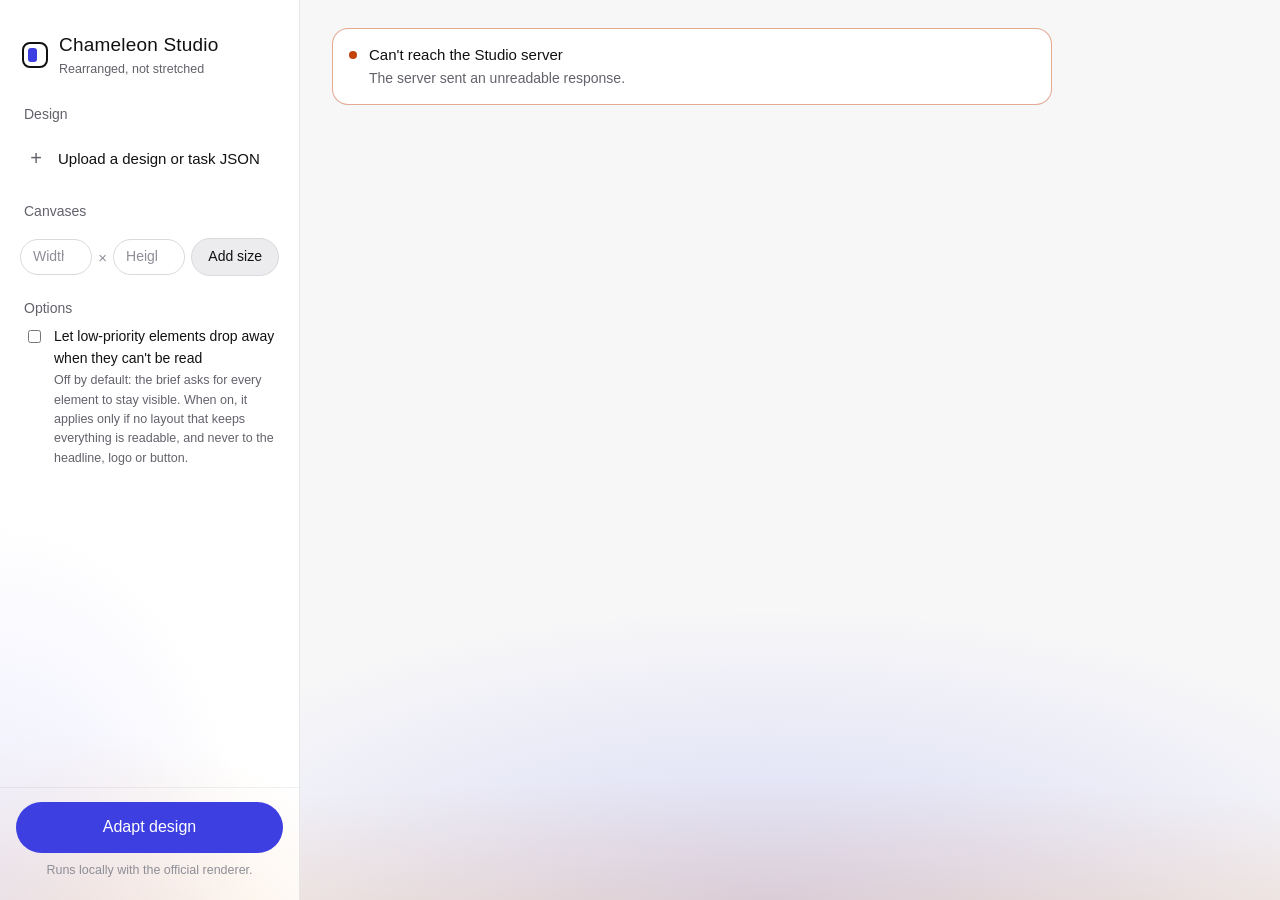
==== studio/index.html @ 6adc2aca "Restyle the Studio after the Kedy agent UI Dark by default: near-black panels with soft warm and blu" ====
<!doctype html>
<html lang="en">
<head>
<meta charset="utf-8">
<meta name="viewport" content="width=device-width, initial-scale=1">
<title>Chameleon Studio</title>
<style>
/* Dark first, after the Kedy agent UI: near-black panels, soft warm and blue
   glows at the bottom, pill controls, one blue primary. Light uses the same tokens. */
:root{
  --bg:#000; --side:#050505; --card:#09090b; --raise:#0e0e10; --row:#141416; --row-hover:#101012;
  --line:#1c1c1f; --line-2:#2a2a2e; --text:#f4f4f5; --muted:#9a9aa2; --faint:#5f5f68;
  --blue:#3d3fe0; --blue-hi:#5153f0; --on-blue:#fff; --ok:#4ade80; --err:#f87171; --warn:#fbbf24;
  --stage:#050506; --focus:#8a8cff;
  --glow-warm:rgba(150,90,32,.8); --glow-blue:rgba(56,64,210,.6);
  --side-warm:rgba(130,78,28,.75); --side-blue:rgba(40,46,150,.35);
  --ok-soft:rgba(74,222,128,.08); --err-soft:rgba(248,113,113,.08);
  color-scheme:dark;
}
@media (prefers-color-scheme: light){
  :root:not([data-theme="dark"]){
    --bg:#f7f7f8; --side:#fff; --card:#fff; --raise:#f4f4f5; --row:#ececee; --row-hover:#f1f1f3;
    --line:#e6e6e9; --line-2:#d9d9de; --text:#111113; --muted:#62626b; --faint:#8e8e97;
    --blue:#3d3fe0; --blue-hi:#3234c8; --ok:#15803d; --err:#c2410c; --warn:#a16207;
    --stage:#18181b; --focus:#3d3fe0;
    --glow-warm:rgba(234,150,70,.28); --glow-blue:rgba(90,96,235,.20);
    --side-warm:rgba(234,150,70,.22); --side-blue:rgba(90,96,235,.12);
    --ok-soft:rgba(21,128,61,.08); --err-soft:rgba(194,65,12,.08);
    color-scheme:light;
  }
}
:root[data-theme="light"]{
  --bg:#f7f7f8; --side:#fff; --card:#fff; --raise:#f4f4f5; --row:#ececee; --row-hover:#f1f1f3;
  --line:#e6e6e9; --line-2:#d9d9de; --text:#111113; --muted:#62626b; --faint:#8e8e97;
  --blue:#3d3fe0; --blue-hi:#3234c8; --ok:#15803d; --err:#c2410c; --warn:#a16207;
  --stage:#18181b; --focus:#3d3fe0;
  --glow-warm:rgba(234,150,70,.28); --glow-blue:rgba(90,96,235,.20);
  --side-warm:rgba(234,150,70,.22); --side-blue:rgba(90,96,235,.12);
  --ok-soft:rgba(21,128,61,.08); --err-soft:rgba(194,65,12,.08);
  color-scheme:light;
}
*{box-sizing:border-box}
html,body{overflow-x:hidden}
body{margin:0;min-height:100vh;color:var(--text);font:15px/1.55 -apple-system,BlinkMacSystemFont,"SF Pro Text","Inter","Helvetica Neue",sans-serif;-webkit-font-smoothing:antialiased;
  background:radial-gradient(125% 30% at 60% 108%,var(--glow-warm),transparent 72%),radial-gradient(75% 45% at 60% 100%,var(--glow-blue),transparent 72%),var(--bg);background-attachment:fixed}
button,input,select{font:inherit;color:inherit}
button{cursor:pointer;background:none;border:0;padding:0}
h1,h2,h3,p{margin:0}
:focus-visible{outline:2px solid var(--focus);outline-offset:2px;border-radius:10px}
.sr{position:absolute;width:1px;height:1px;overflow:hidden;clip:rect(0 0 0 0);white-space:nowrap}

/* layout */
.wrap{display:grid;grid-template-columns:300px minmax(0,1fr);min-height:100vh}
aside{position:sticky;top:0;height:100vh;display:flex;flex-direction:column;border-right:1px solid var(--line);
  background:radial-gradient(150% 40% at 30% 110%,var(--side-warm),transparent 72%),radial-gradient(120% 60% at 0% 100%,var(--side-blue),transparent 70%),var(--side)}
.side-top{display:flex;align-items:center;gap:11px;padding:30px 22px 18px}
.mark{width:26px;height:26px;border-radius:8px;border:2px solid var(--text);position:relative;flex:none}
.mark::after{content:"";position:absolute;inset:4px 9px 4px 4px;border-radius:3px;background:var(--blue)}
.side-top b{font-size:19px;font-weight:500;letter-spacing:.2px}
.side-top small{display:block;color:var(--muted);font-size:12.5px;margin-top:1px}
.panel{flex:1;overflow:auto;padding:6px 14px 12px;display:flex;flex-direction:column;gap:22px}
h2{font-size:14px;font-weight:400;color:var(--muted);margin:0 0 6px;padding:0 10px;display:flex;align-items:baseline;gap:8px}
h2 small{color:var(--faint);font-size:12.5px}
main{min-width:0;padding:28px 32px 64px}

/* design picker: rows like a sidebar nav */
.samples{display:flex;flex-direction:column;gap:2px}
.sample{display:block;width:100%;text-align:left;padding:9px 12px;border-radius:10px}
.sample:hover{background:var(--row-hover)}
.sample[aria-pressed="true"]{background:var(--row)}
.sample b{display:block;font-size:15px;font-weight:500}
.sample small{display:block;color:var(--muted);font-size:12.5px}
.upload{margin-top:6px}
.upload input{position:absolute;width:1px;height:1px;opacity:0}
.upload label{display:flex;align-items:center;gap:12px;padding:9px 12px;border-radius:10px;font-size:15px;cursor:pointer;color:var(--text)}
.upload label::before{content:"+";width:20px;text-align:center;font-size:20px;line-height:1;color:var(--muted)}
.upload label:hover{background:var(--row-hover)}
.upload input:focus-visible + label{outline:2px solid var(--focus);outline-offset:2px}
.upload.on label{background:var(--row)}
.note{font-size:13px;color:var(--muted);margin:6px 12px 0}
.note:empty{display:none}
.note.err{color:var(--err)}

/* canvases */
.chips{display:flex;flex-wrap:wrap;gap:6px;padding:0 6px}
.chip{display:inline-flex;align-items:baseline;gap:6px;padding:5px 12px;border:1px solid var(--line-2);border-radius:999px;font-size:13px;color:var(--muted);min-height:30px}
.chip:hover{color:var(--text)}
.chip[aria-pressed="true"]{background:var(--blue);border-color:var(--blue);color:var(--on-blue)}
.chip small{opacity:.7;font-size:12px;font-variant-numeric:tabular-nums}
.custom{display:flex;gap:6px;margin-top:10px;align-items:center;padding:0 6px}
.custom input{width:92px;min-width:0;padding:6px 12px;border:1px solid var(--line-2);border-radius:999px;background:var(--card);color:var(--text);outline:0;font-size:14px}
.custom input::placeholder{color:var(--faint)}
.custom input:focus{border-color:var(--faint)}
.custom span{color:var(--faint)}

/* buttons */
.btn{display:inline-flex;align-items:center;justify-content:center;gap:6px;padding:7px 16px;border-radius:999px;background:var(--row);border:1px solid var(--line-2);font-size:14px;min-height:36px;white-space:nowrap}
.btn:hover{background:var(--row-hover);border-color:var(--faint)}
.btn:disabled{opacity:.55;cursor:progress}
.go{padding:14px 16px 20px;border-top:1px solid color-mix(in srgb,var(--text) 6%,transparent)}
.primary{width:100%;display:flex;align-items:center;justify-content:center;gap:10px;padding:13px 16px;border-radius:999px;background:var(--blue);color:var(--on-blue);font-weight:500;font-size:16px;transition:background .15s}
.primary:hover{background:var(--blue-hi)}
.primary[aria-disabled="true"]{opacity:.6;cursor:progress}
.go p{font-size:12.5px;color:var(--faint);text-align:center;margin-top:8px}
.spin{width:15px;height:15px;border-radius:50%;border:2px solid color-mix(in srgb,currentColor 35%,transparent);border-top-color:currentColor;animation:spin .8s linear infinite}
@keyframes spin{to{transform:rotate(1turn)}}
label.toggle{display:flex;gap:10px;align-items:flex-start;font-size:14px;cursor:pointer;padding:0 10px}
label.toggle input{margin-top:4px;accent-color:var(--blue)}
label.toggle small{display:block;color:var(--muted);font-size:12.5px;margin-top:2px}

/* states */
.state{display:grid;place-items:center;text-align:center;min-height:calc(100vh - 120px);padding:24px}
.state > div{max-width:560px}
.state h1{font-size:46px;font-weight:500;letter-spacing:-.8px;line-height:1.1}
.state h3{font-size:17px;font-weight:500;margin:26px 0 6px}
.state p{color:var(--muted)}
.shapes{display:flex;justify-content:center;align-items:flex-end;gap:10px;margin-top:34px}
.shapes i{display:block;border:1px solid var(--line-2);border-radius:6px;background:var(--card)}
.shapes i:nth-child(2){border-color:var(--blue)}
.alert{display:flex;gap:12px;align-items:flex-start;padding:14px 16px;border-radius:16px;background:var(--card);border:1px solid color-mix(in srgb,var(--err) 45%,transparent);margin-bottom:18px;max-width:720px}
.alert b{display:block;font-weight:500;margin-bottom:2px}
.alert p{color:var(--muted);font-size:14px}
.alert .ic{flex:none;width:8px;height:8px;border-radius:50%;background:var(--err);margin-top:8px;font-size:0}

/* results */
.summary{display:flex;gap:16px;align-items:center;margin-bottom:22px;padding:12px;border:1px solid var(--line-2);border-radius:18px;background:var(--card)}
.summary img{width:auto;height:84px;max-width:120px;object-fit:contain;border-radius:10px;background:var(--stage);flex:none}
.summary h2{font-size:18px;font-weight:500;color:var(--text);margin:0 0 2px;padding:0}
.summary p{color:var(--muted);font-size:14px}
.grid{display:grid;grid-template-columns:repeat(auto-fill,minmax(min(100%,320px),1fr));gap:14px}
.card{background:var(--card);border:1px solid var(--line-2);border-radius:18px;overflow:hidden;display:flex;flex-direction:column}
.card .top{display:flex;justify-content:space-between;gap:10px;padding:12px 16px;align-items:baseline}
.card .top h3{font-size:15px;font-weight:500}
.card .top span{color:var(--muted);font-size:13px;font-variant-numeric:tabular-nums;white-space:nowrap}
.stage{background:var(--stage);display:grid;place-items:center;padding:18px;height:260px;position:relative;border-block:1px solid var(--line)}
.stage img{max-width:100%;max-height:224px;width:auto;height:auto;display:block;border-radius:3px;box-shadow:0 10px 30px rgba(0,0,0,.5)}
.stage .tag{position:absolute;left:10px;top:10px;font-size:12px;padding:3px 10px;border-radius:999px;background:rgba(20,20,22,.85);color:#e4e4e7;border:1px solid #2a2a2e}
.stage .tag.alt{background:#f4f4f5;color:#000;border-color:#f4f4f5}
.stage .none{color:#71717a;font-size:13px}
.card .bot{display:flex;flex-direction:column;gap:12px;padding:12px 16px 14px}
.facts{display:flex;gap:8px;flex-wrap:wrap;align-items:center;font-size:12.5px;color:var(--muted);min-width:0}
.facts .lay{color:var(--text);overflow:hidden;text-overflow:ellipsis;white-space:nowrap;max-width:100%}
.pill{display:inline-flex;align-items:center;gap:6px;font-size:12.5px;color:var(--muted);white-space:nowrap}
.pill::before{content:"";width:7px;height:7px;border-radius:50%;background:var(--faint)}
.pill.ok::before{background:var(--ok)}
.pill.warn::before{background:var(--err)}
.acts{display:flex;gap:8px}
.acts .btn{flex:1}
[data-cmp]{user-select:none;-webkit-user-select:none;-webkit-touch-callout:none;touch-action:manipulation}
[data-cmp][aria-pressed="true"]{background:var(--text);color:var(--bg);border-color:var(--text)}
.skeleton .stage{background:var(--raise)}
.skeleton .stage::after{content:"";position:absolute;inset:0;background:linear-gradient(90deg,transparent,color-mix(in srgb,var(--text) 5%,transparent),transparent);background-size:200% 100%;animation:sh 1.3s infinite}
.skeleton .bar-ph{height:10px;border-radius:5px;background:var(--row);width:60%}
@keyframes sh{from{background-position:100% 0}to{background-position:-100% 0}}
@media (prefers-reduced-motion: reduce){.skeleton .stage::after,.spin{animation:none}}

/* explanation dialog: a panel like the agent's settings sheet */
dialog{width:min(1240px,96vw);max-height:94vh;border:1px solid var(--line-2);border-radius:20px;padding:0;background:var(--side);color:var(--text);overflow:hidden}
dialog::backdrop{background:rgba(0,0,0,.65)}
.dhead{display:flex;align-items:center;gap:10px;padding:14px 16px 14px 22px;border-bottom:1px solid var(--line)}
.dhead h2{font-size:18px;font-weight:500;color:var(--text);margin:0;padding:0;flex:1;min-width:0;display:block}
.dhead h2 span{color:var(--muted);font-weight:400;font-size:14px;margin-left:8px;font-variant-numeric:tabular-nums}
.dlg{display:grid;grid-template-columns:minmax(0,1.35fr) minmax(320px,1fr);height:min(calc(94vh - 66px),880px)}
.dlg .left{background:var(--stage);padding:16px;display:flex;flex-direction:column;gap:12px;min-height:0;color:#e4e4e7;border-right:1px solid var(--line)}
.dlg .right{padding:20px 22px 28px;overflow:auto}
.lefttools{display:flex;gap:10px 16px;align-items:center;flex-wrap:wrap}
.seg{display:inline-flex;padding:3px;border-radius:999px;background:#141416;border:1px solid #2a2a2e}
.seg button{padding:5px 13px;border-radius:999px;color:#a1a1aa;font-size:13.5px}
.seg button:hover{color:#f4f4f5}
.seg button[aria-pressed="true"]{background:#f4f4f5;color:#000}
.lefttools label{display:flex;gap:8px;align-items:center;font-size:14px;cursor:pointer}
.lefttools input{accent-color:var(--blue);width:16px;height:16px}
.viewer{display:grid;place-items:center;flex:1;min-height:0}
.viewer .box{position:relative;max-width:100%;max-height:100%}
.viewer img{display:block;max-width:100%;max-height:calc(94vh - 190px);object-fit:contain}
.viewer svg{position:absolute;inset:0;width:100%;height:100%;pointer-events:none}
.legend{display:flex;flex-wrap:wrap;gap:6px 14px;font-size:12.5px;color:#a1a1aa}
.legend span{display:inline-flex;align-items:center;gap:6px}
.legend i,.sw{display:inline-block;width:9px;height:9px;border-radius:50%;flex:none}
.lede{color:var(--muted)}
.verdict{display:flex;gap:12px;align-items:flex-start;margin-top:16px;padding:12px 14px;border-radius:14px;font-size:14px;border:1px solid var(--line-2);background:var(--card)}
.verdict b{display:block;font-weight:500}
.verdict .ic{flex:none;width:8px;height:8px;border-radius:50%;margin-top:8px;font-size:0}
.verdict.ok .ic{background:var(--ok);box-shadow:0 0 0 4px var(--ok-soft)}
.verdict.warn .ic{background:var(--err);box-shadow:0 0 0 4px var(--err-soft)}
.section{margin-top:26px}
.section h2{color:var(--text);font-size:15px;font-weight:500;padding:0;margin-bottom:8px}
.section > p.hint{margin-top:10px}
.hint{color:var(--muted);font-size:13px}
.cand{display:grid;grid-template-columns:minmax(0,1fr) 72px 34px 64px;gap:10px;align-items:center;padding:7px 10px;margin:0 -10px;border-radius:10px;font-size:13.5px}
.cand:hover{background:var(--row-hover)}
.cand.sel{background:var(--row)}
.cand .nm{min-width:0;overflow-wrap:anywhere}
.cand .nm b{font-weight:500}
.cand .nm small{display:block;color:var(--muted);font-size:12px}
.cand .num{font-variant-numeric:tabular-nums;color:var(--muted);text-align:right}
.cand .btn{min-height:30px;padding:3px 12px;font-size:13px}
.cand .pill{justify-self:center}
.bar{height:3px;border-radius:3px;background:var(--line-2);overflow:hidden}
.bar i{display:block;height:100%;background:var(--blue);border-radius:3px}
.parts{display:grid;grid-template-columns:110px minmax(0,1fr) 32px;gap:9px 12px;font-size:13.5px;align-items:center}
.parts .v{text-align:right;font-variant-numeric:tabular-nums;color:var(--muted)}
.role{display:grid;grid-template-columns:9px 90px minmax(0,1fr);gap:10px;font-size:13.5px;padding:9px 0;border-top:1px solid var(--line);align-items:baseline}
.role b{font-weight:500}
.role .sw{transform:translateY(-1px)}
.role code{display:block;font:12px "SF Mono",ui-monospace,Menlo,monospace;color:var(--faint);overflow-wrap:anywhere;margin-top:2px}
.more{margin-top:4px}
.more summary{cursor:pointer;color:var(--muted);font-size:13px;padding:6px 0;list-style:none}
.more summary::-webkit-details-marker{display:none}
.more summary::before{content:"›";display:inline-block;margin-right:8px;transition:transform .15s}
.more[open] summary::before{transform:rotate(90deg)}

@media (max-width:900px){
  body{background-attachment:scroll}
  .wrap{grid-template-columns:minmax(0,1fr)}
  aside{position:static;height:auto;border-right:0;border-bottom:1px solid var(--line)}
  .side-top{padding:20px 18px 12px}
  .panel{overflow:visible;padding:4px 8px 6px}
  .go{padding:14px 14px 18px}
  main{padding:18px 16px 40px}
  .state{min-height:auto;padding:36px 4px}
  .state h1{font-size:34px}
  dialog{width:100vw;max-width:100vw;height:100dvh;max-height:100dvh;border-radius:0;border:0}
  .dlg{height:calc(100dvh - 70px);overflow:auto;display:block}
  .dlg .left{padding:12px;border-right:0}
  .viewer img{max-height:46vh}
  .dlg .right{overflow:visible;padding:18px 16px 32px}
  .dhead{padding:12px 14px 12px 16px;gap:8px}
  .dhead h2{font-size:17px}
  .dhead h2 span{display:block;margin-left:0;font-size:13.5px}
}
@media (max-width:420px){
  .summary{gap:12px}
  .summary img{height:68px;max-width:90px}
  .cand{grid-template-columns:minmax(0,1fr) 34px 64px}
  .cand .bar{display:none}
  .stage{height:220px}
  .stage img{max-height:184px}
}
</style>
</head>
<body>
<div class="wrap">
  <aside aria-label="Settings">
    <div class="side-top"><span class="mark" aria-hidden="true"></span><div><b>Chameleon Studio</b><small>Rearranged, not stretched</small></div></div>
    <div class="panel">
      <section>
        <h2 id="h-design">Design</h2>
        <div class="samples" id="samples" role="group" aria-labelledby="h-design"></div>
        <div class="upload" id="upwrap">
          <input type="file" id="file" accept="application/json,.json" aria-describedby="filehint">
          <label for="file" id="filelabel">Upload a design or task JSON</label>
        </div>
        <p class="note" id="filehint" aria-live="polite"></p>
      </section>
      <section>
        <h2 id="h-canvas">Canvases <small id="chiphint" aria-live="polite"></small></h2>
        <div class="chips" id="chips" role="group" aria-labelledby="h-canvas"></div>
        <div class="custom">
          <label class="sr" for="cw">Custom width in pixels</label>
          <input id="cw" type="number" min="16" max="8000" placeholder="Width" inputmode="numeric">
          <span aria-hidden="true">×</span>
          <label class="sr" for="ch">Custom height in pixels</label>
          <input id="ch" type="number" min="16" max="8000" placeholder="Height" inputmode="numeric">
          <button class="btn" id="addc" type="button">Add size</button>
        </div>
        <p class="note" id="customhint" aria-live="polite"></p>
      </section>
      <section>
        <h2>Options</h2>
        <label class="toggle"><input type="checkbox" id="hide">
          <span>Let low-priority elements drop away when they can't be read
            <small>Off by default: the brief asks for every element to stay visible. When on, it applies only if no layout that keeps everything is readable, and never to the headline, logo or button.</small></span>
        </label>
      </section>
    </div>
    <div class="go">
      <button class="primary" id="go" type="button">Adapt design</button>
      <p id="gohint">Runs locally with the official renderer.</p>
    </div>
  </aside>
  <main id="main" aria-live="polite" aria-busy="false"></main>
</div>

<dialog id="dlg" aria-labelledby="dlg-title">
  <div class="dhead">
    <h2 id="dlg-title"></h2>
    <button class="btn" type="button" id="dl">Download JSON</button>
    <button class="btn" id="dlg-close" type="button">Close</button>
  </div>
  <div class="dlg">
    <div class="left">
      <div class="lefttools">
        <div class="seg" role="group" aria-label="View">
          <button type="button" data-v="result" aria-pressed="true">Chameleon</button>
          <button type="button" data-v="stretch" aria-pressed="false">Naive stretch</button>
          <button type="button" data-v="original" aria-pressed="false">Original</button>
        </div>
        <label><input type="checkbox" id="boxes"> Show what the engine saw</label>
      </div>
      <div class="legend" id="legend" hidden></div>
      <div class="viewer"><div class="box"><img id="dimg" alt=""><svg id="dsvg" aria-hidden="true"></svg></div></div>
    </div>
    <div class="right" id="dright"></div>
  </div>
</dialog>

<script>
const ROLE_COLORS = {headline:"#F2B441",logo:"#6FB8FF",cta:"#FF7A59",hero:"#7ED67E",body:"#E8E8E8",
  badges:"#C59BFF",badge:"#C59BFF",tag:"#FF9AD5",sticker:"#FF5C8A",fineprint:"#A8A8A8",image:"#5ED6CF",
  unavailable:"#888",decoration:"#776F80",background:"#444"};
const ROLE_NAMES = {headline:"Headline",logo:"Logo",cta:"Button",hero:"Product",body:"Body text",badges:"Badge row",
  badge:"Badge",tag:"Corner tag",sticker:"Sticker",fineprint:"Fine print",image:"Image",unavailable:"Missing asset",
  decoration:"Decoration",background:"Background"};
const PART_NAMES = {readability:"Readability",hierarchy:"Hierarchy",space:"Use of space",consistency:"Consistency",
  collisions:"No collisions",completeness:"Completeness",fidelity:"Reading order",balance:"Balance"};
const DEFAULT_FORMATS = ["ig_story","ig_post","yt_thumb","li_banner","leaderboard","skyscraper"];
const S = {meta:null, sample:null, upload:null, selected:new Set(DEFAULT_FORMATS), custom:[], data:null, open:null};
const $ = s => document.querySelector(s);
const esc = s => String(s).replace(/[&<>"']/g, c => ({"&":"&amp;","<":"&lt;",">":"&gt;",'"':"&quot;","'":"&#39;"}[c]));
const roleName = r => ROLE_NAMES[r] || r;
// A hidden id is either a missing asset (always allowed) or a drop the user opted into.
const isMissing = why => /asset file is missing/.test(why);

async function api(path, body){
  let r;
  try{
    r = await fetch(path, body ? {method:"POST", headers:{"Content-Type":"application/json"}, body:JSON.stringify(body)} : {});
  }catch(e){ throw new Error("The Studio server isn't responding. Is python -m studio.server still running?"); }
  const j = await r.json().catch(() => ({error:"The server sent an unreadable response."}));
  if(!r.ok) throw new Error(j.error || `Request failed (${r.status}).`);
  return j;
}

function showEmpty(){
  $("#main").innerHTML = `<div class="state"><div>
    <h1>Same design.<br>Every canvas.</h1>
    <div class="shapes" aria-hidden="true"><i style="width:44px;height:78px"></i><i style="width:66px;height:66px"></i><i style="width:112px;height:28px"></i><i style="width:30px;height:96px"></i></div>
    <h3>Pick a design and the canvases you need</h3>
    <p>Then press <b>Adapt design</b>. Each canvas gets its own layout, rendered by the official renderer on this machine.</p>
  </div></div>`;
}

function showError(title, msg){
  $("#main").innerHTML = `<div class="alert" role="alert"><span class="ic" aria-hidden="true">!</span><div><b>${esc(title)}</b><p>${esc(msg)}</p></div></div>`;
}

function renderSamples(){
  const el = $("#samples"); el.innerHTML = "";
  for(const s of S.meta.samples){
    const b = document.createElement("button");
    b.type = "button"; b.className = "sample"; b.setAttribute("aria-pressed", S.sample === s.key && !S.upload);
    b.innerHTML = `<b>${esc(s.label)}</b><small>${s.canvas.width}×${s.canvas.height} · ${s.elements} elements${s.target ? ` · task target ${s.target.width}×${s.target.height}` : ""}</small>`;
    b.onclick = () => {
      S.sample = s.key; S.upload = null; $("#file").value = ""; setFileNote("");
      $("#upwrap").classList.remove("on"); $("#filelabel").textContent = "Upload a design or task JSON";
      renderSamples(); renderChips();
    };
    el.appendChild(b);
  }
}

function setFileNote(text, kind){
  const n = $("#filehint"); n.textContent = text; n.className = "note" + (kind ? " " + kind : "");
}

function currentTaskTarget(){
  if(S.upload) return S.upload.target || null;
  const s = S.meta.samples.find(x => x.key === S.sample); return s && s.target;
}

function renderChips(){
  const el = $("#chips"); el.innerHTML = "";
  const t = currentTaskTarget();
  const list = [...(t ? [{key:"task", name:"Task target", width:t.width, height:t.height}] : []), ...S.meta.formats, ...S.custom];
  if(t && !S._taskSeen){ S.selected.add("task"); S._taskSeen = true; }
  for(const f of list){
    const b = document.createElement("button");
    b.type = "button"; b.className = "chip"; b.setAttribute("aria-pressed", S.selected.has(f.key));
    b.innerHTML = `${esc(f.name)}<small>${f.width}×${f.height}</small>`;
    b.onclick = () => { S.selected.has(f.key) ? S.selected.delete(f.key) : S.selected.add(f.key); renderChips(); el.children[list.indexOf(f)].focus(); };
    el.appendChild(b);
  }
  const n = [...S.selected].filter(k => list.some(f => f.key === k)).length;
  $("#chiphint").textContent = `${n} selected`;
  S._list = list;
}

$("#addc").onclick = () => {
  const w = +$("#cw").value, h = +$("#ch").value, note = $("#customhint");
  if(!(Number.isInteger(w) && Number.isInteger(h) && w >= 16 && w <= 8000 && h >= 16 && h <= 8000)){
    note.textContent = "Enter a whole number from 16 to 8000 px for both width and height."; note.className = "note err"; return;
  }
  note.textContent = ""; note.className = "note";
  const key = `c${w}x${h}`;
  if(!S.custom.some(c => c.key === key)) S.custom.push({key, name:"Custom", width:w, height:h});
  S.selected.add(key); renderChips();
};
for(const id of ["#cw", "#ch"]) $(id).onkeydown = e => { if(e.key === "Enter") $("#addc").click(); };

// Friendly checks before the upload goes to the server (which validates again).
function checkDesign(j){
  if(!j || typeof j !== "object" || Array.isArray(j)) return "The file should hold one JSON object: a design with \"canvas\" and \"elements\", or a task with \"source\".";
  const src = j.source || j;
  const c = src.canvas;
  if(!c || typeof c !== "object") return "This design has no canvas. Add \"canvas\": {\"width\": 1080, \"height\": 1080} with its real size and upload it again.";
  if(!(c.width > 0 && c.height > 0)) return "The canvas needs a positive width and height in pixels.";
  if(!Array.isArray(src.elements) || !src.elements.length) return "This design has no elements to lay out.";
  return null;
}

$("#file").onchange = async e => {
  const f = e.target.files[0]; if(!f) return;
  const fail = msg => {
    S.upload = null; $("#upwrap").classList.remove("on"); $("#filelabel").textContent = "Upload a design or task JSON";
    setFileNote(`Couldn't use ${f.name}. ${msg}`, "err"); renderSamples(); renderChips();
  };
  if(f.size > 5e6) return fail("It's larger than 5 MB.");
  let j;
  try{ j = JSON.parse(await f.text()); }
  catch(err){ return fail("It isn't valid JSON. Check for a missing comma or bracket, or export it again."); }
  const problem = checkDesign(j);
  if(problem) return fail(problem);
  const src = j.source || j;
  S.upload = {design: src, target: j.target_canvas || null, name: f.name};
  $("#upwrap").classList.add("on"); $("#filelabel").textContent = f.name;
  setFileNote(`${src.canvas.width}×${src.canvas.height}, ${src.elements.length} elements. Pick a sample above to switch back.`, "ok");
  S._taskSeen = false; renderSamples(); renderChips();
};

$("#go").onclick = run;
// aria-disabled instead of disabled: a disabled button loses keyboard focus.
let busy = false;
function setBusy(on){
  const b = $("#go"); busy = on; b.setAttribute("aria-disabled", on);
  b.innerHTML = on ? `<span class="spin" aria-hidden="true"></span>Adapting…` : "Adapt design";
  $("#main").setAttribute("aria-busy", on);
}
async function run(){
  if(busy) return;
  const targets = S._list.filter(f => S.selected.has(f.key)).map(f => ({name:f.name, width:f.width, height:f.height}));
  if(!targets.length){ showError("No canvases selected", "Pick at least one canvas size, then press Adapt design."); return; }
  setBusy(true);
  $("#main").innerHTML = `<p class="sr">Adapting ${targets.length} canvases…</p><div class="grid">${targets.map(t => `
    <div class="card skeleton" aria-hidden="true"><div class="top"><h3>${esc(t.name)}</h3><span>${t.width}×${t.height}</span></div>
    <div class="stage"></div><div class="bot"><div class="bar-ph"></div></div></div>`).join("")}</div>`;
  if(matchMedia("(max-width:900px)").matches) $("#main").scrollIntoView({behavior:"smooth", block:"start"});
  try{
    const body = {targets, allow_hide: $("#hide").checked};
    if(S.upload) body.design = S.upload.design; else body.sample = S.sample;
    S.data = await api("/api/adapt", body);
    S.data.results.forEach(r => r.sel = r.report.chosen);
    renderResults();
  }catch(err){
    showError("Couldn't adapt this design", err.message);
  }finally{ setBusy(false); }
}

const img = b64 => b64 ? `data:image/png;base64,${b64}` : "";

function renderResults(){
  const d = S.data, src = d.source;
  const totalMs = d.results.reduce((a, r) => a + r.report.ms, 0);
  const issues = d.results.reduce((a, r) => a + r.report.candidates.find(c => c.name === r.sel).problems.length, 0);
  $("#main").innerHTML = `
    ${d.renderer ? "" : `<div class="alert" role="status"><span class="ic" aria-hidden="true">!</span><div><b>No previews</b><p>The official renderer isn't installed, so layouts are computed but not drawn. Run pip install -r requirements.txt.</p></div></div>`}
    <div class="summary">
      ${d.source_png ? `<img src="${img(d.source_png)}" alt="Original design">` : ""}
      <div><h2>Original, ${src.canvas.width}×${src.canvas.height}</h2>
        <p>${src.elements.length} elements adapted to ${d.results.length} canvas${d.results.length === 1 ? "" : "es"} in ${totalMs.toFixed(0)} ms of engine time. ${issues ? `${issues} rule issue${issues === 1 ? "" : "s"} found.` : "Every hard-rule check passes."}</p></div>
    </div>
    <div class="grid">${d.results.map((r, i) => card(r, i)).join("")}</div>`;
  document.querySelectorAll("[data-open]").forEach(b => b.onclick = () => openDetail(+b.dataset.open));
  document.querySelectorAll("[data-cmp]").forEach(b => {
    const i = +b.dataset.cmp, im = document.getElementById(`im${i}`), tag = document.getElementById(`tg${i}`);
    const show = on => {
      const r = S.data.results[i];
      if(im) im.src = img(on ? r.stretch_png : r.png);
      tag.textContent = on ? "Naive stretch" : "Chameleon"; tag.classList.toggle("alt", on);
      b.setAttribute("aria-pressed", on);
    };
    b.onpointerdown = e => { b.setPointerCapture?.(e.pointerId); show(true); };
    b.onpointerup = b.onpointercancel = b.onlostpointercapture = () => show(false);
    b.oncontextmenu = e => e.preventDefault();
    b.onkeydown = e => { if(e.key === " " || e.key === "Enter"){ e.preventDefault(); if(!e.repeat) show(true); } };
    b.onkeyup = b.onblur = () => show(false);
  });
}

function card(r, i){
  const cand = r.report.candidates.find(c => c.name === r.sel);
  const hidden = Object.values(cand.hidden);
  const missing = hidden.filter(isMissing).length, dropped = hidden.length - missing;
  return `<article class="card" aria-labelledby="ct${i}">
    <div class="top"><h3 id="ct${i}">${esc(r.name)}</h3><span>${r.width} × ${r.height} px</span></div>
    <div class="stage"><span class="tag" id="tg${i}">Chameleon</span>${r.png ? `<img id="im${i}" src="${img(r.png)}" alt="${esc(r.name)}, adapted">` : `<span class="none">No preview</span>`}</div>
    <div class="bot">
      <div class="facts">
        <span class="lay" title="${esc(cand.description)}">${esc(r.sel)}</span>
        ${cand.problems.length ? `<span class="pill warn">${cand.problems.length} rule issue${cand.problems.length === 1 ? "" : "s"}</span>` : `<span class="pill ok">Rules pass</span>`}
        ${dropped ? `<span class="pill warn">${dropped} dropped</span>` : ""}
        ${missing ? `<span class="pill" title="The image file is not in the brand kit">${missing} missing asset</span>` : ""}
      </div>
      <div class="acts">
        <button class="btn" type="button" data-cmp="${i}" aria-pressed="false" aria-label="Hold to compare with the naive stretch">Hold for stretch</button>
        <button class="btn" type="button" data-open="${i}" aria-label="Why this layout for ${esc(r.name)}">Why</button>
      </div>
    </div></article>`;
}

let view = "result", opener = null;
function openDetail(i){
  S.open = i; view = "result"; opener = document.activeElement;
  document.querySelectorAll(".seg button").forEach(b => b.setAttribute("aria-pressed", b.dataset.v === view));
  drawDetail(); $("#dlg").showModal(); $("#dright").scrollTop = 0;
}
$("#dlg-close").onclick = () => $("#dlg").close();
// Use re-renders the grid, so the opener may be gone; fall back to that card's Why.
$("#dlg").addEventListener("close", () => {
  const el = opener && document.contains(opener) ? opener : document.querySelector(`[data-open="${S.open}"]`);
  if(el) el.focus();
});
document.querySelectorAll(".seg button").forEach(b => b.onclick = () => {
  view = b.dataset.v; document.querySelectorAll(".seg button").forEach(x => x.setAttribute("aria-pressed", x === b)); drawStage();
});
$("#boxes").onchange = drawStage;

function drawStage(){
  const r = S.data.results[S.open];
  const cand = r.report.candidates.find(c => c.name === r.sel);
  const design = view === "original" ? S.data.source : view === "stretch" ? null : cand.design;
  $("#dimg").src = img(view === "original" ? S.data.source_png : view === "stretch" ? r.stretch_png : r.png);
  $("#dimg").alt = `${{result:"Chameleon", stretch:"Naive stretch", original:"Original"}[view]} view of ${r.name}`;
  const svg = $("#dsvg"), legend = $("#legend");
  if(!$("#boxes").checked || !design){ svg.innerHTML = ""; legend.hidden = true; return; }
  const roles = {}; r.report.roles.forEach(ro => ro.elements.forEach(e => roles[e] = ro.role));
  svg.setAttribute("viewBox", `0 0 ${design.canvas.width} ${design.canvas.height}`);
  svg.setAttribute("preserveAspectRatio", "none");
  const sw = Math.max(design.canvas.width, design.canvas.height) / 300;
  const shown = design.elements.filter(e => !["background"].includes(roles[e.id]));
  svg.innerHTML = shown.map(e => {
    const c = ROLE_COLORS[roles[e.id]] || "#fff", hid = (e.opacity ?? 1) === 0;
    const t = e.rotation ? ` transform="rotate(${e.rotation} ${e.x + e.width / 2} ${e.y + e.height / 2})"` : "";
    return `<rect x="${e.x}" y="${e.y}" width="${e.width}" height="${e.height}" fill="${c}" fill-opacity="${hid ? 0 : .12}" stroke="${c}" stroke-width="${sw}" stroke-dasharray="${hid ? sw * 3 : 0}"${t}/>`;
  }).join("");
  const used = [...new Set(shown.map(e => roles[e.id]).filter(Boolean))];
  legend.innerHTML = used.map(ro => `<span><i style="background:${ROLE_COLORS[ro] || "#fff"}"></i>${esc(roleName(ro))}</span>`).join("");
  legend.hidden = false;
}

function drawDetail(){
  const r = S.data.results[S.open], rep = r.report;
  const cand = rep.candidates.find(c => c.name === r.sel);
  const hidden = Object.entries(cand.hidden);
  const blocks = rep.roles.filter(x => x.role !== "background");
  const best = Math.max(...rep.candidates.map(c => c.score), 1e-6);
  const top = rep.candidates.slice(0, 6), rest = rep.candidates.slice(6);
  const row = c => `<div class="cand ${c.name === r.sel ? "sel" : ""}">
      <span class="nm"><b>${esc(c.name)}</b>${c.name === rep.chosen ? `<small>Engine's pick</small>` : ""}${c.overflow ? `<small>Overflows its canvas</small>` : ""}${c.problems.length ? `<small>${c.problems.length} rule issue${c.problems.length === 1 ? "" : "s"}</small>` : ""}</span>
      <div class="bar" aria-hidden="true"><i style="width:${Math.max(0, c.score / best) * 100}%"></i></div>
      <span class="num">${Math.round(Math.max(0, c.score) * 100)}</span>
      ${c.name === r.sel ? `<span class="pill ok">Showing</span>` : `<button class="btn" type="button" data-use="${esc(c.name)}" aria-label="Use layout ${esc(c.name)}">Use</button>`}</div>`;
  $("#dlg-title").innerHTML = `${esc(r.name)}<span>${r.width} × ${r.height} px</span>`;
  $("#dright").innerHTML = `
    <p class="lede">${esc(cand.description)}</p>
    ${cand.problems.length
      ? `<div class="verdict warn" role="status"><span class="ic" aria-hidden="true">!</span><div><b>Hard-rule checks: ${cand.problems.length} issue${cand.problems.length === 1 ? "" : "s"}</b>${cand.problems.map(p => `<span class="hint">${esc(p)}</span>`).join("<br>")}</div></div>`
      : `<div class="verdict ok" role="status"><span class="ic" aria-hidden="true">✓</span><div><b>Hard-rule checks pass</b><span class="hint">Same ids, nothing off-canvas, images in proportion, fonts and copy unchanged, text fits its box.</span></div></div>`}
    <section class="section" aria-labelledby="h-lay"><h2 id="h-lay">Layouts considered <small>${rep.candidates.length}, best score first</small></h2>
      ${top.map(row).join("")}
      ${rest.length ? `<details class="more"${rest.some(c => c.name === r.sel) ? " open" : ""}><summary>${rest.length} more</summary>${rest.map(row).join("")}</details>` : ""}
    </section>
    <section class="section" aria-labelledby="h-score"><h2 id="h-score">Score breakdown <small>${Math.round(cand.score * 100)} overall</small></h2>
      <div class="parts">${Object.entries(cand.parts).map(([k, v]) => `<span>${esc(PART_NAMES[k] || k)}</span><div class="bar" aria-hidden="true"><i style="width:${v * 100}%"></i></div><span class="v">${Math.round(v * 100)}</span>`).join("")}</div>
      <p class="hint">Our own measurable proxies for the brief's criteria, not Adobe's scorer. Weights: ${Object.entries(rep.weights).map(([k, v]) => `${esc((PART_NAMES[k] || k).toLowerCase())} ${v}`).join(", ")}.</p>
    </section>
    <section class="section" aria-labelledby="h-saw"><h2 id="h-saw">What the engine saw <small>no labels in the input</small></h2>
      ${blocks.map(b => `<div class="role"><span class="sw" style="background:${ROLE_COLORS[b.role] || "#fff"}"></span><b>${esc(roleName(b.role))}</b><span>${esc(b.reason)}<code>${b.elements.map(esc).join(", ")}</code></span></div>`).join("")}
      ${rep.notes.map(n => `<p class="hint" style="margin-top:8px">${esc(n)}</p>`).join("")}
    </section>
    ${hidden.length ? `<section class="section" aria-labelledby="h-skip"><h2 id="h-skip">Not drawn <small>still in the JSON</small></h2>${hidden.map(([id, why]) => `<div class="role"><span></span><b>${isMissing(why) ? "Missing asset" : "Dropped"}</b><span>${esc(why)}<code>${esc(id)}</code></span></div>`).join("")}</section>` : ""}`;
  document.querySelectorAll("[data-use]").forEach(b => b.onclick = () => useCandidate(b.dataset.use, b));
  $("#dl").onclick = () => {
    const blob = new Blob([JSON.stringify(cand.design, null, 2)], {type:"application/json"});
    const a = document.createElement("a"); a.href = URL.createObjectURL(blob); a.download = `chameleon_${r.width}x${r.height}_${r.sel}.json`; a.click();
    setTimeout(() => URL.revokeObjectURL(a.href), 1000);
  };
  drawStage();
}

async function useCandidate(name, btn){
  const r = S.data.results[S.open];
  const c = r.report.candidates.find(x => x.name === name);
  btn.disabled = true; btn.textContent = "Rendering…";
  try{
    const {png} = await api("/api/render", {design: c.design});
    r.png = png; r.sel = name; view = "result";
    document.querySelectorAll(".seg button").forEach(b => b.setAttribute("aria-pressed", b.dataset.v === "result"));
    const scroll = $("#dright").scrollTop;
    drawDetail(); renderResults();
    $("#dright").scrollTop = scroll;
    $("#dlg-close").focus();
  }catch(err){ btn.disabled = false; btn.textContent = "Retry"; btn.title = err.message; }
}

showEmpty();
(async () => {
  try{
    S.meta = await api("/api/meta");
    S.sample = (S.meta.samples.find(s => s.key.includes("level3")) || S.meta.samples[0] || {}).key;
    renderSamples(); renderChips();
  }catch(err){ showError("Can't reach the Studio server", err.message); }
})();
</script>
</body>
</html>
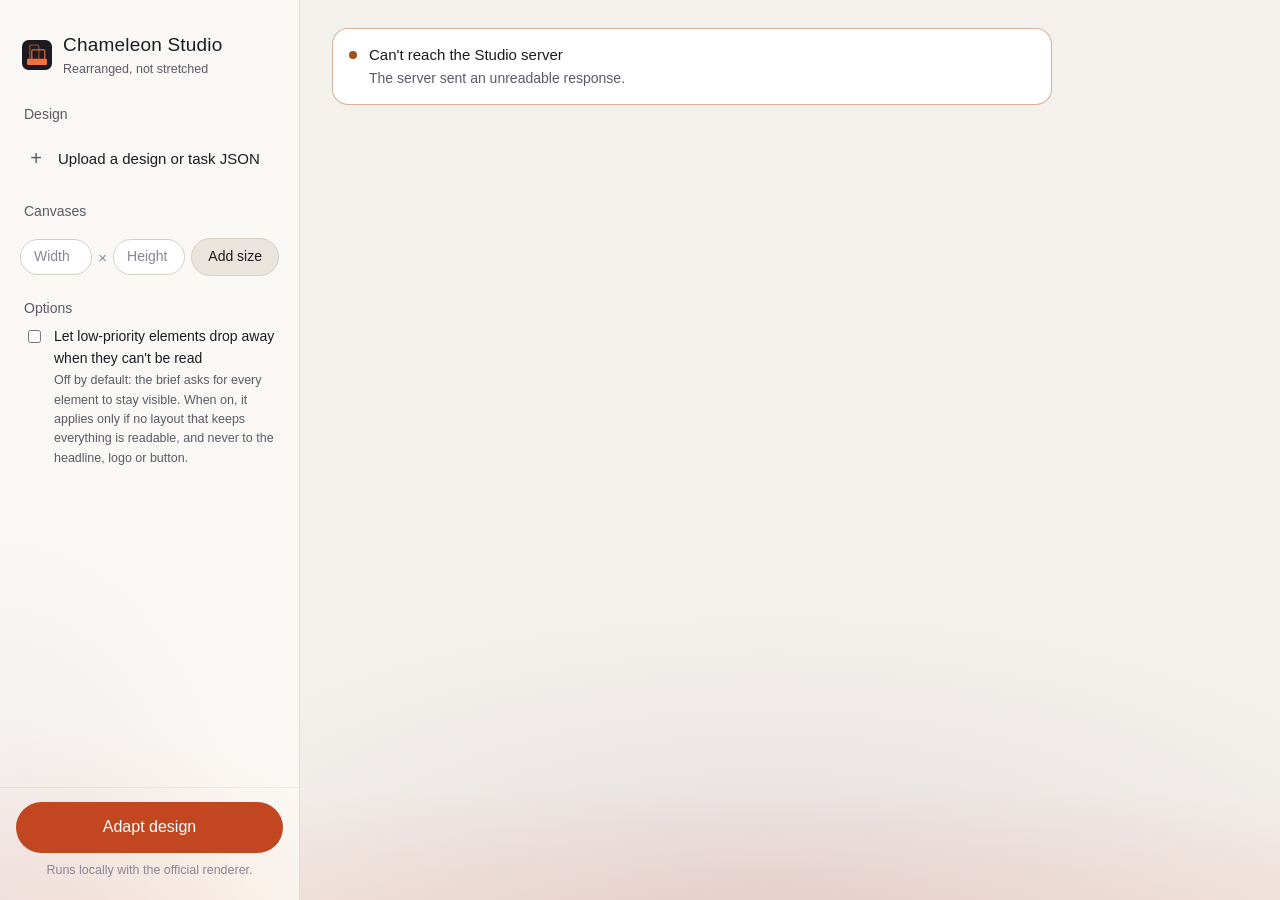
==== commit 28d7e7d1: "Use the brand palette on the site and the Studio The landing page drops its mint green accent for th" ====
--- a/studio/index.html
+++ b/studio/index.html
@@ -5,44 +5,45 @@
 <meta name="viewport" content="width=device-width, initial-scale=1">
 <title>Chameleon Studio</title>
 <style>
-/* Dark first, after the Kedy agent UI: near-black panels, soft warm and blue
-   glows at the bottom, pill controls, one blue primary. Light uses the same tokens. */
+/* Dark first, after the Kedy agent UI (near-black panels, soft bottom glows, pill
+   controls, one primary), in the brand palette shared with the landing page:
+   plum-black, ink and Solstice orange. Light uses the same tokens. */
 :root{
-  --bg:#000; --side:#050505; --card:#09090b; --raise:#0e0e10; --row:#141416; --row-hover:#101012;
-  --line:#1c1c1f; --line-2:#2a2a2e; --text:#f4f4f5; --muted:#9a9aa2; --faint:#5f5f68;
-  --blue:#3d3fe0; --blue-hi:#5153f0; --on-blue:#fff; --ok:#4ade80; --err:#f87171; --warn:#fbbf24;
-  --stage:#050506; --focus:#8a8cff;
-  --glow-warm:rgba(150,90,32,.8); --glow-blue:rgba(56,64,210,.6);
-  --side-warm:rgba(130,78,28,.75); --side-blue:rgba(40,46,150,.35);
-  --ok-soft:rgba(74,222,128,.08); --err-soft:rgba(248,113,113,.08);
+  --bg:#0B0A0D; --side:#0E0C10; --card:#151318; --raise:#19171C; --row:#1E1B23; --row-hover:#18161C;
+  --line:#221F27; --line-2:#2D2933; --text:#F2EEF5; --muted:#A49CAE; --faint:#716A7B;
+  --accent:#F0703F; --accent-hi:#F4865A; --on-accent:#1B0E08; --ok:#5BD69A; --err:#F2A46B; --warn:#F2B441;
+  --stage:#08070A; --focus:#F4A37F;
+  --glow-warm:rgba(240,112,63,.42); --glow-plum:rgba(110,60,130,.34);
+  --side-warm:rgba(240,112,63,.34); --side-plum:rgba(90,50,110,.30);
+  --ok-soft:rgba(91,214,154,.08); --err-soft:rgba(242,164,107,.08);
   color-scheme:dark;
 }
 @media (prefers-color-scheme: light){
   :root:not([data-theme="dark"]){
-    --bg:#f7f7f8; --side:#fff; --card:#fff; --raise:#f4f4f5; --row:#ececee; --row-hover:#f1f1f3;
-    --line:#e6e6e9; --line-2:#d9d9de; --text:#111113; --muted:#62626b; --faint:#8e8e97;
-    --blue:#3d3fe0; --blue-hi:#3234c8; --ok:#15803d; --err:#c2410c; --warn:#a16207;
-    --stage:#18181b; --focus:#3d3fe0;
-    --glow-warm:rgba(234,150,70,.28); --glow-blue:rgba(90,96,235,.20);
-    --side-warm:rgba(234,150,70,.22); --side-blue:rgba(90,96,235,.12);
-    --ok-soft:rgba(21,128,61,.08); --err-soft:rgba(194,65,12,.08);
+    --bg:#F4F1EC; --side:#FAF8F4; --card:#FFFFFF; --raise:#EFEBE4; --row:#E9E4DC; --row-hover:#F0ECE5;
+    --line:#E2DCD3; --line-2:#D6CFC4; --text:#1E1A22; --muted:#5F5866; --faint:#8C8593;
+    --accent:#C2461F; --accent-hi:#A93B18; --on-accent:#FFFFFF; --ok:#1F7A4D; --err:#A4501A; --warn:#8A5A00;
+    --stage:#1E1A22; --focus:#C2461F;
+    --glow-warm:rgba(240,112,63,.20); --glow-plum:rgba(120,80,140,.12);
+    --side-warm:rgba(240,112,63,.16); --side-plum:rgba(120,80,140,.08);
+    --ok-soft:rgba(31,122,77,.08); --err-soft:rgba(164,80,26,.08);
     color-scheme:light;
   }
 }
 :root[data-theme="light"]{
-  --bg:#f7f7f8; --side:#fff; --card:#fff; --raise:#f4f4f5; --row:#ececee; --row-hover:#f1f1f3;
-  --line:#e6e6e9; --line-2:#d9d9de; --text:#111113; --muted:#62626b; --faint:#8e8e97;
-  --blue:#3d3fe0; --blue-hi:#3234c8; --ok:#15803d; --err:#c2410c; --warn:#a16207;
-  --stage:#18181b; --focus:#3d3fe0;
-  --glow-warm:rgba(234,150,70,.28); --glow-blue:rgba(90,96,235,.20);
-  --side-warm:rgba(234,150,70,.22); --side-blue:rgba(90,96,235,.12);
-  --ok-soft:rgba(21,128,61,.08); --err-soft:rgba(194,65,12,.08);
+  --bg:#F4F1EC; --side:#FAF8F4; --card:#FFFFFF; --raise:#EFEBE4; --row:#E9E4DC; --row-hover:#F0ECE5;
+  --line:#E2DCD3; --line-2:#D6CFC4; --text:#1E1A22; --muted:#5F5866; --faint:#8C8593;
+  --accent:#C2461F; --accent-hi:#A93B18; --on-accent:#FFFFFF; --ok:#1F7A4D; --err:#A4501A; --warn:#8A5A00;
+  --stage:#1E1A22; --focus:#C2461F;
+  --glow-warm:rgba(240,112,63,.20); --glow-plum:rgba(120,80,140,.12);
+  --side-warm:rgba(240,112,63,.16); --side-plum:rgba(120,80,140,.08);
+  --ok-soft:rgba(31,122,77,.08); --err-soft:rgba(164,80,26,.08);
   color-scheme:light;
 }
 *{box-sizing:border-box}
 html,body{overflow-x:hidden}
 body{margin:0;min-height:100vh;color:var(--text);font:15px/1.55 -apple-system,BlinkMacSystemFont,"SF Pro Text","Inter","Helvetica Neue",sans-serif;-webkit-font-smoothing:antialiased;
-  background:radial-gradient(125% 30% at 60% 108%,var(--glow-warm),transparent 72%),radial-gradient(75% 45% at 60% 100%,var(--glow-blue),transparent 72%),var(--bg);background-attachment:fixed}
+  background:radial-gradient(125% 30% at 60% 108%,var(--glow-warm),transparent 72%),radial-gradient(75% 45% at 60% 100%,var(--glow-plum),transparent 72%),var(--bg);background-attachment:fixed}
 button,input,select{font:inherit;color:inherit}
 button{cursor:pointer;background:none;border:0;padding:0}
 h1,h2,h3,p{margin:0}
@@ -52,10 +53,10 @@
 /* layout */
 .wrap{display:grid;grid-template-columns:300px minmax(0,1fr);min-height:100vh}
 aside{position:sticky;top:0;height:100vh;display:flex;flex-direction:column;border-right:1px solid var(--line);
-  background:radial-gradient(150% 40% at 30% 110%,var(--side-warm),transparent 72%),radial-gradient(120% 60% at 0% 100%,var(--side-blue),transparent 70%),var(--side)}
+  background:radial-gradient(150% 40% at 30% 110%,var(--side-warm),transparent 72%),radial-gradient(120% 60% at 0% 100%,var(--side-plum),transparent 70%),var(--side)}
 .side-top{display:flex;align-items:center;gap:11px;padding:30px 22px 18px}
-.mark{width:26px;height:26px;border-radius:8px;border:2px solid var(--text);position:relative;flex:none}
-.mark::after{content:"";position:absolute;inset:4px 9px 4px 4px;border-radius:3px;background:var(--blue)}
+.mark{width:30px;height:30px;flex:none;display:block}
+
 .side-top b{font-size:19px;font-weight:500;letter-spacing:.2px}
 .side-top small{display:block;color:var(--muted);font-size:12.5px;margin-top:1px}
 .panel{flex:1;overflow:auto;padding:6px 14px 12px;display:flex;flex-direction:column;gap:22px}
@@ -85,27 +86,30 @@
 .chips{display:flex;flex-wrap:wrap;gap:6px;padding:0 6px}
 .chip{display:inline-flex;align-items:baseline;gap:6px;padding:5px 12px;border:1px solid var(--line-2);border-radius:999px;font-size:13px;color:var(--muted);min-height:30px}
 .chip:hover{color:var(--text)}
-.chip[aria-pressed="true"]{background:var(--blue);border-color:var(--blue);color:var(--on-blue)}
+.chip[aria-pressed="true"]{background:var(--accent);border-color:var(--accent);color:var(--on-accent)}
 .chip small{opacity:.7;font-size:12px;font-variant-numeric:tabular-nums}
 .custom{display:flex;gap:6px;margin-top:10px;align-items:center;padding:0 6px}
-.custom input{width:92px;min-width:0;padding:6px 12px;border:1px solid var(--line-2);border-radius:999px;background:var(--card);color:var(--text);outline:0;font-size:14px}
+.custom input{flex:1 1 0;width:auto;max-width:120px;min-width:0;padding:6px 10px 6px 13px;border:1px solid var(--line-2);border-radius:999px;background:var(--card);color:var(--text);outline:0;font-size:14px}
 .custom input::placeholder{color:var(--faint)}
+.custom input{-moz-appearance:textfield;appearance:textfield}
+.custom input::-webkit-inner-spin-button,.custom input::-webkit-outer-spin-button{-webkit-appearance:none;margin:0}
 .custom input:focus{border-color:var(--faint)}
 .custom span{color:var(--faint)}
+.custom .btn{flex:none}
 
 /* buttons */
 .btn{display:inline-flex;align-items:center;justify-content:center;gap:6px;padding:7px 16px;border-radius:999px;background:var(--row);border:1px solid var(--line-2);font-size:14px;min-height:36px;white-space:nowrap}
 .btn:hover{background:var(--row-hover);border-color:var(--faint)}
 .btn:disabled{opacity:.55;cursor:progress}
 .go{padding:14px 16px 20px;border-top:1px solid color-mix(in srgb,var(--text) 6%,transparent)}
-.primary{width:100%;display:flex;align-items:center;justify-content:center;gap:10px;padding:13px 16px;border-radius:999px;background:var(--blue);color:var(--on-blue);font-weight:500;font-size:16px;transition:background .15s}
-.primary:hover{background:var(--blue-hi)}
+.primary{width:100%;display:flex;align-items:center;justify-content:center;gap:10px;padding:13px 16px;border-radius:999px;background:var(--accent);color:var(--on-accent);font-weight:500;font-size:16px;transition:background .15s}
+.primary:hover{background:var(--accent-hi)}
 .primary[aria-disabled="true"]{opacity:.6;cursor:progress}
 .go p{font-size:12.5px;color:var(--faint);text-align:center;margin-top:8px}
 .spin{width:15px;height:15px;border-radius:50%;border:2px solid color-mix(in srgb,currentColor 35%,transparent);border-top-color:currentColor;animation:spin .8s linear infinite}
 @keyframes spin{to{transform:rotate(1turn)}}
 label.toggle{display:flex;gap:10px;align-items:flex-start;font-size:14px;cursor:pointer;padding:0 10px}
-label.toggle input{margin-top:4px;accent-color:var(--blue)}
+label.toggle input{margin-top:4px;accent-color:var(--accent)}
 label.toggle small{display:block;color:var(--muted);font-size:12.5px;margin-top:2px}
 
 /* states */
@@ -116,7 +120,7 @@
 .state p{color:var(--muted)}
 .shapes{display:flex;justify-content:center;align-items:flex-end;gap:10px;margin-top:34px}
 .shapes i{display:block;border:1px solid var(--line-2);border-radius:6px;background:var(--card)}
-.shapes i:nth-child(2){border-color:var(--blue)}
+.shapes i:nth-child(2){border-color:var(--accent)}
 .alert{display:flex;gap:12px;align-items:flex-start;padding:14px 16px;border-radius:16px;background:var(--card);border:1px solid color-mix(in srgb,var(--err) 45%,transparent);margin-bottom:18px;max-width:720px}
 .alert b{display:block;font-weight:500;margin-bottom:2px}
 .alert p{color:var(--muted);font-size:14px}
@@ -134,9 +138,9 @@
 .card .top span{color:var(--muted);font-size:13px;font-variant-numeric:tabular-nums;white-space:nowrap}
 .stage{background:var(--stage);display:grid;place-items:center;padding:18px;height:260px;position:relative;border-block:1px solid var(--line)}
 .stage img{max-width:100%;max-height:224px;width:auto;height:auto;display:block;border-radius:3px;box-shadow:0 10px 30px rgba(0,0,0,.5)}
-.stage .tag{position:absolute;left:10px;top:10px;font-size:12px;padding:3px 10px;border-radius:999px;background:rgba(20,20,22,.85);color:#e4e4e7;border:1px solid #2a2a2e}
-.stage .tag.alt{background:#f4f4f5;color:#000;border-color:#f4f4f5}
-.stage .none{color:#71717a;font-size:13px}
+.stage .tag{position:absolute;left:10px;top:10px;font-size:12px;padding:3px 10px;border-radius:999px;background:rgba(21,19,24,.86);color:#F2EEF5;border:1px solid #2D2933}
+.stage .tag.alt{background:#F2EEF5;color:#0B0A0D;border-color:#F2EEF5}
+.stage .none{color:#716A7B;font-size:13px}
 .card .bot{display:flex;flex-direction:column;gap:12px;padding:12px 16px 14px}
 .facts{display:flex;gap:8px;flex-wrap:wrap;align-items:center;font-size:12.5px;color:var(--muted);min-width:0}
 .facts .lay{color:var(--text);overflow:hidden;text-overflow:ellipsis;white-space:nowrap;max-width:100%}
@@ -161,20 +165,20 @@
 .dhead h2{font-size:18px;font-weight:500;color:var(--text);margin:0;padding:0;flex:1;min-width:0;display:block}
 .dhead h2 span{color:var(--muted);font-weight:400;font-size:14px;margin-left:8px;font-variant-numeric:tabular-nums}
 .dlg{display:grid;grid-template-columns:minmax(0,1.35fr) minmax(320px,1fr);height:min(calc(94vh - 66px),880px)}
-.dlg .left{background:var(--stage);padding:16px;display:flex;flex-direction:column;gap:12px;min-height:0;color:#e4e4e7;border-right:1px solid var(--line)}
+.dlg .left{background:var(--stage);padding:16px;display:flex;flex-direction:column;gap:12px;min-height:0;color:#F2EEF5;border-right:1px solid var(--line)}
 .dlg .right{padding:20px 22px 28px;overflow:auto}
 .lefttools{display:flex;gap:10px 16px;align-items:center;flex-wrap:wrap}
-.seg{display:inline-flex;padding:3px;border-radius:999px;background:#141416;border:1px solid #2a2a2e}
-.seg button{padding:5px 13px;border-radius:999px;color:#a1a1aa;font-size:13.5px}
-.seg button:hover{color:#f4f4f5}
-.seg button[aria-pressed="true"]{background:#f4f4f5;color:#000}
+.seg{display:inline-flex;padding:3px;border-radius:999px;background:#1E1B23;border:1px solid #2D2933}
+.seg button{padding:5px 13px;border-radius:999px;color:#A49CAE;font-size:13.5px}
+.seg button:hover{color:#F2EEF5}
+.seg button[aria-pressed="true"]{background:#F2EEF5;color:#0B0A0D}
 .lefttools label{display:flex;gap:8px;align-items:center;font-size:14px;cursor:pointer}
-.lefttools input{accent-color:var(--blue);width:16px;height:16px}
+.lefttools input{accent-color:var(--accent);width:16px;height:16px}
 .viewer{display:grid;place-items:center;flex:1;min-height:0}
 .viewer .box{position:relative;max-width:100%;max-height:100%}
 .viewer img{display:block;max-width:100%;max-height:calc(94vh - 190px);object-fit:contain}
 .viewer svg{position:absolute;inset:0;width:100%;height:100%;pointer-events:none}
-.legend{display:flex;flex-wrap:wrap;gap:6px 14px;font-size:12.5px;color:#a1a1aa}
+.legend{display:flex;flex-wrap:wrap;gap:6px 14px;font-size:12.5px;color:#A49CAE}
 .legend span{display:inline-flex;align-items:center;gap:6px}
 .legend i,.sw{display:inline-block;width:9px;height:9px;border-radius:50%;flex:none}
 .lede{color:var(--muted)}
@@ -197,7 +201,7 @@
 .cand .btn{min-height:30px;padding:3px 12px;font-size:13px}
 .cand .pill{justify-self:center}
 .bar{height:3px;border-radius:3px;background:var(--line-2);overflow:hidden}
-.bar i{display:block;height:100%;background:var(--blue);border-radius:3px}
+.bar i{display:block;height:100%;background:var(--accent);border-radius:3px}
 .parts{display:grid;grid-template-columns:110px minmax(0,1fr) 32px;gap:9px 12px;font-size:13.5px;align-items:center}
 .parts .v{text-align:right;font-variant-numeric:tabular-nums;color:var(--muted)}
 .role{display:grid;grid-template-columns:9px 90px minmax(0,1fr);gap:10px;font-size:13.5px;padding:9px 0;border-top:1px solid var(--line);align-items:baseline}
@@ -242,7 +246,7 @@
 <body>
 <div class="wrap">
   <aside aria-label="Settings">
-    <div class="side-top"><span class="mark" aria-hidden="true"></span><div><b>Chameleon Studio</b><small>Rearranged, not stretched</small></div></div>
+    <div class="side-top"><svg class="mark" viewBox="0 0 240 240" aria-hidden="true"><rect width="240" height="240" rx="52" fill="#1E1A22"/><rect x="62" y="40" width="72" height="128" rx="10" fill="none" stroke="#F0703F" stroke-width="12" opacity=".45"/><rect x="78" y="78" width="104" height="104" rx="12" fill="none" stroke="#F0703F" stroke-width="12" opacity=".75"/><rect x="40" y="150" width="160" height="50" rx="10" fill="#F0703F"/></svg><div><b>Chameleon Studio</b><small>Rearranged, not stretched</small></div></div>
     <div class="panel">
       <section>
         <h2 id="h-design">Design</h2>
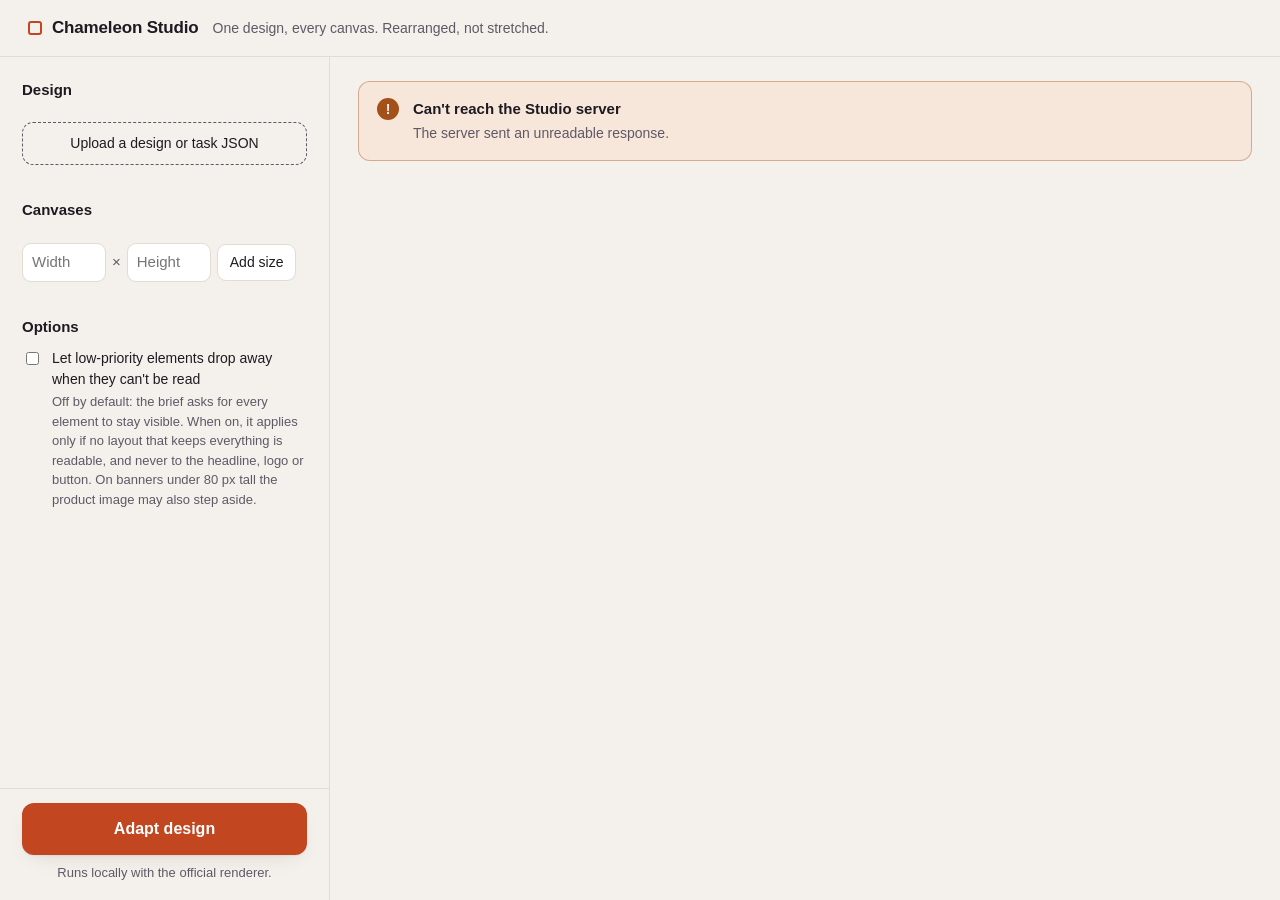
==== commit 98827911: "Fix Studio upload errors, sticky sidebar and labels from review Reject infinite or NaN canvas sizes," ====
--- a/studio/index.html
+++ b/studio/index.html
@@ -5,237 +5,211 @@
 <meta name="viewport" content="width=device-width, initial-scale=1">
 <title>Chameleon Studio</title>
 <style>
-/* Dark first, after the Kedy agent UI (near-black panels, soft bottom glows, pill
-   controls, one primary), in the brand palette shared with the landing page:
-   plum-black, ink and Solstice orange. Light uses the same tokens. */
 :root{
-  --bg:#0B0A0D; --side:#0E0C10; --card:#151318; --raise:#19171C; --row:#1E1B23; --row-hover:#18161C;
-  --line:#221F27; --line-2:#2D2933; --text:#F2EEF5; --muted:#A49CAE; --faint:#716A7B;
-  --accent:#F0703F; --accent-hi:#F4865A; --on-accent:#1B0E08; --ok:#5BD69A; --err:#F2A46B; --warn:#F2B441;
-  --stage:#08070A; --focus:#F4A37F;
-  --glow-warm:rgba(240,112,63,.42); --glow-plum:rgba(110,60,130,.34);
-  --side-warm:rgba(240,112,63,.34); --side-plum:rgba(90,50,110,.30);
-  --ok-soft:rgba(91,214,154,.08); --err-soft:rgba(242,164,107,.08);
+  --paper:#F4F1EC; --card:#FFFFFF; --ink:#1E1A22; --muted:#5F5866; --line:#E2DCD3;
+  --accent:#C2461F; --accent-ink:#FFFFFF; --stage:#2A2530; --ok:#1F7A4D; --warn:#A4501A; --focus:#2457D6;
+  --sunk:#EBE6DE; --accent-soft:#F6E3DA; --ok-soft:#E1F0E7; --warn-soft:#F7E7DA; --shadow:0 1px 2px rgba(30,26,34,.06),0 8px 24px -12px rgba(30,26,34,.18);
+  --r:14px;
+  color-scheme:light;
+}
+@media (prefers-color-scheme: dark){
+  :root:not([data-theme="light"]){
+    --paper:#16131A; --card:#211D26; --ink:#F2EEF5; --muted:#B4ABBC; --line:#352F3C;
+    --accent:#F0703F; --accent-ink:#1B0E08; --stage:#0E0C10; --ok:#5BD69A; --warn:#F2A46B; --focus:#8AB0FF;
+    --sunk:#1B1820; --accent-soft:#3A2219; --ok-soft:#18301F; --warn-soft:#3A2A1A; --shadow:0 1px 2px rgba(0,0,0,.3),0 10px 30px -14px rgba(0,0,0,.6);
+    color-scheme:dark;
+  }
+}
+:root[data-theme="dark"]{
+  --paper:#16131A; --card:#211D26; --ink:#F2EEF5; --muted:#B4ABBC; --line:#352F3C;
+  --accent:#F0703F; --accent-ink:#1B0E08; --stage:#0E0C10; --ok:#5BD69A; --warn:#F2A46B; --focus:#8AB0FF;
+  --sunk:#1B1820; --accent-soft:#3A2219; --ok-soft:#18301F; --warn-soft:#3A2A1A; --shadow:0 1px 2px rgba(0,0,0,.3),0 10px 30px -14px rgba(0,0,0,.6);
   color-scheme:dark;
 }
-@media (prefers-color-scheme: light){
-  :root:not([data-theme="dark"]){
-    --bg:#F4F1EC; --side:#FAF8F4; --card:#FFFFFF; --raise:#EFEBE4; --row:#E9E4DC; --row-hover:#F0ECE5;
-    --line:#E2DCD3; --line-2:#D6CFC4; --text:#1E1A22; --muted:#5F5866; --faint:#8C8593;
-    --accent:#C2461F; --accent-hi:#A93B18; --on-accent:#FFFFFF; --ok:#1F7A4D; --err:#A4501A; --warn:#8A5A00;
-    --stage:#1E1A22; --focus:#C2461F;
-    --glow-warm:rgba(240,112,63,.20); --glow-plum:rgba(120,80,140,.12);
-    --side-warm:rgba(240,112,63,.16); --side-plum:rgba(120,80,140,.08);
-    --ok-soft:rgba(31,122,77,.08); --err-soft:rgba(164,80,26,.08);
-    color-scheme:light;
-  }
-}
-:root[data-theme="light"]{
-  --bg:#F4F1EC; --side:#FAF8F4; --card:#FFFFFF; --raise:#EFEBE4; --row:#E9E4DC; --row-hover:#F0ECE5;
-  --line:#E2DCD3; --line-2:#D6CFC4; --text:#1E1A22; --muted:#5F5866; --faint:#8C8593;
-  --accent:#C2461F; --accent-hi:#A93B18; --on-accent:#FFFFFF; --ok:#1F7A4D; --err:#A4501A; --warn:#8A5A00;
-  --stage:#1E1A22; --focus:#C2461F;
-  --glow-warm:rgba(240,112,63,.20); --glow-plum:rgba(120,80,140,.12);
-  --side-warm:rgba(240,112,63,.16); --side-plum:rgba(120,80,140,.08);
-  --ok-soft:rgba(31,122,77,.08); --err-soft:rgba(164,80,26,.08);
-  color-scheme:light;
-}
 *{box-sizing:border-box}
-html,body{overflow-x:hidden}
-body{margin:0;min-height:100vh;color:var(--text);font:15px/1.55 -apple-system,BlinkMacSystemFont,"SF Pro Text","Inter","Helvetica Neue",sans-serif;-webkit-font-smoothing:antialiased;
-  background:radial-gradient(125% 30% at 60% 108%,var(--glow-warm),transparent 72%),radial-gradient(75% 45% at 60% 100%,var(--glow-plum),transparent 72%),var(--bg);background-attachment:fixed}
+html,body{overflow-x:clip}
+body{margin:0;background:var(--paper);color:var(--ink);font:15px/1.5 ui-sans-serif,-apple-system,"Segoe UI",Roboto,sans-serif;-webkit-font-smoothing:antialiased}
 button,input,select{font:inherit;color:inherit}
-button{cursor:pointer;background:none;border:0;padding:0}
+button{cursor:pointer}
 h1,h2,h3,p{margin:0}
-:focus-visible{outline:2px solid var(--focus);outline-offset:2px;border-radius:10px}
+:focus-visible{outline:3px solid var(--focus);outline-offset:2px;border-radius:8px}
 .sr{position:absolute;width:1px;height:1px;overflow:hidden;clip:rect(0 0 0 0);white-space:nowrap}
 
+/* header */
+header{display:flex;align-items:center;gap:14px;padding:14px 28px;border-bottom:1px solid var(--line);background:var(--paper);position:sticky;top:0;z-index:5;height:57px;box-sizing:border-box}
+.brand{display:flex;align-items:center;gap:10px}
+.brand i{width:14px;height:14px;border:2px solid var(--accent);border-radius:3px}
+header h1{font-size:17px;font-weight:650;letter-spacing:-.01em}
+header p{color:var(--muted);font-size:14px}
+
 /* layout */
-.wrap{display:grid;grid-template-columns:300px minmax(0,1fr);min-height:100vh}
-aside{position:sticky;top:0;height:100vh;display:flex;flex-direction:column;border-right:1px solid var(--line);
-  background:radial-gradient(150% 40% at 30% 110%,var(--side-warm),transparent 72%),radial-gradient(120% 60% at 0% 100%,var(--side-plum),transparent 70%),var(--side)}
-.side-top{display:flex;align-items:center;gap:11px;padding:30px 22px 18px}
-.mark{width:30px;height:30px;flex:none;display:block}
-
-.side-top b{font-size:19px;font-weight:500;letter-spacing:.2px}
-.side-top small{display:block;color:var(--muted);font-size:12.5px;margin-top:1px}
-.panel{flex:1;overflow:auto;padding:6px 14px 12px;display:flex;flex-direction:column;gap:22px}
-h2{font-size:14px;font-weight:400;color:var(--muted);margin:0 0 6px;padding:0 10px;display:flex;align-items:baseline;gap:8px}
-h2 small{color:var(--faint);font-size:12.5px}
-main{min-width:0;padding:28px 32px 64px}
-
-/* design picker: rows like a sidebar nav */
-.samples{display:flex;flex-direction:column;gap:2px}
-.sample{display:block;width:100%;text-align:left;padding:9px 12px;border-radius:10px}
-.sample:hover{background:var(--row-hover)}
-.sample[aria-pressed="true"]{background:var(--row)}
-.sample b{display:block;font-size:15px;font-weight:500}
-.sample small{display:block;color:var(--muted);font-size:12.5px}
-.upload{margin-top:6px}
+.wrap{display:grid;grid-template-columns:330px minmax(0,1fr);min-height:calc(100vh - 57px)}
+aside{border-right:1px solid var(--line);display:flex;flex-direction:column;position:sticky;top:57px;height:calc(100vh - 57px);overflow:auto}
+.panel{padding:22px 22px 12px;display:flex;flex-direction:column;gap:26px;flex:1}
+main{padding:24px 28px 48px;min-width:0}
+h2{font-size:15px;font-weight:650;margin-bottom:10px}
+h2 small{font-weight:400;color:var(--muted);margin-left:6px;font-size:13px}
+
+/* design picker */
+.samples{display:flex;flex-direction:column;gap:8px}
+.sample{display:block;width:100%;text-align:left;padding:11px 14px;border:1px solid var(--line);border-radius:11px;background:var(--card)}
+.sample:hover{border-color:var(--muted)}
+.sample[aria-pressed="true"]{border-color:var(--accent);box-shadow:inset 0 0 0 1px var(--accent);background:var(--accent-soft)}
+.sample b{display:block;font-size:14px;font-weight:600}
+.sample small{display:block;color:var(--muted);font-size:13px}
+.upload{margin-top:10px}
 .upload input{position:absolute;width:1px;height:1px;opacity:0}
-.upload label{display:flex;align-items:center;gap:12px;padding:9px 12px;border-radius:10px;font-size:15px;cursor:pointer;color:var(--text)}
-.upload label::before{content:"+";width:20px;text-align:center;font-size:20px;line-height:1;color:var(--muted)}
-.upload label:hover{background:var(--row-hover)}
-.upload input:focus-visible + label{outline:2px solid var(--focus);outline-offset:2px}
-.upload.on label{background:var(--row)}
-.note{font-size:13px;color:var(--muted);margin:6px 12px 0}
-.note:empty{display:none}
-.note.err{color:var(--err)}
-
-/* canvases */
-.chips{display:flex;flex-wrap:wrap;gap:6px;padding:0 6px}
-.chip{display:inline-flex;align-items:baseline;gap:6px;padding:5px 12px;border:1px solid var(--line-2);border-radius:999px;font-size:13px;color:var(--muted);min-height:30px}
-.chip:hover{color:var(--text)}
-.chip[aria-pressed="true"]{background:var(--accent);border-color:var(--accent);color:var(--on-accent)}
+.upload label{display:flex;align-items:center;justify-content:center;gap:8px;padding:10px 12px;border:1px dashed var(--muted);border-radius:11px;color:var(--ink);font-size:14px;cursor:pointer;background:transparent}
+.upload label:hover{background:var(--card)}
+.upload input:focus-visible + label{outline:3px solid var(--focus);outline-offset:2px}
+.upload.on label{border-style:solid;border-color:var(--accent);background:var(--accent-soft)}
+.note{font-size:13px;color:var(--muted);margin-top:8px}
+.note.err{color:var(--warn);background:var(--warn-soft);padding:9px 11px;border-radius:9px}
+.note.ok{color:var(--ink)}
+
+/* canvas chips */
+.chips{display:flex;flex-wrap:wrap;gap:6px}
+.chip{display:inline-flex;align-items:baseline;gap:6px;padding:6px 11px;border:1px solid var(--line);border-radius:999px;background:var(--card);font-size:13px;min-height:32px}
+.chip:hover{border-color:var(--muted)}
+.chip[aria-pressed="true"]{background:var(--ink);color:var(--paper);border-color:var(--ink)}
 .chip small{opacity:.7;font-size:12px;font-variant-numeric:tabular-nums}
-.custom{display:flex;gap:6px;margin-top:10px;align-items:center;padding:0 6px}
-.custom input{flex:1 1 0;width:auto;max-width:120px;min-width:0;padding:6px 10px 6px 13px;border:1px solid var(--line-2);border-radius:999px;background:var(--card);color:var(--text);outline:0;font-size:14px}
-.custom input::placeholder{color:var(--faint)}
-.custom input{-moz-appearance:textfield;appearance:textfield}
-.custom input::-webkit-inner-spin-button,.custom input::-webkit-outer-spin-button{-webkit-appearance:none;margin:0}
-.custom input:focus{border-color:var(--faint)}
-.custom span{color:var(--faint)}
-.custom .btn{flex:none}
+.custom{display:flex;gap:6px;margin-top:12px;align-items:center}
+.custom input{width:84px;min-width:0;padding:7px 9px;border:1px solid var(--line);border-radius:9px;background:var(--card)}
+.custom span{color:var(--muted)}
 
 /* buttons */
-.btn{display:inline-flex;align-items:center;justify-content:center;gap:6px;padding:7px 16px;border-radius:999px;background:var(--row);border:1px solid var(--line-2);font-size:14px;min-height:36px;white-space:nowrap}
-.btn:hover{background:var(--row-hover);border-color:var(--faint)}
-.btn:disabled{opacity:.55;cursor:progress}
-.go{padding:14px 16px 20px;border-top:1px solid color-mix(in srgb,var(--text) 6%,transparent)}
-.primary{width:100%;display:flex;align-items:center;justify-content:center;gap:10px;padding:13px 16px;border-radius:999px;background:var(--accent);color:var(--on-accent);font-weight:500;font-size:16px;transition:background .15s}
-.primary:hover{background:var(--accent-hi)}
-.primary[aria-disabled="true"]{opacity:.6;cursor:progress}
-.go p{font-size:12.5px;color:var(--faint);text-align:center;margin-top:8px}
-.spin{width:15px;height:15px;border-radius:50%;border:2px solid color-mix(in srgb,currentColor 35%,transparent);border-top-color:currentColor;animation:spin .8s linear infinite}
+.btn{display:inline-flex;align-items:center;justify-content:center;gap:6px;padding:7px 12px;border:1px solid var(--line);border-radius:9px;background:var(--card);font-size:14px;min-height:36px;white-space:nowrap}
+.btn:hover{border-color:var(--muted)}
+.btn:disabled{opacity:.6;cursor:progress}
+.btn.quiet{border-color:transparent;background:transparent;color:var(--muted)}
+.btn.quiet:hover{color:var(--ink);background:var(--sunk)}
+.go{position:sticky;bottom:0;padding:14px 22px 18px;background:var(--paper);border-top:1px solid var(--line)}
+.primary{width:100%;display:flex;align-items:center;justify-content:center;gap:10px;padding:14px 16px;border:0;border-radius:12px;background:var(--accent);color:var(--accent-ink);font-weight:650;font-size:16px;box-shadow:var(--shadow)}
+.primary:hover{filter:brightness(1.06)}
+.primary[aria-disabled="true"]{opacity:.7;cursor:progress}
+.go p{font-size:13px;color:var(--muted);text-align:center;margin-top:8px}
+.spin{width:16px;height:16px;border-radius:50%;border:2px solid currentColor;border-right-color:transparent;animation:spin .8s linear infinite}
 @keyframes spin{to{transform:rotate(1turn)}}
-label.toggle{display:flex;gap:10px;align-items:flex-start;font-size:14px;cursor:pointer;padding:0 10px}
+label.toggle{display:flex;gap:10px;align-items:flex-start;font-size:14px;cursor:pointer}
 label.toggle input{margin-top:4px;accent-color:var(--accent)}
-label.toggle small{display:block;color:var(--muted);font-size:12.5px;margin-top:2px}
+label.toggle small{display:block;color:var(--muted);font-size:13px;margin-top:2px}
 
 /* states */
-.state{display:grid;place-items:center;text-align:center;min-height:calc(100vh - 120px);padding:24px}
-.state > div{max-width:560px}
-.state h1{font-size:46px;font-weight:500;letter-spacing:-.8px;line-height:1.1}
-.state h3{font-size:17px;font-weight:500;margin:26px 0 6px}
+.state{display:grid;place-items:center;text-align:center;min-height:62vh;padding:24px}
+.state > div{max-width:440px}
+.state h3{font-size:20px;font-weight:650;margin:22px 0 6px;letter-spacing:-.01em}
 .state p{color:var(--muted)}
-.shapes{display:flex;justify-content:center;align-items:flex-end;gap:10px;margin-top:34px}
-.shapes i{display:block;border:1px solid var(--line-2);border-radius:6px;background:var(--card)}
+.shapes{display:flex;justify-content:center;align-items:flex-end;gap:10px}
+.shapes i{display:block;border:2px solid var(--line);border-radius:4px;background:var(--card)}
 .shapes i:nth-child(2){border-color:var(--accent)}
-.alert{display:flex;gap:12px;align-items:flex-start;padding:14px 16px;border-radius:16px;background:var(--card);border:1px solid color-mix(in srgb,var(--err) 45%,transparent);margin-bottom:18px;max-width:720px}
-.alert b{display:block;font-weight:500;margin-bottom:2px}
+.alert{display:flex;gap:14px;align-items:flex-start;text-align:left;padding:16px 18px;border-radius:12px;background:var(--warn-soft);color:var(--ink);border:1px solid color-mix(in srgb,var(--warn) 40%,transparent);margin-bottom:18px}
+.alert b{display:block;margin-bottom:2px}
 .alert p{color:var(--muted);font-size:14px}
-.alert .ic{flex:none;width:8px;height:8px;border-radius:50%;background:var(--err);margin-top:8px;font-size:0}
+.alert .ic{flex:none;width:22px;height:22px;border-radius:50%;background:var(--warn);color:var(--paper);display:grid;place-items:center;font-weight:700;font-size:14px;line-height:1}
 
 /* results */
-.summary{display:flex;gap:16px;align-items:center;margin-bottom:22px;padding:12px;border:1px solid var(--line-2);border-radius:18px;background:var(--card)}
-.summary img{width:auto;height:84px;max-width:120px;object-fit:contain;border-radius:10px;background:var(--stage);flex:none}
-.summary h2{font-size:18px;font-weight:500;color:var(--text);margin:0 0 2px;padding:0}
+.summary{display:flex;gap:18px;align-items:center;margin-bottom:24px;padding:14px;border:1px solid var(--line);border-radius:var(--r);background:var(--card)}
+.summary img{width:auto;height:96px;max-width:140px;object-fit:contain;border-radius:6px;background:var(--stage);flex:none}
+.summary h2{font-size:18px;margin:0 0 2px}
 .summary p{color:var(--muted);font-size:14px}
-.grid{display:grid;grid-template-columns:repeat(auto-fill,minmax(min(100%,320px),1fr));gap:14px}
-.card{background:var(--card);border:1px solid var(--line-2);border-radius:18px;overflow:hidden;display:flex;flex-direction:column}
+.grid{display:grid;grid-template-columns:repeat(auto-fill,minmax(min(100%,320px),1fr));gap:18px}
+.card{background:var(--card);border:1px solid var(--line);border-radius:var(--r);overflow:hidden;display:flex;flex-direction:column;box-shadow:var(--shadow)}
 .card .top{display:flex;justify-content:space-between;gap:10px;padding:12px 16px;align-items:baseline}
-.card .top h3{font-size:15px;font-weight:500}
+.card .top h3{font-size:15px;font-weight:650}
 .card .top span{color:var(--muted);font-size:13px;font-variant-numeric:tabular-nums;white-space:nowrap}
-.stage{background:var(--stage);display:grid;place-items:center;padding:18px;height:260px;position:relative;border-block:1px solid var(--line)}
-.stage img{max-width:100%;max-height:224px;width:auto;height:auto;display:block;border-radius:3px;box-shadow:0 10px 30px rgba(0,0,0,.5)}
-.stage .tag{position:absolute;left:10px;top:10px;font-size:12px;padding:3px 10px;border-radius:999px;background:rgba(21,19,24,.86);color:#F2EEF5;border:1px solid #2D2933}
-.stage .tag.alt{background:#F2EEF5;color:#0B0A0D;border-color:#F2EEF5}
-.stage .none{color:#716A7B;font-size:13px}
+.stage{background:var(--stage);display:grid;place-items:center;padding:18px;height:260px;position:relative}
+.stage img{max-width:100%;max-height:224px;width:auto;height:auto;display:block;box-shadow:0 6px 24px rgba(0,0,0,.35)}
+.stage .tag{position:absolute;left:10px;top:10px;font-size:12px;padding:3px 9px;border-radius:999px;background:rgba(0,0,0,.62);color:#fff}
+.stage .tag.alt{background:#fff;color:#111}
+.stage .none{color:#bbb;font-size:13px}
 .card .bot{display:flex;flex-direction:column;gap:12px;padding:12px 16px 14px}
-.facts{display:flex;gap:8px;flex-wrap:wrap;align-items:center;font-size:12.5px;color:var(--muted);min-width:0}
-.facts .lay{color:var(--text);overflow:hidden;text-overflow:ellipsis;white-space:nowrap;max-width:100%}
-.pill{display:inline-flex;align-items:center;gap:6px;font-size:12.5px;color:var(--muted);white-space:nowrap}
-.pill::before{content:"";width:7px;height:7px;border-radius:50%;background:var(--faint)}
-.pill.ok::before{background:var(--ok)}
-.pill.warn::before{background:var(--err)}
+.facts{display:flex;gap:6px;flex-wrap:wrap;align-items:center;font-size:13px;color:var(--muted);min-width:0}
+.facts .lay{color:var(--ink);overflow:hidden;text-overflow:ellipsis;white-space:nowrap;max-width:100%}
+.pill{font-size:12px;padding:2px 9px;border-radius:999px;background:var(--sunk);color:var(--muted);white-space:nowrap}
+.pill.ok{background:var(--ok-soft);color:var(--ok)}
+.pill.warn{background:var(--warn-soft);color:var(--warn)}
 .acts{display:flex;gap:8px}
 .acts .btn{flex:1}
 [data-cmp]{user-select:none;-webkit-user-select:none;-webkit-touch-callout:none;touch-action:manipulation}
-[data-cmp][aria-pressed="true"]{background:var(--text);color:var(--bg);border-color:var(--text)}
-.skeleton .stage{background:var(--raise)}
-.skeleton .stage::after{content:"";position:absolute;inset:0;background:linear-gradient(90deg,transparent,color-mix(in srgb,var(--text) 5%,transparent),transparent);background-size:200% 100%;animation:sh 1.3s infinite}
-.skeleton .bar-ph{height:10px;border-radius:5px;background:var(--row);width:60%}
+[data-cmp][aria-pressed="true"]{background:var(--ink);color:var(--paper);border-color:var(--ink)}
+.skeleton .stage{background:var(--sunk)}
+.skeleton .stage::after{content:"";position:absolute;inset:0;background:linear-gradient(90deg,transparent,color-mix(in srgb,var(--card) 60%,transparent),transparent);background-size:200% 100%;animation:sh 1.3s infinite}
+.skeleton .bar-ph{height:12px;border-radius:6px;background:var(--sunk);width:60%}
 @keyframes sh{from{background-position:100% 0}to{background-position:-100% 0}}
 @media (prefers-reduced-motion: reduce){.skeleton .stage::after,.spin{animation:none}}
 
-/* explanation dialog: a panel like the agent's settings sheet */
-dialog{width:min(1240px,96vw);max-height:94vh;border:1px solid var(--line-2);border-radius:20px;padding:0;background:var(--side);color:var(--text);overflow:hidden}
-dialog::backdrop{background:rgba(0,0,0,.65)}
-.dhead{display:flex;align-items:center;gap:10px;padding:14px 16px 14px 22px;border-bottom:1px solid var(--line)}
-.dhead h2{font-size:18px;font-weight:500;color:var(--text);margin:0;padding:0;flex:1;min-width:0;display:block}
-.dhead h2 span{color:var(--muted);font-weight:400;font-size:14px;margin-left:8px;font-variant-numeric:tabular-nums}
+/* explanation dialog */
+dialog{width:min(1240px,96vw);max-height:94vh;border:1px solid var(--line);border-radius:18px;padding:0;background:var(--paper);color:var(--ink);overflow:hidden}
+dialog::backdrop{background:rgba(10,8,12,.6)}
+.dhead{display:flex;align-items:center;gap:12px;padding:14px 18px;border-bottom:1px solid var(--line);background:var(--card)}
+.dhead h2{font-size:18px;margin:0;flex:1;min-width:0}
+.dhead h2 span{color:var(--muted);font-weight:400;font-size:15px;margin-left:8px;font-variant-numeric:tabular-nums}
 .dlg{display:grid;grid-template-columns:minmax(0,1.35fr) minmax(320px,1fr);height:min(calc(94vh - 66px),880px)}
-.dlg .left{background:var(--stage);padding:16px;display:flex;flex-direction:column;gap:12px;min-height:0;color:#F2EEF5;border-right:1px solid var(--line)}
+.dlg .left{background:var(--stage);padding:16px;display:flex;flex-direction:column;gap:14px;min-height:0;color:#eee}
 .dlg .right{padding:20px 22px 28px;overflow:auto}
 .lefttools{display:flex;gap:10px 16px;align-items:center;flex-wrap:wrap}
-.seg{display:inline-flex;padding:3px;border-radius:999px;background:#1E1B23;border:1px solid #2D2933}
-.seg button{padding:5px 13px;border-radius:999px;color:#A49CAE;font-size:13.5px}
-.seg button:hover{color:#F2EEF5}
-.seg button[aria-pressed="true"]{background:#F2EEF5;color:#0B0A0D}
+.seg{display:inline-flex;border:1px solid #555;border-radius:10px;overflow:hidden}
+.seg button{padding:7px 13px;border:0;background:transparent;color:#ddd;font-size:14px}
+.seg button + button{border-left:1px solid #555}
+.seg button[aria-pressed="true"]{background:#fff;color:#111}
 .lefttools label{display:flex;gap:8px;align-items:center;font-size:14px;cursor:pointer}
 .lefttools input{accent-color:var(--accent);width:16px;height:16px}
 .viewer{display:grid;place-items:center;flex:1;min-height:0}
 .viewer .box{position:relative;max-width:100%;max-height:100%}
-.viewer img{display:block;max-width:100%;max-height:calc(94vh - 190px);object-fit:contain}
+.viewer img{display:block;max-width:100%;max-height:calc(94vh - 170px);object-fit:contain}
 .viewer svg{position:absolute;inset:0;width:100%;height:100%;pointer-events:none}
-.legend{display:flex;flex-wrap:wrap;gap:6px 14px;font-size:12.5px;color:#A49CAE}
+.legend{display:flex;flex-wrap:wrap;gap:6px 14px;font-size:12px;color:#ccc}
 .legend span{display:inline-flex;align-items:center;gap:6px}
-.legend i,.sw{display:inline-block;width:9px;height:9px;border-radius:50%;flex:none}
+.legend i,.sw{display:inline-block;width:11px;height:11px;border-radius:3px;flex:none}
 .lede{color:var(--muted)}
-.verdict{display:flex;gap:12px;align-items:flex-start;margin-top:16px;padding:12px 14px;border-radius:14px;font-size:14px;border:1px solid var(--line-2);background:var(--card)}
-.verdict b{display:block;font-weight:500}
-.verdict .ic{flex:none;width:8px;height:8px;border-radius:50%;margin-top:8px;font-size:0}
-.verdict.ok .ic{background:var(--ok);box-shadow:0 0 0 4px var(--ok-soft)}
-.verdict.warn .ic{background:var(--err);box-shadow:0 0 0 4px var(--err-soft)}
+.verdict{display:flex;gap:10px;align-items:flex-start;margin-top:16px;padding:12px 14px;border-radius:12px;font-size:14px}
+.verdict.ok{background:var(--ok-soft)}
+.verdict.warn{background:var(--warn-soft)}
+.verdict b{display:block}
+.verdict .ic{flex:none;width:20px;height:20px;border-radius:50%;display:grid;place-items:center;font-size:12px;font-weight:700;color:var(--paper);margin-top:1px}
+.verdict.ok .ic{background:var(--ok)}
+.verdict.warn .ic{background:var(--warn)}
 .section{margin-top:26px}
-.section h2{color:var(--text);font-size:15px;font-weight:500;padding:0;margin-bottom:8px}
 .section > p.hint{margin-top:10px}
 .hint{color:var(--muted);font-size:13px}
-.cand{display:grid;grid-template-columns:minmax(0,1fr) 72px 34px 64px;gap:10px;align-items:center;padding:7px 10px;margin:0 -10px;border-radius:10px;font-size:13.5px}
-.cand:hover{background:var(--row-hover)}
-.cand.sel{background:var(--row)}
+.cand{display:grid;grid-template-columns:minmax(0,1fr) 72px 34px 64px;gap:10px;align-items:center;padding:8px 0;border-bottom:1px solid var(--line);font-size:13px}
+.cand:first-of-type{border-top:1px solid var(--line)}
 .cand .nm{min-width:0;overflow-wrap:anywhere}
-.cand .nm b{font-weight:500}
-.cand .nm small{display:block;color:var(--muted);font-size:12px}
+.cand .nm small{display:block;color:var(--muted)}
+.cand.sel .nm b{color:var(--accent)}
 .cand .num{font-variant-numeric:tabular-nums;color:var(--muted);text-align:right}
-.cand .btn{min-height:30px;padding:3px 12px;font-size:13px}
+.cand .btn{min-height:32px;padding:4px 10px;font-size:13px}
 .cand .pill{justify-self:center}
-.bar{height:3px;border-radius:3px;background:var(--line-2);overflow:hidden}
+.bar{height:6px;border-radius:3px;background:var(--sunk);overflow:hidden}
 .bar i{display:block;height:100%;background:var(--accent);border-radius:3px}
-.parts{display:grid;grid-template-columns:110px minmax(0,1fr) 32px;gap:9px 12px;font-size:13.5px;align-items:center}
-.parts .v{text-align:right;font-variant-numeric:tabular-nums;color:var(--muted)}
-.role{display:grid;grid-template-columns:9px 90px minmax(0,1fr);gap:10px;font-size:13.5px;padding:9px 0;border-top:1px solid var(--line);align-items:baseline}
-.role b{font-weight:500}
-.role .sw{transform:translateY(-1px)}
-.role code{display:block;font:12px "SF Mono",ui-monospace,Menlo,monospace;color:var(--faint);overflow-wrap:anywhere;margin-top:2px}
-.more{margin-top:4px}
-.more summary{cursor:pointer;color:var(--muted);font-size:13px;padding:6px 0;list-style:none}
-.more summary::-webkit-details-marker{display:none}
-.more summary::before{content:"›";display:inline-block;margin-right:8px;transition:transform .15s}
-.more[open] summary::before{transform:rotate(90deg)}
+.parts{display:grid;grid-template-columns:110px minmax(0,1fr) 32px;gap:8px 12px;font-size:13px;align-items:center}
+.parts span:last-child,.parts .v{text-align:right;font-variant-numeric:tabular-nums;color:var(--muted)}
+.role{display:grid;grid-template-columns:11px 84px minmax(0,1fr);gap:10px;font-size:13px;padding:8px 0;border-bottom:1px solid var(--line);align-items:baseline}
+.role .sw{transform:translateY(1px)}
+.role code{display:block;font-size:12px;color:var(--muted);overflow-wrap:anywhere;margin-top:2px}
+.more{margin-top:8px}
+.more summary{cursor:pointer;color:var(--muted);font-size:13px;padding:6px 0}
 
 @media (max-width:900px){
-  body{background-attachment:scroll}
   .wrap{grid-template-columns:minmax(0,1fr)}
-  aside{position:static;height:auto;border-right:0;border-bottom:1px solid var(--line)}
-  .side-top{padding:20px 18px 12px}
-  .panel{overflow:visible;padding:4px 8px 6px}
-  .go{padding:14px 14px 18px}
+  aside{position:static;height:auto;border-right:0;border-bottom:1px solid var(--line);overflow:visible}
+  .panel{padding:18px 16px 4px}
+  .go{position:static;padding:16px;background:none}
   main{padding:18px 16px 40px}
-  .state{min-height:auto;padding:36px 4px}
-  .state h1{font-size:34px}
+  header{padding:12px 16px;flex-wrap:wrap;gap:4px 12px;height:auto;position:static}
   dialog{width:100vw;max-width:100vw;height:100dvh;max-height:100dvh;border-radius:0;border:0}
-  .dlg{height:calc(100dvh - 70px);overflow:auto;display:block}
-  .dlg .left{padding:12px;border-right:0}
+  .dlg{grid-template-columns:minmax(0,1fr);height:calc(100dvh - 70px);overflow:auto;display:block}
+  .dlg .left{padding:12px}
+  .dhead{padding:12px 16px;gap:8px}
+  .dhead h2{font-size:17px}
+  .dhead h2 span{display:block;margin-left:0;font-size:14px}
   .viewer img{max-height:46vh}
   .dlg .right{overflow:visible;padding:18px 16px 32px}
-  .dhead{padding:12px 14px 12px 16px;gap:8px}
-  .dhead h2{font-size:17px}
-  .dhead h2 span{display:block;margin-left:0;font-size:13.5px}
+  .state{min-height:auto;padding:28px 8px}
 }
 @media (max-width:420px){
-  .summary{gap:12px}
-  .summary img{height:68px;max-width:90px}
+  .summary{gap:12px;padding:12px}
+  .summary img{height:72px;max-width:96px}
   .cand{grid-template-columns:minmax(0,1fr) 34px 64px}
   .cand .bar{display:none}
   .stage{height:220px}
@@ -244,9 +218,12 @@
 </style>
 </head>
 <body>
+<header>
+  <div class="brand"><i aria-hidden="true"></i><h1>Chameleon Studio</h1></div>
+  <p>One design, every canvas. Rearranged, not stretched.</p>
+</header>
 <div class="wrap">
   <aside aria-label="Settings">
-    <div class="side-top"><svg class="mark" viewBox="0 0 240 240" aria-hidden="true"><rect width="240" height="240" rx="52" fill="#1E1A22"/><rect x="62" y="40" width="72" height="128" rx="10" fill="none" stroke="#F0703F" stroke-width="12" opacity=".45"/><rect x="78" y="78" width="104" height="104" rx="12" fill="none" stroke="#F0703F" stroke-width="12" opacity=".75"/><rect x="40" y="150" width="160" height="50" rx="10" fill="#F0703F"/></svg><div><b>Chameleon Studio</b><small>Rearranged, not stretched</small></div></div>
     <div class="panel">
       <section>
         <h2 id="h-design">Design</h2>
@@ -274,7 +251,7 @@
         <h2>Options</h2>
         <label class="toggle"><input type="checkbox" id="hide">
           <span>Let low-priority elements drop away when they can't be read
-            <small>Off by default: the brief asks for every element to stay visible. When on, it applies only if no layout that keeps everything is readable, and never to the headline, logo or button.</small></span>
+            <small>Off by default: the brief asks for every element to stay visible. When on, it applies only if no layout that keeps everything is readable, and never to the headline, logo or button. On banners under 80 px tall the product image may also step aside.</small></span>
         </label>
       </section>
     </div>
@@ -338,7 +315,6 @@
 
 function showEmpty(){
   $("#main").innerHTML = `<div class="state"><div>
-    <h1>Same design.<br>Every canvas.</h1>
     <div class="shapes" aria-hidden="true"><i style="width:44px;height:78px"></i><i style="width:66px;height:66px"></i><i style="width:112px;height:28px"></i><i style="width:30px;height:96px"></i></div>
     <h3>Pick a design and the canvases you need</h3>
     <p>Then press <b>Adapt design</b>. Each canvas gets its own layout, rendered by the official renderer on this machine.</p>
@@ -570,7 +546,7 @@
     ${cand.problems.length
       ? `<div class="verdict warn" role="status"><span class="ic" aria-hidden="true">!</span><div><b>Hard-rule checks: ${cand.problems.length} issue${cand.problems.length === 1 ? "" : "s"}</b>${cand.problems.map(p => `<span class="hint">${esc(p)}</span>`).join("<br>")}</div></div>`
       : `<div class="verdict ok" role="status"><span class="ic" aria-hidden="true">✓</span><div><b>Hard-rule checks pass</b><span class="hint">Same ids, nothing off-canvas, images in proportion, fonts and copy unchanged, text fits its box.</span></div></div>`}
-    <section class="section" aria-labelledby="h-lay"><h2 id="h-lay">Layouts considered <small>${rep.candidates.length}, best score first</small></h2>
+    <section class="section" aria-labelledby="h-lay"><h2 id="h-lay">Layouts considered <small>${rep.candidates.length}, in the engine's ranking</small></h2>
       ${top.map(row).join("")}
       ${rest.length ? `<details class="more"${rest.some(c => c.name === r.sel) ? " open" : ""}><summary>${rest.length} more</summary>${rest.map(row).join("")}</details>` : ""}
     </section>
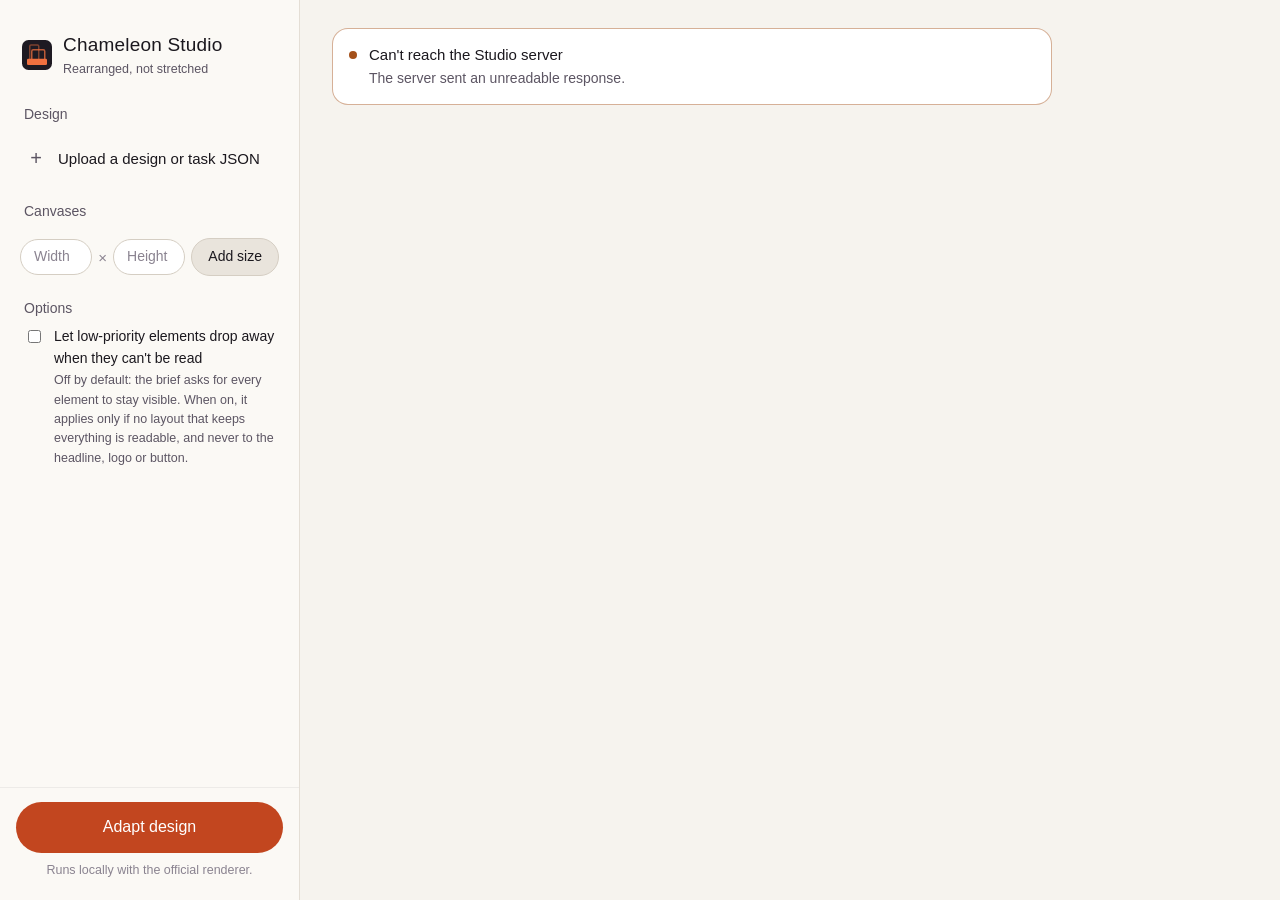
==== commit d71f287f: "Make the site and the Studio light and flat Drop the near-black backgrounds and the glows from both." ====
--- a/studio/index.html
+++ b/studio/index.html
@@ -5,211 +5,220 @@
 <meta name="viewport" content="width=device-width, initial-scale=1">
 <title>Chameleon Studio</title>
 <style>
+/* Light and flat: warm paper, ink, and the brand's Solstice orange for the
+   primary action. No glows. Render previews sit in dark wells so the designs
+   read as they will be drawn. A flat dark set is kept behind data-theme="dark". */
 :root{
-  --paper:#F4F1EC; --card:#FFFFFF; --ink:#1E1A22; --muted:#5F5866; --line:#E2DCD3;
-  --accent:#C2461F; --accent-ink:#FFFFFF; --stage:#2A2530; --ok:#1F7A4D; --warn:#A4501A; --focus:#2457D6;
-  --sunk:#EBE6DE; --accent-soft:#F6E3DA; --ok-soft:#E1F0E7; --warn-soft:#F7E7DA; --shadow:0 1px 2px rgba(30,26,34,.06),0 8px 24px -12px rgba(30,26,34,.18);
-  --r:14px;
+  --bg:#F6F3EE; --side:#FBF9F5; --card:#FFFFFF; --raise:#EFEBE4; --row:#E9E4DC; --row-hover:#F1EDE6;
+  --line:#E4DED5; --line-2:#D5CEC3; --text:#1B181E; --muted:#5C5563; --faint:#8A8390;
+  --accent:#C2461F; --accent-hi:#A93B18; --on-accent:#FFFFFF; --ok:#1F7A4D; --err:#A4501A; --warn:#8A5A00;
+  --stage:#1E1A22; --focus:#C2461F;
+  --ok-soft:rgba(31,122,77,.08); --err-soft:rgba(164,80,26,.08);
   color-scheme:light;
 }
-@media (prefers-color-scheme: dark){
-  :root:not([data-theme="light"]){
-    --paper:#16131A; --card:#211D26; --ink:#F2EEF5; --muted:#B4ABBC; --line:#352F3C;
-    --accent:#F0703F; --accent-ink:#1B0E08; --stage:#0E0C10; --ok:#5BD69A; --warn:#F2A46B; --focus:#8AB0FF;
-    --sunk:#1B1820; --accent-soft:#3A2219; --ok-soft:#18301F; --warn-soft:#3A2A1A; --shadow:0 1px 2px rgba(0,0,0,.3),0 10px 30px -14px rgba(0,0,0,.6);
-    color-scheme:dark;
-  }
-}
 :root[data-theme="dark"]{
-  --paper:#16131A; --card:#211D26; --ink:#F2EEF5; --muted:#B4ABBC; --line:#352F3C;
-  --accent:#F0703F; --accent-ink:#1B0E08; --stage:#0E0C10; --ok:#5BD69A; --warn:#F2A46B; --focus:#8AB0FF;
-  --sunk:#1B1820; --accent-soft:#3A2219; --ok-soft:#18301F; --warn-soft:#3A2A1A; --shadow:0 1px 2px rgba(0,0,0,.3),0 10px 30px -14px rgba(0,0,0,.6);
+  --bg:#141216; --side:#141216; --card:#1B181E; --raise:#211E25; --row:#26222B; --row-hover:#1F1C23;
+  --line:#2A2630; --line-2:#36313D; --text:#F2EEF5; --muted:#A49CAE; --faint:#716A7B;
+  --accent:#F0703F; --accent-hi:#F4865A; --on-accent:#1B0E08; --ok:#5BD69A; --err:#F2A46B; --warn:#F2B441;
+  --stage:#0E0C10; --focus:#F4A37F;
+  --ok-soft:rgba(91,214,154,.08); --err-soft:rgba(242,164,107,.08);
   color-scheme:dark;
 }
 *{box-sizing:border-box}
-html,body{overflow-x:clip}
-body{margin:0;background:var(--paper);color:var(--ink);font:15px/1.5 ui-sans-serif,-apple-system,"Segoe UI",Roboto,sans-serif;-webkit-font-smoothing:antialiased}
+html,body{overflow-x:hidden}
+body{margin:0;min-height:100vh;color:var(--text);font:15px/1.55 -apple-system,BlinkMacSystemFont,"SF Pro Text","Inter","Helvetica Neue",sans-serif;-webkit-font-smoothing:antialiased;
+  background:var(--bg)}
 button,input,select{font:inherit;color:inherit}
-button{cursor:pointer}
+button{cursor:pointer;background:none;border:0;padding:0}
 h1,h2,h3,p{margin:0}
-:focus-visible{outline:3px solid var(--focus);outline-offset:2px;border-radius:8px}
+:focus-visible{outline:2px solid var(--focus);outline-offset:2px;border-radius:10px}
 .sr{position:absolute;width:1px;height:1px;overflow:hidden;clip:rect(0 0 0 0);white-space:nowrap}
 
-/* header */
-header{display:flex;align-items:center;gap:14px;padding:14px 28px;border-bottom:1px solid var(--line);background:var(--paper);position:sticky;top:0;z-index:5;height:57px;box-sizing:border-box}
-.brand{display:flex;align-items:center;gap:10px}
-.brand i{width:14px;height:14px;border:2px solid var(--accent);border-radius:3px}
-header h1{font-size:17px;font-weight:650;letter-spacing:-.01em}
-header p{color:var(--muted);font-size:14px}
-
 /* layout */
-.wrap{display:grid;grid-template-columns:330px minmax(0,1fr);min-height:calc(100vh - 57px)}
-aside{border-right:1px solid var(--line);display:flex;flex-direction:column;position:sticky;top:57px;height:calc(100vh - 57px);overflow:auto}
-.panel{padding:22px 22px 12px;display:flex;flex-direction:column;gap:26px;flex:1}
-main{padding:24px 28px 48px;min-width:0}
-h2{font-size:15px;font-weight:650;margin-bottom:10px}
-h2 small{font-weight:400;color:var(--muted);margin-left:6px;font-size:13px}
-
-/* design picker */
-.samples{display:flex;flex-direction:column;gap:8px}
-.sample{display:block;width:100%;text-align:left;padding:11px 14px;border:1px solid var(--line);border-radius:11px;background:var(--card)}
-.sample:hover{border-color:var(--muted)}
-.sample[aria-pressed="true"]{border-color:var(--accent);box-shadow:inset 0 0 0 1px var(--accent);background:var(--accent-soft)}
-.sample b{display:block;font-size:14px;font-weight:600}
-.sample small{display:block;color:var(--muted);font-size:13px}
-.upload{margin-top:10px}
+.wrap{display:grid;grid-template-columns:300px minmax(0,1fr);min-height:100vh}
+aside{position:sticky;top:0;height:100vh;display:flex;flex-direction:column;border-right:1px solid var(--line);
+  background:var(--side)}
+.side-top{display:flex;align-items:center;gap:11px;padding:30px 22px 18px}
+.mark{width:30px;height:30px;flex:none;display:block}
+
+.side-top b{font-size:19px;font-weight:500;letter-spacing:.2px}
+.side-top small{display:block;color:var(--muted);font-size:12.5px;margin-top:1px}
+.panel{flex:1;overflow:auto;padding:6px 14px 12px;display:flex;flex-direction:column;gap:22px}
+h2{font-size:14px;font-weight:400;color:var(--muted);margin:0 0 6px;padding:0 10px;display:flex;align-items:baseline;gap:8px}
+h2 small{color:var(--faint);font-size:12.5px}
+main{min-width:0;padding:28px 32px 64px}
+
+/* design picker: rows like a sidebar nav */
+.samples{display:flex;flex-direction:column;gap:2px}
+.sample{display:block;width:100%;text-align:left;padding:9px 12px;border-radius:10px}
+.sample:hover{background:var(--row-hover)}
+.sample[aria-pressed="true"]{background:var(--row)}
+.sample b{display:block;font-size:15px;font-weight:500}
+.sample small{display:block;color:var(--muted);font-size:12.5px}
+.upload{margin-top:6px}
 .upload input{position:absolute;width:1px;height:1px;opacity:0}
-.upload label{display:flex;align-items:center;justify-content:center;gap:8px;padding:10px 12px;border:1px dashed var(--muted);border-radius:11px;color:var(--ink);font-size:14px;cursor:pointer;background:transparent}
-.upload label:hover{background:var(--card)}
-.upload input:focus-visible + label{outline:3px solid var(--focus);outline-offset:2px}
-.upload.on label{border-style:solid;border-color:var(--accent);background:var(--accent-soft)}
-.note{font-size:13px;color:var(--muted);margin-top:8px}
-.note.err{color:var(--warn);background:var(--warn-soft);padding:9px 11px;border-radius:9px}
-.note.ok{color:var(--ink)}
-
-/* canvas chips */
-.chips{display:flex;flex-wrap:wrap;gap:6px}
-.chip{display:inline-flex;align-items:baseline;gap:6px;padding:6px 11px;border:1px solid var(--line);border-radius:999px;background:var(--card);font-size:13px;min-height:32px}
-.chip:hover{border-color:var(--muted)}
-.chip[aria-pressed="true"]{background:var(--ink);color:var(--paper);border-color:var(--ink)}
+.upload label{display:flex;align-items:center;gap:12px;padding:9px 12px;border-radius:10px;font-size:15px;cursor:pointer;color:var(--text)}
+.upload label::before{content:"+";width:20px;text-align:center;font-size:20px;line-height:1;color:var(--muted)}
+.upload label:hover{background:var(--row-hover)}
+.upload input:focus-visible + label{outline:2px solid var(--focus);outline-offset:2px}
+.upload.on label{background:var(--row)}
+.note{font-size:13px;color:var(--muted);margin:6px 12px 0}
+.note:empty{display:none}
+.note.err{color:var(--err)}
+
+/* canvases */
+.chips{display:flex;flex-wrap:wrap;gap:6px;padding:0 6px}
+.chip{display:inline-flex;align-items:baseline;gap:6px;padding:5px 12px;border:1px solid var(--line-2);border-radius:999px;font-size:13px;color:var(--muted);min-height:30px}
+.chip:hover{color:var(--text)}
+.chip[aria-pressed="true"]{background:var(--accent);border-color:var(--accent);color:var(--on-accent)}
 .chip small{opacity:.7;font-size:12px;font-variant-numeric:tabular-nums}
-.custom{display:flex;gap:6px;margin-top:12px;align-items:center}
-.custom input{width:84px;min-width:0;padding:7px 9px;border:1px solid var(--line);border-radius:9px;background:var(--card)}
-.custom span{color:var(--muted)}
+.custom{display:flex;gap:6px;margin-top:10px;align-items:center;padding:0 6px}
+.custom input{flex:1 1 0;width:auto;max-width:120px;min-width:0;padding:6px 10px 6px 13px;border:1px solid var(--line-2);border-radius:999px;background:var(--card);color:var(--text);outline:0;font-size:14px}
+.custom input::placeholder{color:var(--faint)}
+.custom input{-moz-appearance:textfield;appearance:textfield}
+.custom input::-webkit-inner-spin-button,.custom input::-webkit-outer-spin-button{-webkit-appearance:none;margin:0}
+.custom input:focus{border-color:var(--faint)}
+.custom span{color:var(--faint)}
+.custom .btn{flex:none}
 
 /* buttons */
-.btn{display:inline-flex;align-items:center;justify-content:center;gap:6px;padding:7px 12px;border:1px solid var(--line);border-radius:9px;background:var(--card);font-size:14px;min-height:36px;white-space:nowrap}
-.btn:hover{border-color:var(--muted)}
-.btn:disabled{opacity:.6;cursor:progress}
-.btn.quiet{border-color:transparent;background:transparent;color:var(--muted)}
-.btn.quiet:hover{color:var(--ink);background:var(--sunk)}
-.go{position:sticky;bottom:0;padding:14px 22px 18px;background:var(--paper);border-top:1px solid var(--line)}
-.primary{width:100%;display:flex;align-items:center;justify-content:center;gap:10px;padding:14px 16px;border:0;border-radius:12px;background:var(--accent);color:var(--accent-ink);font-weight:650;font-size:16px;box-shadow:var(--shadow)}
-.primary:hover{filter:brightness(1.06)}
-.primary[aria-disabled="true"]{opacity:.7;cursor:progress}
-.go p{font-size:13px;color:var(--muted);text-align:center;margin-top:8px}
-.spin{width:16px;height:16px;border-radius:50%;border:2px solid currentColor;border-right-color:transparent;animation:spin .8s linear infinite}
+.btn{display:inline-flex;align-items:center;justify-content:center;gap:6px;padding:7px 16px;border-radius:999px;background:var(--row);border:1px solid var(--line-2);font-size:14px;min-height:36px;white-space:nowrap}
+.btn:hover{background:var(--row-hover);border-color:var(--faint)}
+.btn:disabled{opacity:.55;cursor:progress}
+.go{padding:14px 16px 20px;border-top:1px solid color-mix(in srgb,var(--text) 6%,transparent)}
+.primary{width:100%;display:flex;align-items:center;justify-content:center;gap:10px;padding:13px 16px;border-radius:999px;background:var(--accent);color:var(--on-accent);font-weight:500;font-size:16px;transition:background .15s}
+.primary:hover{background:var(--accent-hi)}
+.primary[aria-disabled="true"]{opacity:.6;cursor:progress}
+.go p{font-size:12.5px;color:var(--faint);text-align:center;margin-top:8px}
+.spin{width:15px;height:15px;border-radius:50%;border:2px solid color-mix(in srgb,currentColor 35%,transparent);border-top-color:currentColor;animation:spin .8s linear infinite}
 @keyframes spin{to{transform:rotate(1turn)}}
-label.toggle{display:flex;gap:10px;align-items:flex-start;font-size:14px;cursor:pointer}
+label.toggle{display:flex;gap:10px;align-items:flex-start;font-size:14px;cursor:pointer;padding:0 10px}
 label.toggle input{margin-top:4px;accent-color:var(--accent)}
-label.toggle small{display:block;color:var(--muted);font-size:13px;margin-top:2px}
+label.toggle small{display:block;color:var(--muted);font-size:12.5px;margin-top:2px}
 
 /* states */
-.state{display:grid;place-items:center;text-align:center;min-height:62vh;padding:24px}
-.state > div{max-width:440px}
-.state h3{font-size:20px;font-weight:650;margin:22px 0 6px;letter-spacing:-.01em}
+.state{display:grid;place-items:center;text-align:center;min-height:calc(100vh - 120px);padding:24px}
+.state > div{max-width:560px}
+.state h1{font-size:46px;font-weight:500;letter-spacing:-.8px;line-height:1.1}
+.state h3{font-size:17px;font-weight:500;margin:26px 0 6px}
 .state p{color:var(--muted)}
-.shapes{display:flex;justify-content:center;align-items:flex-end;gap:10px}
-.shapes i{display:block;border:2px solid var(--line);border-radius:4px;background:var(--card)}
+.shapes{display:flex;justify-content:center;align-items:flex-end;gap:10px;margin-top:34px}
+.shapes i{display:block;border:1px solid var(--line-2);border-radius:6px;background:var(--card)}
 .shapes i:nth-child(2){border-color:var(--accent)}
-.alert{display:flex;gap:14px;align-items:flex-start;text-align:left;padding:16px 18px;border-radius:12px;background:var(--warn-soft);color:var(--ink);border:1px solid color-mix(in srgb,var(--warn) 40%,transparent);margin-bottom:18px}
-.alert b{display:block;margin-bottom:2px}
+.alert{display:flex;gap:12px;align-items:flex-start;padding:14px 16px;border-radius:16px;background:var(--card);border:1px solid color-mix(in srgb,var(--err) 45%,transparent);margin-bottom:18px;max-width:720px}
+.alert b{display:block;font-weight:500;margin-bottom:2px}
 .alert p{color:var(--muted);font-size:14px}
-.alert .ic{flex:none;width:22px;height:22px;border-radius:50%;background:var(--warn);color:var(--paper);display:grid;place-items:center;font-weight:700;font-size:14px;line-height:1}
+.alert .ic{flex:none;width:8px;height:8px;border-radius:50%;background:var(--err);margin-top:8px;font-size:0}
 
 /* results */
-.summary{display:flex;gap:18px;align-items:center;margin-bottom:24px;padding:14px;border:1px solid var(--line);border-radius:var(--r);background:var(--card)}
-.summary img{width:auto;height:96px;max-width:140px;object-fit:contain;border-radius:6px;background:var(--stage);flex:none}
-.summary h2{font-size:18px;margin:0 0 2px}
+.summary{display:flex;gap:16px;align-items:center;margin-bottom:22px;padding:12px;border:1px solid var(--line-2);border-radius:18px;background:var(--card)}
+.summary img{width:auto;height:84px;max-width:120px;object-fit:contain;border-radius:10px;background:var(--stage);flex:none}
+.summary h2{font-size:18px;font-weight:500;color:var(--text);margin:0 0 2px;padding:0}
 .summary p{color:var(--muted);font-size:14px}
-.grid{display:grid;grid-template-columns:repeat(auto-fill,minmax(min(100%,320px),1fr));gap:18px}
-.card{background:var(--card);border:1px solid var(--line);border-radius:var(--r);overflow:hidden;display:flex;flex-direction:column;box-shadow:var(--shadow)}
+.grid{display:grid;grid-template-columns:repeat(auto-fill,minmax(min(100%,320px),1fr));gap:14px}
+.card{background:var(--card);border:1px solid var(--line-2);border-radius:18px;overflow:hidden;display:flex;flex-direction:column}
 .card .top{display:flex;justify-content:space-between;gap:10px;padding:12px 16px;align-items:baseline}
-.card .top h3{font-size:15px;font-weight:650}
+.card .top h3{font-size:15px;font-weight:500}
 .card .top span{color:var(--muted);font-size:13px;font-variant-numeric:tabular-nums;white-space:nowrap}
-.stage{background:var(--stage);display:grid;place-items:center;padding:18px;height:260px;position:relative}
-.stage img{max-width:100%;max-height:224px;width:auto;height:auto;display:block;box-shadow:0 6px 24px rgba(0,0,0,.35)}
-.stage .tag{position:absolute;left:10px;top:10px;font-size:12px;padding:3px 9px;border-radius:999px;background:rgba(0,0,0,.62);color:#fff}
-.stage .tag.alt{background:#fff;color:#111}
-.stage .none{color:#bbb;font-size:13px}
+.stage{background:var(--stage);display:grid;place-items:center;padding:18px;height:260px;position:relative;border-block:1px solid var(--line)}
+.stage img{max-width:100%;max-height:224px;width:auto;height:auto;display:block;border-radius:3px;box-shadow:0 10px 30px rgba(0,0,0,.5)}
+.stage .tag{position:absolute;left:10px;top:10px;font-size:12px;padding:3px 10px;border-radius:999px;background:rgba(21,19,24,.86);color:#F2EEF5;border:1px solid #2D2933}
+.stage .tag.alt{background:#F2EEF5;color:#0B0A0D;border-color:#F2EEF5}
+.stage .none{color:#716A7B;font-size:13px}
 .card .bot{display:flex;flex-direction:column;gap:12px;padding:12px 16px 14px}
-.facts{display:flex;gap:6px;flex-wrap:wrap;align-items:center;font-size:13px;color:var(--muted);min-width:0}
-.facts .lay{color:var(--ink);overflow:hidden;text-overflow:ellipsis;white-space:nowrap;max-width:100%}
-.pill{font-size:12px;padding:2px 9px;border-radius:999px;background:var(--sunk);color:var(--muted);white-space:nowrap}
-.pill.ok{background:var(--ok-soft);color:var(--ok)}
-.pill.warn{background:var(--warn-soft);color:var(--warn)}
+.facts{display:flex;gap:8px;flex-wrap:wrap;align-items:center;font-size:12.5px;color:var(--muted);min-width:0}
+.facts .lay{color:var(--text);overflow:hidden;text-overflow:ellipsis;white-space:nowrap;max-width:100%}
+.pill{display:inline-flex;align-items:center;gap:6px;font-size:12.5px;color:var(--muted);white-space:nowrap}
+.pill::before{content:"";width:7px;height:7px;border-radius:50%;background:var(--faint)}
+.pill.ok::before{background:var(--ok)}
+.pill.warn::before{background:var(--err)}
 .acts{display:flex;gap:8px}
 .acts .btn{flex:1}
 [data-cmp]{user-select:none;-webkit-user-select:none;-webkit-touch-callout:none;touch-action:manipulation}
-[data-cmp][aria-pressed="true"]{background:var(--ink);color:var(--paper);border-color:var(--ink)}
-.skeleton .stage{background:var(--sunk)}
-.skeleton .stage::after{content:"";position:absolute;inset:0;background:linear-gradient(90deg,transparent,color-mix(in srgb,var(--card) 60%,transparent),transparent);background-size:200% 100%;animation:sh 1.3s infinite}
-.skeleton .bar-ph{height:12px;border-radius:6px;background:var(--sunk);width:60%}
+[data-cmp][aria-pressed="true"]{background:var(--text);color:var(--bg);border-color:var(--text)}
+.skeleton .stage{background:var(--raise)}
+.skeleton .stage::after{content:"";position:absolute;inset:0;background:linear-gradient(90deg,transparent,color-mix(in srgb,var(--text) 5%,transparent),transparent);background-size:200% 100%;animation:sh 1.3s infinite}
+.skeleton .bar-ph{height:10px;border-radius:5px;background:var(--row);width:60%}
 @keyframes sh{from{background-position:100% 0}to{background-position:-100% 0}}
 @media (prefers-reduced-motion: reduce){.skeleton .stage::after,.spin{animation:none}}
 
-/* explanation dialog */
-dialog{width:min(1240px,96vw);max-height:94vh;border:1px solid var(--line);border-radius:18px;padding:0;background:var(--paper);color:var(--ink);overflow:hidden}
-dialog::backdrop{background:rgba(10,8,12,.6)}
-.dhead{display:flex;align-items:center;gap:12px;padding:14px 18px;border-bottom:1px solid var(--line);background:var(--card)}
-.dhead h2{font-size:18px;margin:0;flex:1;min-width:0}
-.dhead h2 span{color:var(--muted);font-weight:400;font-size:15px;margin-left:8px;font-variant-numeric:tabular-nums}
+/* explanation dialog: a panel like the agent's settings sheet */
+dialog{width:min(1240px,96vw);max-height:94vh;border:1px solid var(--line-2);border-radius:20px;padding:0;background:var(--side);color:var(--text);overflow:hidden}
+dialog::backdrop{background:rgba(27,24,30,.45)}
+.dhead{display:flex;align-items:center;gap:10px;padding:14px 16px 14px 22px;border-bottom:1px solid var(--line)}
+.dhead h2{font-size:18px;font-weight:500;color:var(--text);margin:0;padding:0;flex:1;min-width:0;display:block}
+.dhead h2 span{color:var(--muted);font-weight:400;font-size:14px;margin-left:8px;font-variant-numeric:tabular-nums}
 .dlg{display:grid;grid-template-columns:minmax(0,1.35fr) minmax(320px,1fr);height:min(calc(94vh - 66px),880px)}
-.dlg .left{background:var(--stage);padding:16px;display:flex;flex-direction:column;gap:14px;min-height:0;color:#eee}
+.dlg .left{background:var(--stage);padding:16px;display:flex;flex-direction:column;gap:12px;min-height:0;color:#F2EEF5;border-right:1px solid var(--line)}
 .dlg .right{padding:20px 22px 28px;overflow:auto}
 .lefttools{display:flex;gap:10px 16px;align-items:center;flex-wrap:wrap}
-.seg{display:inline-flex;border:1px solid #555;border-radius:10px;overflow:hidden}
-.seg button{padding:7px 13px;border:0;background:transparent;color:#ddd;font-size:14px}
-.seg button + button{border-left:1px solid #555}
-.seg button[aria-pressed="true"]{background:#fff;color:#111}
+.seg{display:inline-flex;padding:3px;border-radius:999px;background:#1E1B23;border:1px solid #2D2933}
+.seg button{padding:5px 13px;border-radius:999px;color:#A49CAE;font-size:13.5px}
+.seg button:hover{color:#F2EEF5}
+.seg button[aria-pressed="true"]{background:#F2EEF5;color:#0B0A0D}
 .lefttools label{display:flex;gap:8px;align-items:center;font-size:14px;cursor:pointer}
 .lefttools input{accent-color:var(--accent);width:16px;height:16px}
 .viewer{display:grid;place-items:center;flex:1;min-height:0}
 .viewer .box{position:relative;max-width:100%;max-height:100%}
-.viewer img{display:block;max-width:100%;max-height:calc(94vh - 170px);object-fit:contain}
+.viewer img{display:block;max-width:100%;max-height:calc(94vh - 190px);object-fit:contain}
 .viewer svg{position:absolute;inset:0;width:100%;height:100%;pointer-events:none}
-.legend{display:flex;flex-wrap:wrap;gap:6px 14px;font-size:12px;color:#ccc}
+.legend{display:flex;flex-wrap:wrap;gap:6px 14px;font-size:12.5px;color:#A49CAE}
 .legend span{display:inline-flex;align-items:center;gap:6px}
-.legend i,.sw{display:inline-block;width:11px;height:11px;border-radius:3px;flex:none}
+.legend i,.sw{display:inline-block;width:9px;height:9px;border-radius:50%;flex:none}
 .lede{color:var(--muted)}
-.verdict{display:flex;gap:10px;align-items:flex-start;margin-top:16px;padding:12px 14px;border-radius:12px;font-size:14px}
-.verdict.ok{background:var(--ok-soft)}
-.verdict.warn{background:var(--warn-soft)}
-.verdict b{display:block}
-.verdict .ic{flex:none;width:20px;height:20px;border-radius:50%;display:grid;place-items:center;font-size:12px;font-weight:700;color:var(--paper);margin-top:1px}
-.verdict.ok .ic{background:var(--ok)}
-.verdict.warn .ic{background:var(--warn)}
+.verdict{display:flex;gap:12px;align-items:flex-start;margin-top:16px;padding:12px 14px;border-radius:14px;font-size:14px;border:1px solid var(--line-2);background:var(--card)}
+.verdict b{display:block;font-weight:500}
+.verdict .ic{flex:none;width:8px;height:8px;border-radius:50%;margin-top:8px;font-size:0}
+.verdict.ok .ic{background:var(--ok);box-shadow:0 0 0 4px var(--ok-soft)}
+.verdict.warn .ic{background:var(--err);box-shadow:0 0 0 4px var(--err-soft)}
 .section{margin-top:26px}
+.section h2{color:var(--text);font-size:15px;font-weight:500;padding:0;margin-bottom:8px}
 .section > p.hint{margin-top:10px}
 .hint{color:var(--muted);font-size:13px}
-.cand{display:grid;grid-template-columns:minmax(0,1fr) 72px 34px 64px;gap:10px;align-items:center;padding:8px 0;border-bottom:1px solid var(--line);font-size:13px}
-.cand:first-of-type{border-top:1px solid var(--line)}
+.cand{display:grid;grid-template-columns:minmax(0,1fr) 72px 34px 64px;gap:10px;align-items:center;padding:7px 10px;margin:0 -10px;border-radius:10px;font-size:13.5px}
+.cand:hover{background:var(--row-hover)}
+.cand.sel{background:var(--row)}
 .cand .nm{min-width:0;overflow-wrap:anywhere}
-.cand .nm small{display:block;color:var(--muted)}
-.cand.sel .nm b{color:var(--accent)}
+.cand .nm b{font-weight:500}
+.cand .nm small{display:block;color:var(--muted);font-size:12px}
 .cand .num{font-variant-numeric:tabular-nums;color:var(--muted);text-align:right}
-.cand .btn{min-height:32px;padding:4px 10px;font-size:13px}
+.cand .btn{min-height:30px;padding:3px 12px;font-size:13px}
 .cand .pill{justify-self:center}
-.bar{height:6px;border-radius:3px;background:var(--sunk);overflow:hidden}
+.bar{height:3px;border-radius:3px;background:var(--line-2);overflow:hidden}
 .bar i{display:block;height:100%;background:var(--accent);border-radius:3px}
-.parts{display:grid;grid-template-columns:110px minmax(0,1fr) 32px;gap:8px 12px;font-size:13px;align-items:center}
-.parts span:last-child,.parts .v{text-align:right;font-variant-numeric:tabular-nums;color:var(--muted)}
-.role{display:grid;grid-template-columns:11px 84px minmax(0,1fr);gap:10px;font-size:13px;padding:8px 0;border-bottom:1px solid var(--line);align-items:baseline}
-.role .sw{transform:translateY(1px)}
-.role code{display:block;font-size:12px;color:var(--muted);overflow-wrap:anywhere;margin-top:2px}
-.more{margin-top:8px}
-.more summary{cursor:pointer;color:var(--muted);font-size:13px;padding:6px 0}
+.parts{display:grid;grid-template-columns:110px minmax(0,1fr) 32px;gap:9px 12px;font-size:13.5px;align-items:center}
+.parts .v{text-align:right;font-variant-numeric:tabular-nums;color:var(--muted)}
+.role{display:grid;grid-template-columns:9px 90px minmax(0,1fr);gap:10px;font-size:13.5px;padding:9px 0;border-top:1px solid var(--line);align-items:baseline}
+.role b{font-weight:500}
+.role .sw{transform:translateY(-1px)}
+.role code{display:block;font:12px "SF Mono",ui-monospace,Menlo,monospace;color:var(--faint);overflow-wrap:anywhere;margin-top:2px}
+.more{margin-top:4px}
+.more summary{cursor:pointer;color:var(--muted);font-size:13px;padding:6px 0;list-style:none}
+.more summary::-webkit-details-marker{display:none}
+.more summary::before{content:"›";display:inline-block;margin-right:8px;transition:transform .15s}
+.more[open] summary::before{transform:rotate(90deg)}
 
 @media (max-width:900px){
   .wrap{grid-template-columns:minmax(0,1fr)}
-  aside{position:static;height:auto;border-right:0;border-bottom:1px solid var(--line);overflow:visible}
-  .panel{padding:18px 16px 4px}
-  .go{position:static;padding:16px;background:none}
+  aside{position:static;height:auto;border-right:0;border-bottom:1px solid var(--line)}
+  .side-top{padding:20px 18px 12px}
+  .panel{overflow:visible;padding:4px 8px 6px}
+  .go{padding:14px 14px 18px}
   main{padding:18px 16px 40px}
-  header{padding:12px 16px;flex-wrap:wrap;gap:4px 12px;height:auto;position:static}
+  .state{min-height:auto;padding:36px 4px}
+  .state h1{font-size:34px}
   dialog{width:100vw;max-width:100vw;height:100dvh;max-height:100dvh;border-radius:0;border:0}
-  .dlg{grid-template-columns:minmax(0,1fr);height:calc(100dvh - 70px);overflow:auto;display:block}
-  .dlg .left{padding:12px}
-  .dhead{padding:12px 16px;gap:8px}
-  .dhead h2{font-size:17px}
-  .dhead h2 span{display:block;margin-left:0;font-size:14px}
+  .dlg{height:calc(100dvh - 70px);overflow:auto;display:block}
+  .dlg .left{padding:12px;border-right:0}
   .viewer img{max-height:46vh}
   .dlg .right{overflow:visible;padding:18px 16px 32px}
-  .state{min-height:auto;padding:28px 8px}
+  .dhead{padding:12px 14px 12px 16px;gap:8px}
+  .dhead h2{font-size:17px}
+  .dhead h2 span{display:block;margin-left:0;font-size:13.5px}
 }
 @media (max-width:420px){
-  .summary{gap:12px;padding:12px}
-  .summary img{height:72px;max-width:96px}
+  .summary{gap:12px}
+  .summary img{height:68px;max-width:90px}
   .cand{grid-template-columns:minmax(0,1fr) 34px 64px}
   .cand .bar{display:none}
   .stage{height:220px}
@@ -218,12 +227,9 @@
 </style>
 </head>
 <body>
-<header>
-  <div class="brand"><i aria-hidden="true"></i><h1>Chameleon Studio</h1></div>
-  <p>One design, every canvas. Rearranged, not stretched.</p>
-</header>
 <div class="wrap">
   <aside aria-label="Settings">
+    <div class="side-top"><svg class="mark" viewBox="0 0 240 240" aria-hidden="true"><rect width="240" height="240" rx="52" fill="#1E1A22"/><rect x="62" y="40" width="72" height="128" rx="10" fill="none" stroke="#F0703F" stroke-width="12" opacity=".45"/><rect x="78" y="78" width="104" height="104" rx="12" fill="none" stroke="#F0703F" stroke-width="12" opacity=".75"/><rect x="40" y="150" width="160" height="50" rx="10" fill="#F0703F"/></svg><div><b>Chameleon Studio</b><small>Rearranged, not stretched</small></div></div>
     <div class="panel">
       <section>
         <h2 id="h-design">Design</h2>
@@ -251,7 +257,7 @@
         <h2>Options</h2>
         <label class="toggle"><input type="checkbox" id="hide">
           <span>Let low-priority elements drop away when they can't be read
-            <small>Off by default: the brief asks for every element to stay visible. When on, it applies only if no layout that keeps everything is readable, and never to the headline, logo or button. On banners under 80 px tall the product image may also step aside.</small></span>
+            <small>Off by default: the brief asks for every element to stay visible. When on, it applies only if no layout that keeps everything is readable, and never to the headline, logo or button.</small></span>
         </label>
       </section>
     </div>
@@ -315,6 +321,7 @@
 
 function showEmpty(){
   $("#main").innerHTML = `<div class="state"><div>
+    <h1>Same design.<br>Every canvas.</h1>
     <div class="shapes" aria-hidden="true"><i style="width:44px;height:78px"></i><i style="width:66px;height:66px"></i><i style="width:112px;height:28px"></i><i style="width:30px;height:96px"></i></div>
     <h3>Pick a design and the canvases you need</h3>
     <p>Then press <b>Adapt design</b>. Each canvas gets its own layout, rendered by the official renderer on this machine.</p>
@@ -546,7 +553,7 @@
     ${cand.problems.length
       ? `<div class="verdict warn" role="status"><span class="ic" aria-hidden="true">!</span><div><b>Hard-rule checks: ${cand.problems.length} issue${cand.problems.length === 1 ? "" : "s"}</b>${cand.problems.map(p => `<span class="hint">${esc(p)}</span>`).join("<br>")}</div></div>`
       : `<div class="verdict ok" role="status"><span class="ic" aria-hidden="true">✓</span><div><b>Hard-rule checks pass</b><span class="hint">Same ids, nothing off-canvas, images in proportion, fonts and copy unchanged, text fits its box.</span></div></div>`}
-    <section class="section" aria-labelledby="h-lay"><h2 id="h-lay">Layouts considered <small>${rep.candidates.length}, in the engine's ranking</small></h2>
+    <section class="section" aria-labelledby="h-lay"><h2 id="h-lay">Layouts considered <small>${rep.candidates.length}, best score first</small></h2>
       ${top.map(row).join("")}
       ${rest.length ? `<details class="more"${rest.some(c => c.name === r.sel) ? " open" : ""}><summary>${rest.length} more</summary>${rest.map(row).join("")}</details>` : ""}
     </section>
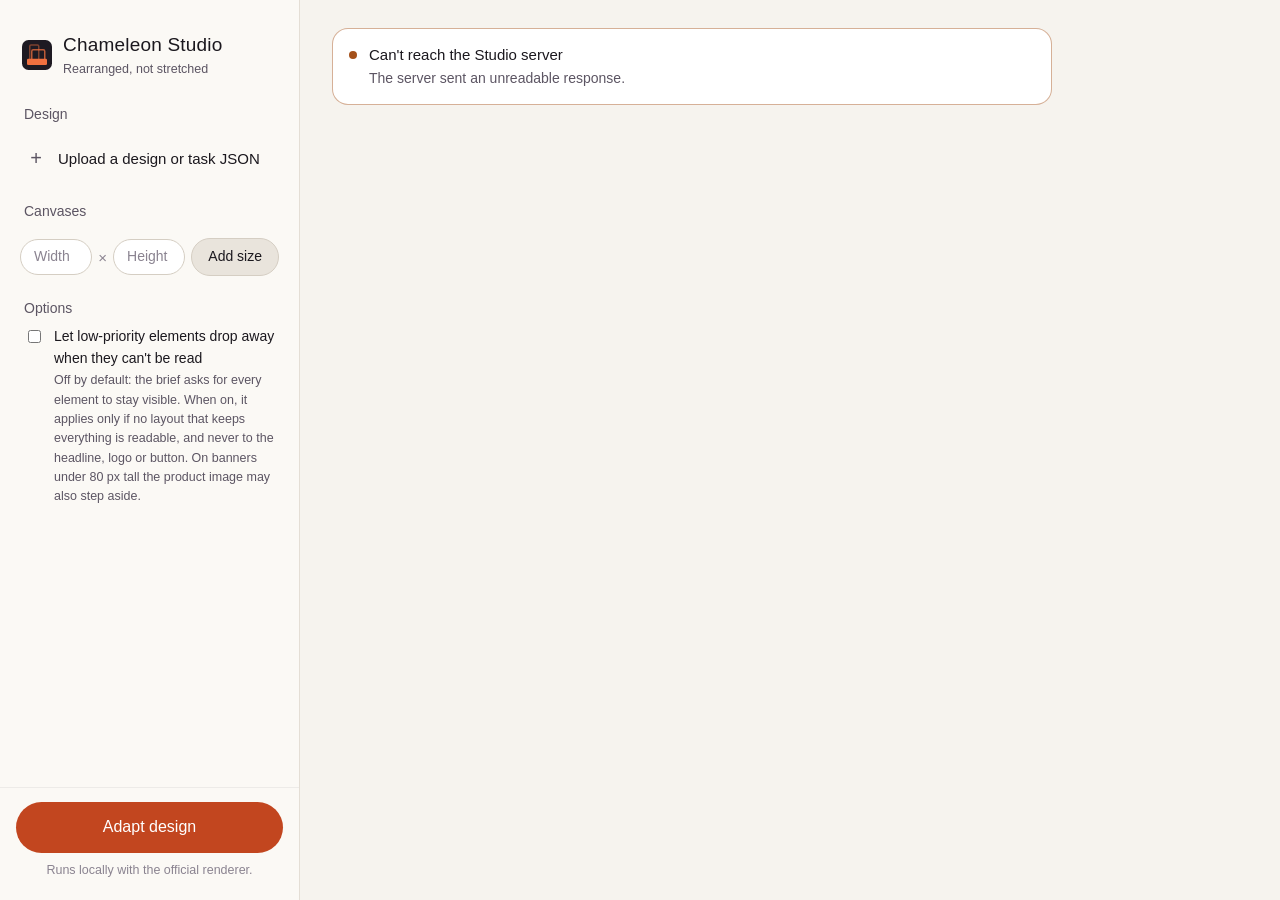
==== commit c3365eb4: "Merge main into the Studio restyle Keeps the new light Studio and takes Volodymyr's review fixes fro" ====
--- a/studio/index.html
+++ b/studio/index.html
@@ -25,7 +25,7 @@
   color-scheme:dark;
 }
 *{box-sizing:border-box}
-html,body{overflow-x:hidden}
+html,body{overflow-x:clip}
 body{margin:0;min-height:100vh;color:var(--text);font:15px/1.55 -apple-system,BlinkMacSystemFont,"SF Pro Text","Inter","Helvetica Neue",sans-serif;-webkit-font-smoothing:antialiased;
   background:var(--bg)}
 button,input,select{font:inherit;color:inherit}
@@ -257,7 +257,7 @@
         <h2>Options</h2>
         <label class="toggle"><input type="checkbox" id="hide">
           <span>Let low-priority elements drop away when they can't be read
-            <small>Off by default: the brief asks for every element to stay visible. When on, it applies only if no layout that keeps everything is readable, and never to the headline, logo or button.</small></span>
+            <small>Off by default: the brief asks for every element to stay visible. When on, it applies only if no layout that keeps everything is readable, and never to the headline, logo or button. On banners under 80 px tall the product image may also step aside.</small></span>
         </label>
       </section>
     </div>
@@ -553,7 +553,7 @@
     ${cand.problems.length
       ? `<div class="verdict warn" role="status"><span class="ic" aria-hidden="true">!</span><div><b>Hard-rule checks: ${cand.problems.length} issue${cand.problems.length === 1 ? "" : "s"}</b>${cand.problems.map(p => `<span class="hint">${esc(p)}</span>`).join("<br>")}</div></div>`
       : `<div class="verdict ok" role="status"><span class="ic" aria-hidden="true">✓</span><div><b>Hard-rule checks pass</b><span class="hint">Same ids, nothing off-canvas, images in proportion, fonts and copy unchanged, text fits its box.</span></div></div>`}
-    <section class="section" aria-labelledby="h-lay"><h2 id="h-lay">Layouts considered <small>${rep.candidates.length}, best score first</small></h2>
+    <section class="section" aria-labelledby="h-lay"><h2 id="h-lay">Layouts considered <small>${rep.candidates.length}, in the engine's ranking</small></h2>
       ${top.map(row).join("")}
       ${rest.length ? `<details class="more"${rest.some(c => c.name === r.sel) ? " open" : ""}><summary>${rest.length} more</summary>${rest.map(row).join("")}</details>` : ""}
     </section>
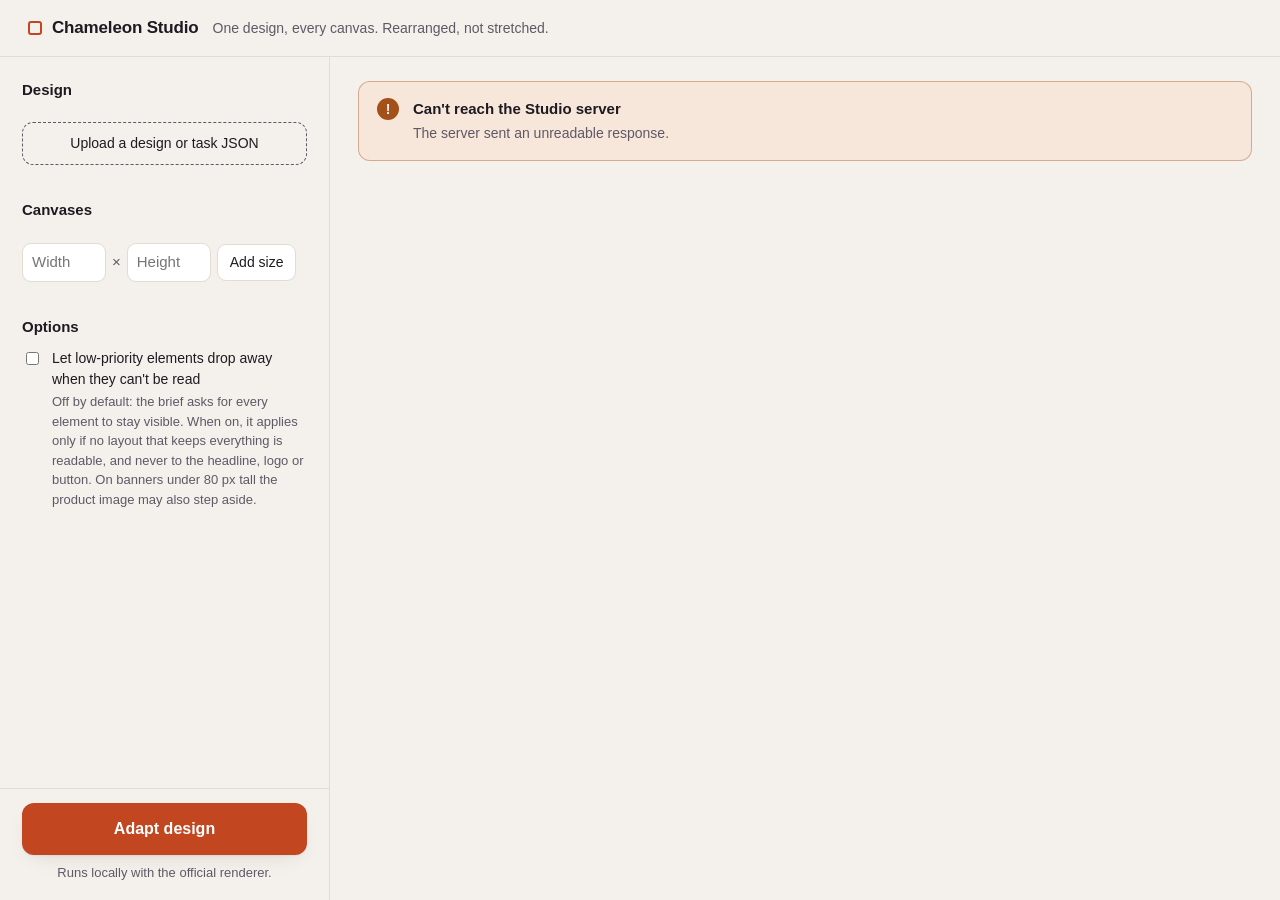
==== commit 6efe66fb: "Bring back the previous site and Studio design Revert 7e8f415 (light, flat redesign from #3)." ====
--- a/studio/index.html
+++ b/studio/index.html
@@ -5,220 +5,211 @@
 <meta name="viewport" content="width=device-width, initial-scale=1">
 <title>Chameleon Studio</title>
 <style>
-/* Light and flat: warm paper, ink, and the brand's Solstice orange for the
-   primary action. No glows. Render previews sit in dark wells so the designs
-   read as they will be drawn. A flat dark set is kept behind data-theme="dark". */
 :root{
-  --bg:#F6F3EE; --side:#FBF9F5; --card:#FFFFFF; --raise:#EFEBE4; --row:#E9E4DC; --row-hover:#F1EDE6;
-  --line:#E4DED5; --line-2:#D5CEC3; --text:#1B181E; --muted:#5C5563; --faint:#8A8390;
-  --accent:#C2461F; --accent-hi:#A93B18; --on-accent:#FFFFFF; --ok:#1F7A4D; --err:#A4501A; --warn:#8A5A00;
-  --stage:#1E1A22; --focus:#C2461F;
-  --ok-soft:rgba(31,122,77,.08); --err-soft:rgba(164,80,26,.08);
+  --paper:#F4F1EC; --card:#FFFFFF; --ink:#1E1A22; --muted:#5F5866; --line:#E2DCD3;
+  --accent:#C2461F; --accent-ink:#FFFFFF; --stage:#2A2530; --ok:#1F7A4D; --warn:#A4501A; --focus:#2457D6;
+  --sunk:#EBE6DE; --accent-soft:#F6E3DA; --ok-soft:#E1F0E7; --warn-soft:#F7E7DA; --shadow:0 1px 2px rgba(30,26,34,.06),0 8px 24px -12px rgba(30,26,34,.18);
+  --r:14px;
   color-scheme:light;
 }
+@media (prefers-color-scheme: dark){
+  :root:not([data-theme="light"]){
+    --paper:#16131A; --card:#211D26; --ink:#F2EEF5; --muted:#B4ABBC; --line:#352F3C;
+    --accent:#F0703F; --accent-ink:#1B0E08; --stage:#0E0C10; --ok:#5BD69A; --warn:#F2A46B; --focus:#8AB0FF;
+    --sunk:#1B1820; --accent-soft:#3A2219; --ok-soft:#18301F; --warn-soft:#3A2A1A; --shadow:0 1px 2px rgba(0,0,0,.3),0 10px 30px -14px rgba(0,0,0,.6);
+    color-scheme:dark;
+  }
+}
 :root[data-theme="dark"]{
-  --bg:#141216; --side:#141216; --card:#1B181E; --raise:#211E25; --row:#26222B; --row-hover:#1F1C23;
-  --line:#2A2630; --line-2:#36313D; --text:#F2EEF5; --muted:#A49CAE; --faint:#716A7B;
-  --accent:#F0703F; --accent-hi:#F4865A; --on-accent:#1B0E08; --ok:#5BD69A; --err:#F2A46B; --warn:#F2B441;
-  --stage:#0E0C10; --focus:#F4A37F;
-  --ok-soft:rgba(91,214,154,.08); --err-soft:rgba(242,164,107,.08);
+  --paper:#16131A; --card:#211D26; --ink:#F2EEF5; --muted:#B4ABBC; --line:#352F3C;
+  --accent:#F0703F; --accent-ink:#1B0E08; --stage:#0E0C10; --ok:#5BD69A; --warn:#F2A46B; --focus:#8AB0FF;
+  --sunk:#1B1820; --accent-soft:#3A2219; --ok-soft:#18301F; --warn-soft:#3A2A1A; --shadow:0 1px 2px rgba(0,0,0,.3),0 10px 30px -14px rgba(0,0,0,.6);
   color-scheme:dark;
 }
 *{box-sizing:border-box}
 html,body{overflow-x:clip}
-body{margin:0;min-height:100vh;color:var(--text);font:15px/1.55 -apple-system,BlinkMacSystemFont,"SF Pro Text","Inter","Helvetica Neue",sans-serif;-webkit-font-smoothing:antialiased;
-  background:var(--bg)}
+body{margin:0;background:var(--paper);color:var(--ink);font:15px/1.5 ui-sans-serif,-apple-system,"Segoe UI",Roboto,sans-serif;-webkit-font-smoothing:antialiased}
 button,input,select{font:inherit;color:inherit}
-button{cursor:pointer;background:none;border:0;padding:0}
+button{cursor:pointer}
 h1,h2,h3,p{margin:0}
-:focus-visible{outline:2px solid var(--focus);outline-offset:2px;border-radius:10px}
+:focus-visible{outline:3px solid var(--focus);outline-offset:2px;border-radius:8px}
 .sr{position:absolute;width:1px;height:1px;overflow:hidden;clip:rect(0 0 0 0);white-space:nowrap}
 
+/* header */
+header{display:flex;align-items:center;gap:14px;padding:14px 28px;border-bottom:1px solid var(--line);background:var(--paper);position:sticky;top:0;z-index:5;height:57px;box-sizing:border-box}
+.brand{display:flex;align-items:center;gap:10px}
+.brand i{width:14px;height:14px;border:2px solid var(--accent);border-radius:3px}
+header h1{font-size:17px;font-weight:650;letter-spacing:-.01em}
+header p{color:var(--muted);font-size:14px}
+
 /* layout */
-.wrap{display:grid;grid-template-columns:300px minmax(0,1fr);min-height:100vh}
-aside{position:sticky;top:0;height:100vh;display:flex;flex-direction:column;border-right:1px solid var(--line);
-  background:var(--side)}
-.side-top{display:flex;align-items:center;gap:11px;padding:30px 22px 18px}
-.mark{width:30px;height:30px;flex:none;display:block}
-
-.side-top b{font-size:19px;font-weight:500;letter-spacing:.2px}
-.side-top small{display:block;color:var(--muted);font-size:12.5px;margin-top:1px}
-.panel{flex:1;overflow:auto;padding:6px 14px 12px;display:flex;flex-direction:column;gap:22px}
-h2{font-size:14px;font-weight:400;color:var(--muted);margin:0 0 6px;padding:0 10px;display:flex;align-items:baseline;gap:8px}
-h2 small{color:var(--faint);font-size:12.5px}
-main{min-width:0;padding:28px 32px 64px}
-
-/* design picker: rows like a sidebar nav */
-.samples{display:flex;flex-direction:column;gap:2px}
-.sample{display:block;width:100%;text-align:left;padding:9px 12px;border-radius:10px}
-.sample:hover{background:var(--row-hover)}
-.sample[aria-pressed="true"]{background:var(--row)}
-.sample b{display:block;font-size:15px;font-weight:500}
-.sample small{display:block;color:var(--muted);font-size:12.5px}
-.upload{margin-top:6px}
+.wrap{display:grid;grid-template-columns:330px minmax(0,1fr);min-height:calc(100vh - 57px)}
+aside{border-right:1px solid var(--line);display:flex;flex-direction:column;position:sticky;top:57px;height:calc(100vh - 57px);overflow:auto}
+.panel{padding:22px 22px 12px;display:flex;flex-direction:column;gap:26px;flex:1}
+main{padding:24px 28px 48px;min-width:0}
+h2{font-size:15px;font-weight:650;margin-bottom:10px}
+h2 small{font-weight:400;color:var(--muted);margin-left:6px;font-size:13px}
+
+/* design picker */
+.samples{display:flex;flex-direction:column;gap:8px}
+.sample{display:block;width:100%;text-align:left;padding:11px 14px;border:1px solid var(--line);border-radius:11px;background:var(--card)}
+.sample:hover{border-color:var(--muted)}
+.sample[aria-pressed="true"]{border-color:var(--accent);box-shadow:inset 0 0 0 1px var(--accent);background:var(--accent-soft)}
+.sample b{display:block;font-size:14px;font-weight:600}
+.sample small{display:block;color:var(--muted);font-size:13px}
+.upload{margin-top:10px}
 .upload input{position:absolute;width:1px;height:1px;opacity:0}
-.upload label{display:flex;align-items:center;gap:12px;padding:9px 12px;border-radius:10px;font-size:15px;cursor:pointer;color:var(--text)}
-.upload label::before{content:"+";width:20px;text-align:center;font-size:20px;line-height:1;color:var(--muted)}
-.upload label:hover{background:var(--row-hover)}
-.upload input:focus-visible + label{outline:2px solid var(--focus);outline-offset:2px}
-.upload.on label{background:var(--row)}
-.note{font-size:13px;color:var(--muted);margin:6px 12px 0}
-.note:empty{display:none}
-.note.err{color:var(--err)}
-
-/* canvases */
-.chips{display:flex;flex-wrap:wrap;gap:6px;padding:0 6px}
-.chip{display:inline-flex;align-items:baseline;gap:6px;padding:5px 12px;border:1px solid var(--line-2);border-radius:999px;font-size:13px;color:var(--muted);min-height:30px}
-.chip:hover{color:var(--text)}
-.chip[aria-pressed="true"]{background:var(--accent);border-color:var(--accent);color:var(--on-accent)}
+.upload label{display:flex;align-items:center;justify-content:center;gap:8px;padding:10px 12px;border:1px dashed var(--muted);border-radius:11px;color:var(--ink);font-size:14px;cursor:pointer;background:transparent}
+.upload label:hover{background:var(--card)}
+.upload input:focus-visible + label{outline:3px solid var(--focus);outline-offset:2px}
+.upload.on label{border-style:solid;border-color:var(--accent);background:var(--accent-soft)}
+.note{font-size:13px;color:var(--muted);margin-top:8px}
+.note.err{color:var(--warn);background:var(--warn-soft);padding:9px 11px;border-radius:9px}
+.note.ok{color:var(--ink)}
+
+/* canvas chips */
+.chips{display:flex;flex-wrap:wrap;gap:6px}
+.chip{display:inline-flex;align-items:baseline;gap:6px;padding:6px 11px;border:1px solid var(--line);border-radius:999px;background:var(--card);font-size:13px;min-height:32px}
+.chip:hover{border-color:var(--muted)}
+.chip[aria-pressed="true"]{background:var(--ink);color:var(--paper);border-color:var(--ink)}
 .chip small{opacity:.7;font-size:12px;font-variant-numeric:tabular-nums}
-.custom{display:flex;gap:6px;margin-top:10px;align-items:center;padding:0 6px}
-.custom input{flex:1 1 0;width:auto;max-width:120px;min-width:0;padding:6px 10px 6px 13px;border:1px solid var(--line-2);border-radius:999px;background:var(--card);color:var(--text);outline:0;font-size:14px}
-.custom input::placeholder{color:var(--faint)}
-.custom input{-moz-appearance:textfield;appearance:textfield}
-.custom input::-webkit-inner-spin-button,.custom input::-webkit-outer-spin-button{-webkit-appearance:none;margin:0}
-.custom input:focus{border-color:var(--faint)}
-.custom span{color:var(--faint)}
-.custom .btn{flex:none}
+.custom{display:flex;gap:6px;margin-top:12px;align-items:center}
+.custom input{width:84px;min-width:0;padding:7px 9px;border:1px solid var(--line);border-radius:9px;background:var(--card)}
+.custom span{color:var(--muted)}
 
 /* buttons */
-.btn{display:inline-flex;align-items:center;justify-content:center;gap:6px;padding:7px 16px;border-radius:999px;background:var(--row);border:1px solid var(--line-2);font-size:14px;min-height:36px;white-space:nowrap}
-.btn:hover{background:var(--row-hover);border-color:var(--faint)}
-.btn:disabled{opacity:.55;cursor:progress}
-.go{padding:14px 16px 20px;border-top:1px solid color-mix(in srgb,var(--text) 6%,transparent)}
-.primary{width:100%;display:flex;align-items:center;justify-content:center;gap:10px;padding:13px 16px;border-radius:999px;background:var(--accent);color:var(--on-accent);font-weight:500;font-size:16px;transition:background .15s}
-.primary:hover{background:var(--accent-hi)}
-.primary[aria-disabled="true"]{opacity:.6;cursor:progress}
-.go p{font-size:12.5px;color:var(--faint);text-align:center;margin-top:8px}
-.spin{width:15px;height:15px;border-radius:50%;border:2px solid color-mix(in srgb,currentColor 35%,transparent);border-top-color:currentColor;animation:spin .8s linear infinite}
+.btn{display:inline-flex;align-items:center;justify-content:center;gap:6px;padding:7px 12px;border:1px solid var(--line);border-radius:9px;background:var(--card);font-size:14px;min-height:36px;white-space:nowrap}
+.btn:hover{border-color:var(--muted)}
+.btn:disabled{opacity:.6;cursor:progress}
+.btn.quiet{border-color:transparent;background:transparent;color:var(--muted)}
+.btn.quiet:hover{color:var(--ink);background:var(--sunk)}
+.go{position:sticky;bottom:0;padding:14px 22px 18px;background:var(--paper);border-top:1px solid var(--line)}
+.primary{width:100%;display:flex;align-items:center;justify-content:center;gap:10px;padding:14px 16px;border:0;border-radius:12px;background:var(--accent);color:var(--accent-ink);font-weight:650;font-size:16px;box-shadow:var(--shadow)}
+.primary:hover{filter:brightness(1.06)}
+.primary[aria-disabled="true"]{opacity:.7;cursor:progress}
+.go p{font-size:13px;color:var(--muted);text-align:center;margin-top:8px}
+.spin{width:16px;height:16px;border-radius:50%;border:2px solid currentColor;border-right-color:transparent;animation:spin .8s linear infinite}
 @keyframes spin{to{transform:rotate(1turn)}}
-label.toggle{display:flex;gap:10px;align-items:flex-start;font-size:14px;cursor:pointer;padding:0 10px}
+label.toggle{display:flex;gap:10px;align-items:flex-start;font-size:14px;cursor:pointer}
 label.toggle input{margin-top:4px;accent-color:var(--accent)}
-label.toggle small{display:block;color:var(--muted);font-size:12.5px;margin-top:2px}
+label.toggle small{display:block;color:var(--muted);font-size:13px;margin-top:2px}
 
 /* states */
-.state{display:grid;place-items:center;text-align:center;min-height:calc(100vh - 120px);padding:24px}
-.state > div{max-width:560px}
-.state h1{font-size:46px;font-weight:500;letter-spacing:-.8px;line-height:1.1}
-.state h3{font-size:17px;font-weight:500;margin:26px 0 6px}
+.state{display:grid;place-items:center;text-align:center;min-height:62vh;padding:24px}
+.state > div{max-width:440px}
+.state h3{font-size:20px;font-weight:650;margin:22px 0 6px;letter-spacing:-.01em}
 .state p{color:var(--muted)}
-.shapes{display:flex;justify-content:center;align-items:flex-end;gap:10px;margin-top:34px}
-.shapes i{display:block;border:1px solid var(--line-2);border-radius:6px;background:var(--card)}
+.shapes{display:flex;justify-content:center;align-items:flex-end;gap:10px}
+.shapes i{display:block;border:2px solid var(--line);border-radius:4px;background:var(--card)}
 .shapes i:nth-child(2){border-color:var(--accent)}
-.alert{display:flex;gap:12px;align-items:flex-start;padding:14px 16px;border-radius:16px;background:var(--card);border:1px solid color-mix(in srgb,var(--err) 45%,transparent);margin-bottom:18px;max-width:720px}
-.alert b{display:block;font-weight:500;margin-bottom:2px}
+.alert{display:flex;gap:14px;align-items:flex-start;text-align:left;padding:16px 18px;border-radius:12px;background:var(--warn-soft);color:var(--ink);border:1px solid color-mix(in srgb,var(--warn) 40%,transparent);margin-bottom:18px}
+.alert b{display:block;margin-bottom:2px}
 .alert p{color:var(--muted);font-size:14px}
-.alert .ic{flex:none;width:8px;height:8px;border-radius:50%;background:var(--err);margin-top:8px;font-size:0}
+.alert .ic{flex:none;width:22px;height:22px;border-radius:50%;background:var(--warn);color:var(--paper);display:grid;place-items:center;font-weight:700;font-size:14px;line-height:1}
 
 /* results */
-.summary{display:flex;gap:16px;align-items:center;margin-bottom:22px;padding:12px;border:1px solid var(--line-2);border-radius:18px;background:var(--card)}
-.summary img{width:auto;height:84px;max-width:120px;object-fit:contain;border-radius:10px;background:var(--stage);flex:none}
-.summary h2{font-size:18px;font-weight:500;color:var(--text);margin:0 0 2px;padding:0}
+.summary{display:flex;gap:18px;align-items:center;margin-bottom:24px;padding:14px;border:1px solid var(--line);border-radius:var(--r);background:var(--card)}
+.summary img{width:auto;height:96px;max-width:140px;object-fit:contain;border-radius:6px;background:var(--stage);flex:none}
+.summary h2{font-size:18px;margin:0 0 2px}
 .summary p{color:var(--muted);font-size:14px}
-.grid{display:grid;grid-template-columns:repeat(auto-fill,minmax(min(100%,320px),1fr));gap:14px}
-.card{background:var(--card);border:1px solid var(--line-2);border-radius:18px;overflow:hidden;display:flex;flex-direction:column}
+.grid{display:grid;grid-template-columns:repeat(auto-fill,minmax(min(100%,320px),1fr));gap:18px}
+.card{background:var(--card);border:1px solid var(--line);border-radius:var(--r);overflow:hidden;display:flex;flex-direction:column;box-shadow:var(--shadow)}
 .card .top{display:flex;justify-content:space-between;gap:10px;padding:12px 16px;align-items:baseline}
-.card .top h3{font-size:15px;font-weight:500}
+.card .top h3{font-size:15px;font-weight:650}
 .card .top span{color:var(--muted);font-size:13px;font-variant-numeric:tabular-nums;white-space:nowrap}
-.stage{background:var(--stage);display:grid;place-items:center;padding:18px;height:260px;position:relative;border-block:1px solid var(--line)}
-.stage img{max-width:100%;max-height:224px;width:auto;height:auto;display:block;border-radius:3px;box-shadow:0 10px 30px rgba(0,0,0,.5)}
-.stage .tag{position:absolute;left:10px;top:10px;font-size:12px;padding:3px 10px;border-radius:999px;background:rgba(21,19,24,.86);color:#F2EEF5;border:1px solid #2D2933}
-.stage .tag.alt{background:#F2EEF5;color:#0B0A0D;border-color:#F2EEF5}
-.stage .none{color:#716A7B;font-size:13px}
+.stage{background:var(--stage);display:grid;place-items:center;padding:18px;height:260px;position:relative}
+.stage img{max-width:100%;max-height:224px;width:auto;height:auto;display:block;box-shadow:0 6px 24px rgba(0,0,0,.35)}
+.stage .tag{position:absolute;left:10px;top:10px;font-size:12px;padding:3px 9px;border-radius:999px;background:rgba(0,0,0,.62);color:#fff}
+.stage .tag.alt{background:#fff;color:#111}
+.stage .none{color:#bbb;font-size:13px}
 .card .bot{display:flex;flex-direction:column;gap:12px;padding:12px 16px 14px}
-.facts{display:flex;gap:8px;flex-wrap:wrap;align-items:center;font-size:12.5px;color:var(--muted);min-width:0}
-.facts .lay{color:var(--text);overflow:hidden;text-overflow:ellipsis;white-space:nowrap;max-width:100%}
-.pill{display:inline-flex;align-items:center;gap:6px;font-size:12.5px;color:var(--muted);white-space:nowrap}
-.pill::before{content:"";width:7px;height:7px;border-radius:50%;background:var(--faint)}
-.pill.ok::before{background:var(--ok)}
-.pill.warn::before{background:var(--err)}
+.facts{display:flex;gap:6px;flex-wrap:wrap;align-items:center;font-size:13px;color:var(--muted);min-width:0}
+.facts .lay{color:var(--ink);overflow:hidden;text-overflow:ellipsis;white-space:nowrap;max-width:100%}
+.pill{font-size:12px;padding:2px 9px;border-radius:999px;background:var(--sunk);color:var(--muted);white-space:nowrap}
+.pill.ok{background:var(--ok-soft);color:var(--ok)}
+.pill.warn{background:var(--warn-soft);color:var(--warn)}
 .acts{display:flex;gap:8px}
 .acts .btn{flex:1}
 [data-cmp]{user-select:none;-webkit-user-select:none;-webkit-touch-callout:none;touch-action:manipulation}
-[data-cmp][aria-pressed="true"]{background:var(--text);color:var(--bg);border-color:var(--text)}
-.skeleton .stage{background:var(--raise)}
-.skeleton .stage::after{content:"";position:absolute;inset:0;background:linear-gradient(90deg,transparent,color-mix(in srgb,var(--text) 5%,transparent),transparent);background-size:200% 100%;animation:sh 1.3s infinite}
-.skeleton .bar-ph{height:10px;border-radius:5px;background:var(--row);width:60%}
+[data-cmp][aria-pressed="true"]{background:var(--ink);color:var(--paper);border-color:var(--ink)}
+.skeleton .stage{background:var(--sunk)}
+.skeleton .stage::after{content:"";position:absolute;inset:0;background:linear-gradient(90deg,transparent,color-mix(in srgb,var(--card) 60%,transparent),transparent);background-size:200% 100%;animation:sh 1.3s infinite}
+.skeleton .bar-ph{height:12px;border-radius:6px;background:var(--sunk);width:60%}
 @keyframes sh{from{background-position:100% 0}to{background-position:-100% 0}}
 @media (prefers-reduced-motion: reduce){.skeleton .stage::after,.spin{animation:none}}
 
-/* explanation dialog: a panel like the agent's settings sheet */
-dialog{width:min(1240px,96vw);max-height:94vh;border:1px solid var(--line-2);border-radius:20px;padding:0;background:var(--side);color:var(--text);overflow:hidden}
-dialog::backdrop{background:rgba(27,24,30,.45)}
-.dhead{display:flex;align-items:center;gap:10px;padding:14px 16px 14px 22px;border-bottom:1px solid var(--line)}
-.dhead h2{font-size:18px;font-weight:500;color:var(--text);margin:0;padding:0;flex:1;min-width:0;display:block}
-.dhead h2 span{color:var(--muted);font-weight:400;font-size:14px;margin-left:8px;font-variant-numeric:tabular-nums}
+/* explanation dialog */
+dialog{width:min(1240px,96vw);max-height:94vh;border:1px solid var(--line);border-radius:18px;padding:0;background:var(--paper);color:var(--ink);overflow:hidden}
+dialog::backdrop{background:rgba(10,8,12,.6)}
+.dhead{display:flex;align-items:center;gap:12px;padding:14px 18px;border-bottom:1px solid var(--line);background:var(--card)}
+.dhead h2{font-size:18px;margin:0;flex:1;min-width:0}
+.dhead h2 span{color:var(--muted);font-weight:400;font-size:15px;margin-left:8px;font-variant-numeric:tabular-nums}
 .dlg{display:grid;grid-template-columns:minmax(0,1.35fr) minmax(320px,1fr);height:min(calc(94vh - 66px),880px)}
-.dlg .left{background:var(--stage);padding:16px;display:flex;flex-direction:column;gap:12px;min-height:0;color:#F2EEF5;border-right:1px solid var(--line)}
+.dlg .left{background:var(--stage);padding:16px;display:flex;flex-direction:column;gap:14px;min-height:0;color:#eee}
 .dlg .right{padding:20px 22px 28px;overflow:auto}
 .lefttools{display:flex;gap:10px 16px;align-items:center;flex-wrap:wrap}
-.seg{display:inline-flex;padding:3px;border-radius:999px;background:#1E1B23;border:1px solid #2D2933}
-.seg button{padding:5px 13px;border-radius:999px;color:#A49CAE;font-size:13.5px}
-.seg button:hover{color:#F2EEF5}
-.seg button[aria-pressed="true"]{background:#F2EEF5;color:#0B0A0D}
+.seg{display:inline-flex;border:1px solid #555;border-radius:10px;overflow:hidden}
+.seg button{padding:7px 13px;border:0;background:transparent;color:#ddd;font-size:14px}
+.seg button + button{border-left:1px solid #555}
+.seg button[aria-pressed="true"]{background:#fff;color:#111}
 .lefttools label{display:flex;gap:8px;align-items:center;font-size:14px;cursor:pointer}
 .lefttools input{accent-color:var(--accent);width:16px;height:16px}
 .viewer{display:grid;place-items:center;flex:1;min-height:0}
 .viewer .box{position:relative;max-width:100%;max-height:100%}
-.viewer img{display:block;max-width:100%;max-height:calc(94vh - 190px);object-fit:contain}
+.viewer img{display:block;max-width:100%;max-height:calc(94vh - 170px);object-fit:contain}
 .viewer svg{position:absolute;inset:0;width:100%;height:100%;pointer-events:none}
-.legend{display:flex;flex-wrap:wrap;gap:6px 14px;font-size:12.5px;color:#A49CAE}
+.legend{display:flex;flex-wrap:wrap;gap:6px 14px;font-size:12px;color:#ccc}
 .legend span{display:inline-flex;align-items:center;gap:6px}
-.legend i,.sw{display:inline-block;width:9px;height:9px;border-radius:50%;flex:none}
+.legend i,.sw{display:inline-block;width:11px;height:11px;border-radius:3px;flex:none}
 .lede{color:var(--muted)}
-.verdict{display:flex;gap:12px;align-items:flex-start;margin-top:16px;padding:12px 14px;border-radius:14px;font-size:14px;border:1px solid var(--line-2);background:var(--card)}
-.verdict b{display:block;font-weight:500}
-.verdict .ic{flex:none;width:8px;height:8px;border-radius:50%;margin-top:8px;font-size:0}
-.verdict.ok .ic{background:var(--ok);box-shadow:0 0 0 4px var(--ok-soft)}
-.verdict.warn .ic{background:var(--err);box-shadow:0 0 0 4px var(--err-soft)}
+.verdict{display:flex;gap:10px;align-items:flex-start;margin-top:16px;padding:12px 14px;border-radius:12px;font-size:14px}
+.verdict.ok{background:var(--ok-soft)}
+.verdict.warn{background:var(--warn-soft)}
+.verdict b{display:block}
+.verdict .ic{flex:none;width:20px;height:20px;border-radius:50%;display:grid;place-items:center;font-size:12px;font-weight:700;color:var(--paper);margin-top:1px}
+.verdict.ok .ic{background:var(--ok)}
+.verdict.warn .ic{background:var(--warn)}
 .section{margin-top:26px}
-.section h2{color:var(--text);font-size:15px;font-weight:500;padding:0;margin-bottom:8px}
 .section > p.hint{margin-top:10px}
 .hint{color:var(--muted);font-size:13px}
-.cand{display:grid;grid-template-columns:minmax(0,1fr) 72px 34px 64px;gap:10px;align-items:center;padding:7px 10px;margin:0 -10px;border-radius:10px;font-size:13.5px}
-.cand:hover{background:var(--row-hover)}
-.cand.sel{background:var(--row)}
+.cand{display:grid;grid-template-columns:minmax(0,1fr) 72px 34px 64px;gap:10px;align-items:center;padding:8px 0;border-bottom:1px solid var(--line);font-size:13px}
+.cand:first-of-type{border-top:1px solid var(--line)}
 .cand .nm{min-width:0;overflow-wrap:anywhere}
-.cand .nm b{font-weight:500}
-.cand .nm small{display:block;color:var(--muted);font-size:12px}
+.cand .nm small{display:block;color:var(--muted)}
+.cand.sel .nm b{color:var(--accent)}
 .cand .num{font-variant-numeric:tabular-nums;color:var(--muted);text-align:right}
-.cand .btn{min-height:30px;padding:3px 12px;font-size:13px}
+.cand .btn{min-height:32px;padding:4px 10px;font-size:13px}
 .cand .pill{justify-self:center}
-.bar{height:3px;border-radius:3px;background:var(--line-2);overflow:hidden}
+.bar{height:6px;border-radius:3px;background:var(--sunk);overflow:hidden}
 .bar i{display:block;height:100%;background:var(--accent);border-radius:3px}
-.parts{display:grid;grid-template-columns:110px minmax(0,1fr) 32px;gap:9px 12px;font-size:13.5px;align-items:center}
-.parts .v{text-align:right;font-variant-numeric:tabular-nums;color:var(--muted)}
-.role{display:grid;grid-template-columns:9px 90px minmax(0,1fr);gap:10px;font-size:13.5px;padding:9px 0;border-top:1px solid var(--line);align-items:baseline}
-.role b{font-weight:500}
-.role .sw{transform:translateY(-1px)}
-.role code{display:block;font:12px "SF Mono",ui-monospace,Menlo,monospace;color:var(--faint);overflow-wrap:anywhere;margin-top:2px}
-.more{margin-top:4px}
-.more summary{cursor:pointer;color:var(--muted);font-size:13px;padding:6px 0;list-style:none}
-.more summary::-webkit-details-marker{display:none}
-.more summary::before{content:"›";display:inline-block;margin-right:8px;transition:transform .15s}
-.more[open] summary::before{transform:rotate(90deg)}
+.parts{display:grid;grid-template-columns:110px minmax(0,1fr) 32px;gap:8px 12px;font-size:13px;align-items:center}
+.parts span:last-child,.parts .v{text-align:right;font-variant-numeric:tabular-nums;color:var(--muted)}
+.role{display:grid;grid-template-columns:11px 84px minmax(0,1fr);gap:10px;font-size:13px;padding:8px 0;border-bottom:1px solid var(--line);align-items:baseline}
+.role .sw{transform:translateY(1px)}
+.role code{display:block;font-size:12px;color:var(--muted);overflow-wrap:anywhere;margin-top:2px}
+.more{margin-top:8px}
+.more summary{cursor:pointer;color:var(--muted);font-size:13px;padding:6px 0}
 
 @media (max-width:900px){
   .wrap{grid-template-columns:minmax(0,1fr)}
-  aside{position:static;height:auto;border-right:0;border-bottom:1px solid var(--line)}
-  .side-top{padding:20px 18px 12px}
-  .panel{overflow:visible;padding:4px 8px 6px}
-  .go{padding:14px 14px 18px}
+  aside{position:static;height:auto;border-right:0;border-bottom:1px solid var(--line);overflow:visible}
+  .panel{padding:18px 16px 4px}
+  .go{position:static;padding:16px;background:none}
   main{padding:18px 16px 40px}
-  .state{min-height:auto;padding:36px 4px}
-  .state h1{font-size:34px}
+  header{padding:12px 16px;flex-wrap:wrap;gap:4px 12px;height:auto;position:static}
   dialog{width:100vw;max-width:100vw;height:100dvh;max-height:100dvh;border-radius:0;border:0}
-  .dlg{height:calc(100dvh - 70px);overflow:auto;display:block}
-  .dlg .left{padding:12px;border-right:0}
+  .dlg{grid-template-columns:minmax(0,1fr);height:calc(100dvh - 70px);overflow:auto;display:block}
+  .dlg .left{padding:12px}
+  .dhead{padding:12px 16px;gap:8px}
+  .dhead h2{font-size:17px}
+  .dhead h2 span{display:block;margin-left:0;font-size:14px}
   .viewer img{max-height:46vh}
   .dlg .right{overflow:visible;padding:18px 16px 32px}
-  .dhead{padding:12px 14px 12px 16px;gap:8px}
-  .dhead h2{font-size:17px}
-  .dhead h2 span{display:block;margin-left:0;font-size:13.5px}
+  .state{min-height:auto;padding:28px 8px}
 }
 @media (max-width:420px){
-  .summary{gap:12px}
-  .summary img{height:68px;max-width:90px}
+  .summary{gap:12px;padding:12px}
+  .summary img{height:72px;max-width:96px}
   .cand{grid-template-columns:minmax(0,1fr) 34px 64px}
   .cand .bar{display:none}
   .stage{height:220px}
@@ -227,9 +218,12 @@
 </style>
 </head>
 <body>
+<header>
+  <div class="brand"><i aria-hidden="true"></i><h1>Chameleon Studio</h1></div>
+  <p>One design, every canvas. Rearranged, not stretched.</p>
+</header>
 <div class="wrap">
   <aside aria-label="Settings">
-    <div class="side-top"><svg class="mark" viewBox="0 0 240 240" aria-hidden="true"><rect width="240" height="240" rx="52" fill="#1E1A22"/><rect x="62" y="40" width="72" height="128" rx="10" fill="none" stroke="#F0703F" stroke-width="12" opacity=".45"/><rect x="78" y="78" width="104" height="104" rx="12" fill="none" stroke="#F0703F" stroke-width="12" opacity=".75"/><rect x="40" y="150" width="160" height="50" rx="10" fill="#F0703F"/></svg><div><b>Chameleon Studio</b><small>Rearranged, not stretched</small></div></div>
     <div class="panel">
       <section>
         <h2 id="h-design">Design</h2>
@@ -321,7 +315,6 @@
 
 function showEmpty(){
   $("#main").innerHTML = `<div class="state"><div>
-    <h1>Same design.<br>Every canvas.</h1>
     <div class="shapes" aria-hidden="true"><i style="width:44px;height:78px"></i><i style="width:66px;height:66px"></i><i style="width:112px;height:28px"></i><i style="width:30px;height:96px"></i></div>
     <h3>Pick a design and the canvases you need</h3>
     <p>Then press <b>Adapt design</b>. Each canvas gets its own layout, rendered by the official renderer on this machine.</p>
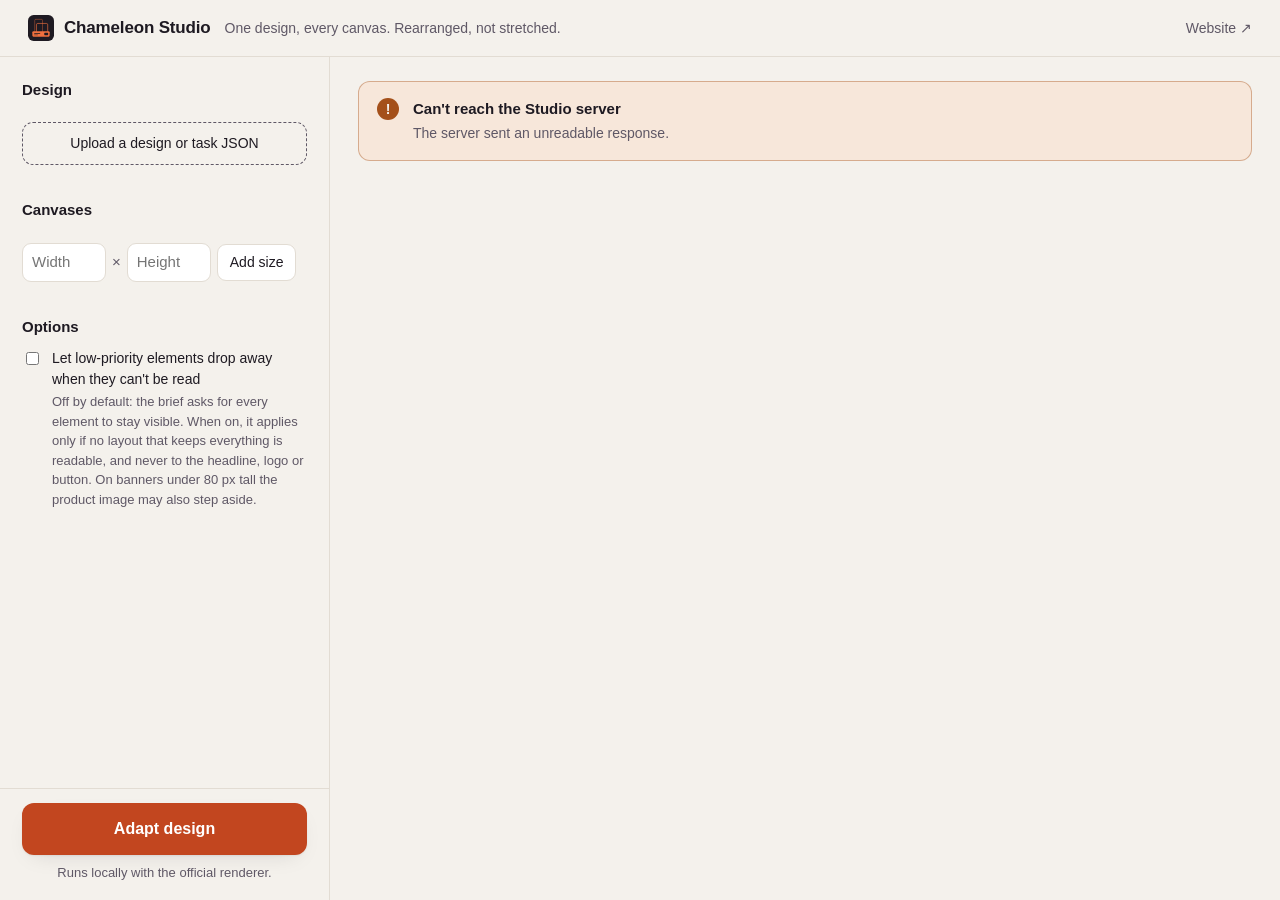
==== commit 7dbfaab1: "Use the new logo in the Studio header and tab icon Replace the old outlined square with docs/logo.sv" ====
--- a/studio/index.html
+++ b/studio/index.html
@@ -4,6 +4,7 @@
 <meta charset="utf-8">
 <meta name="viewport" content="width=device-width, initial-scale=1">
 <title>Chameleon Studio</title>
+<link rel="icon" type="image/svg+xml" href="[data-uri]">
 <style>
 :root{
   --paper:#F4F1EC; --card:#FFFFFF; --ink:#1E1A22; --muted:#5F5866; --line:#E2DCD3;
@@ -38,9 +39,11 @@
 /* header */
 header{display:flex;align-items:center;gap:14px;padding:14px 28px;border-bottom:1px solid var(--line);background:var(--paper);position:sticky;top:0;z-index:5;height:57px;box-sizing:border-box}
 .brand{display:flex;align-items:center;gap:10px}
-.brand i{width:14px;height:14px;border:2px solid var(--accent);border-radius:3px}
+.brand svg{display:block;width:26px;height:26px;flex:none}
 header h1{font-size:17px;font-weight:650;letter-spacing:-.01em}
 header p{color:var(--muted);font-size:14px}
+header .site{margin-left:auto;color:var(--muted);font-size:14px;text-decoration:none;white-space:nowrap}
+header .site:hover{color:var(--ink);text-decoration:underline}
 
 /* layout */
 .wrap{display:grid;grid-template-columns:330px minmax(0,1fr);min-height:calc(100vh - 57px)}
@@ -197,6 +200,7 @@
   .go{position:static;padding:16px;background:none}
   main{padding:18px 16px 40px}
   header{padding:12px 16px;flex-wrap:wrap;gap:4px 12px;height:auto;position:static}
+  header p{order:1;width:100%}
   dialog{width:100vw;max-width:100vw;height:100dvh;max-height:100dvh;border-radius:0;border:0}
   .dlg{grid-template-columns:minmax(0,1fr);height:calc(100dvh - 70px);overflow:auto;display:block}
   .dlg .left{padding:12px}
@@ -219,8 +223,9 @@
 </head>
 <body>
 <header>
-  <div class="brand"><i aria-hidden="true"></i><h1>Chameleon Studio</h1></div>
+  <div class="brand"><svg xmlns="http://www.w3.org/2000/svg" width="26" height="26" viewBox="0 0 240 240" aria-hidden="true" focusable="false"><rect width="240" height="240" rx="52" fill="#1E1A22"/><rect x="62" y="40" width="72" height="128" rx="10" fill="none" stroke="#F0703F" stroke-width="8" opacity=".45"/><rect x="78" y="78" width="104" height="104" rx="12" fill="none" stroke="#F0703F" stroke-width="8" opacity=".75"/><rect x="40" y="150" width="160" height="50" rx="10" fill="#F0703F"/><rect x="56" y="166" width="58" height="8" rx="4" fill="#1E1A22"/><rect x="56" y="180" width="36" height="6" rx="3" fill="#1E1A22" opacity=".6"/><rect x="150" y="164" width="36" height="22" rx="6" fill="#1E1A22"/></svg><h1>Chameleon Studio</h1></div>
   <p>One design, every canvas. Rearranged, not stretched.</p>
+  <a class="site" href="https://chameleon-resize.vercel.app" target="_blank" rel="noopener">Website ↗</a>
 </header>
 <div class="wrap">
   <aside aria-label="Settings">
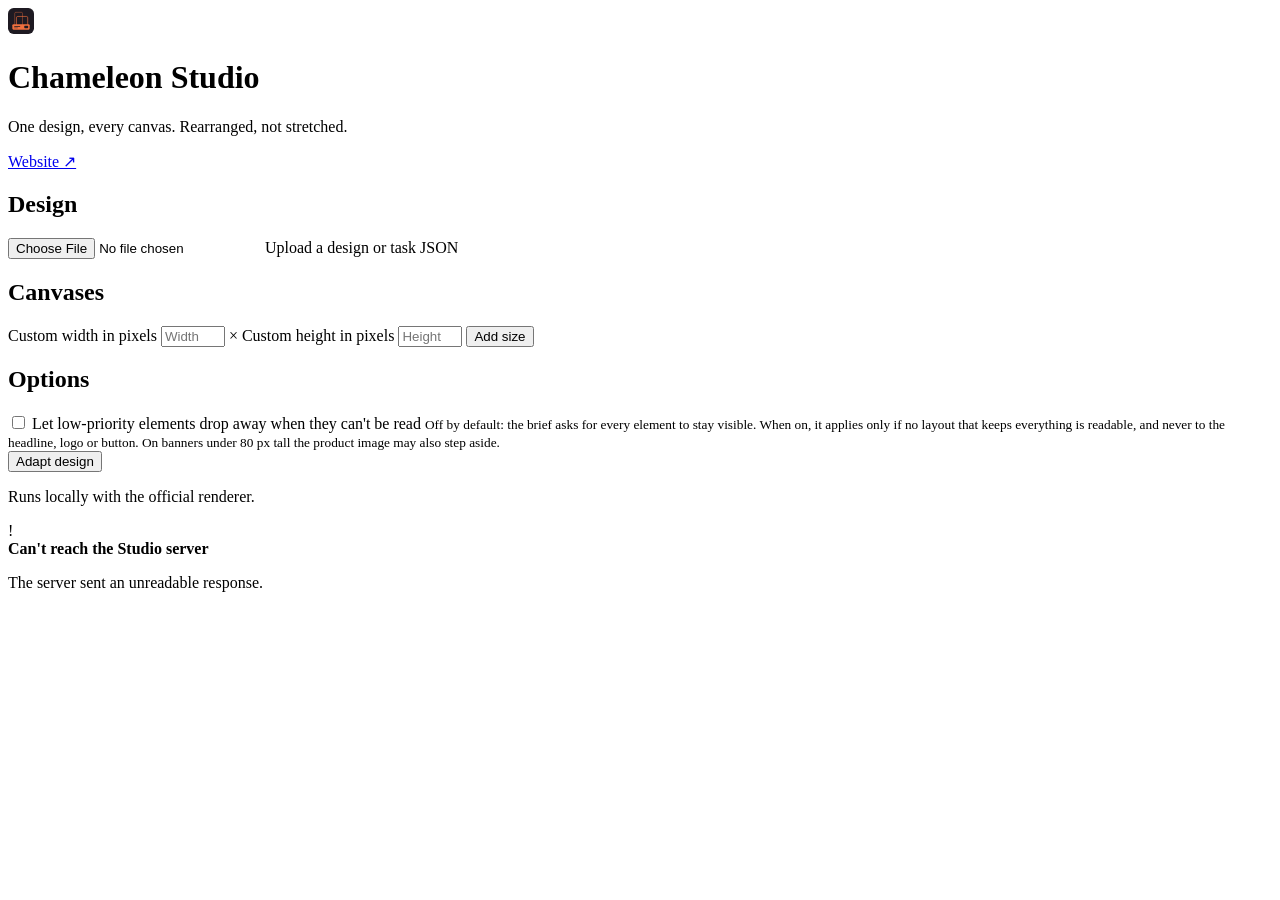
==== commit 73669f72: "Move the site and Studio styles into their own CSS files site/style.css is inlined at build time, so" ====
--- a/studio/index.html
+++ b/studio/index.html
@@ -5,221 +5,7 @@
 <meta name="viewport" content="width=device-width, initial-scale=1">
 <title>Chameleon Studio</title>
 <link rel="icon" type="image/svg+xml" href="[data-uri]">
-<style>
-:root{
-  --paper:#F4F1EC; --card:#FFFFFF; --ink:#1E1A22; --muted:#5F5866; --line:#E2DCD3;
-  --accent:#C2461F; --accent-ink:#FFFFFF; --stage:#2A2530; --ok:#1F7A4D; --warn:#A4501A; --focus:#2457D6;
-  --sunk:#EBE6DE; --accent-soft:#F6E3DA; --ok-soft:#E1F0E7; --warn-soft:#F7E7DA; --shadow:0 1px 2px rgba(30,26,34,.06),0 8px 24px -12px rgba(30,26,34,.18);
-  --r:14px;
-  color-scheme:light;
-}
-@media (prefers-color-scheme: dark){
-  :root:not([data-theme="light"]){
-    --paper:#16131A; --card:#211D26; --ink:#F2EEF5; --muted:#B4ABBC; --line:#352F3C;
-    --accent:#F0703F; --accent-ink:#1B0E08; --stage:#0E0C10; --ok:#5BD69A; --warn:#F2A46B; --focus:#8AB0FF;
-    --sunk:#1B1820; --accent-soft:#3A2219; --ok-soft:#18301F; --warn-soft:#3A2A1A; --shadow:0 1px 2px rgba(0,0,0,.3),0 10px 30px -14px rgba(0,0,0,.6);
-    color-scheme:dark;
-  }
-}
-:root[data-theme="dark"]{
-  --paper:#16131A; --card:#211D26; --ink:#F2EEF5; --muted:#B4ABBC; --line:#352F3C;
-  --accent:#F0703F; --accent-ink:#1B0E08; --stage:#0E0C10; --ok:#5BD69A; --warn:#F2A46B; --focus:#8AB0FF;
-  --sunk:#1B1820; --accent-soft:#3A2219; --ok-soft:#18301F; --warn-soft:#3A2A1A; --shadow:0 1px 2px rgba(0,0,0,.3),0 10px 30px -14px rgba(0,0,0,.6);
-  color-scheme:dark;
-}
-*{box-sizing:border-box}
-html,body{overflow-x:clip}
-body{margin:0;background:var(--paper);color:var(--ink);font:15px/1.5 ui-sans-serif,-apple-system,"Segoe UI",Roboto,sans-serif;-webkit-font-smoothing:antialiased}
-button,input,select{font:inherit;color:inherit}
-button{cursor:pointer}
-h1,h2,h3,p{margin:0}
-:focus-visible{outline:3px solid var(--focus);outline-offset:2px;border-radius:8px}
-.sr{position:absolute;width:1px;height:1px;overflow:hidden;clip:rect(0 0 0 0);white-space:nowrap}
-
-/* header */
-header{display:flex;align-items:center;gap:14px;padding:14px 28px;border-bottom:1px solid var(--line);background:var(--paper);position:sticky;top:0;z-index:5;height:57px;box-sizing:border-box}
-.brand{display:flex;align-items:center;gap:10px}
-.brand svg{display:block;width:26px;height:26px;flex:none}
-header h1{font-size:17px;font-weight:650;letter-spacing:-.01em}
-header p{color:var(--muted);font-size:14px}
-header .site{margin-left:auto;color:var(--muted);font-size:14px;text-decoration:none;white-space:nowrap}
-header .site:hover{color:var(--ink);text-decoration:underline}
-
-/* layout */
-.wrap{display:grid;grid-template-columns:330px minmax(0,1fr);min-height:calc(100vh - 57px)}
-aside{border-right:1px solid var(--line);display:flex;flex-direction:column;position:sticky;top:57px;height:calc(100vh - 57px);overflow:auto}
-.panel{padding:22px 22px 12px;display:flex;flex-direction:column;gap:26px;flex:1}
-main{padding:24px 28px 48px;min-width:0}
-h2{font-size:15px;font-weight:650;margin-bottom:10px}
-h2 small{font-weight:400;color:var(--muted);margin-left:6px;font-size:13px}
-
-/* design picker */
-.samples{display:flex;flex-direction:column;gap:8px}
-.sample{display:block;width:100%;text-align:left;padding:11px 14px;border:1px solid var(--line);border-radius:11px;background:var(--card)}
-.sample:hover{border-color:var(--muted)}
-.sample[aria-pressed="true"]{border-color:var(--accent);box-shadow:inset 0 0 0 1px var(--accent);background:var(--accent-soft)}
-.sample b{display:block;font-size:14px;font-weight:600}
-.sample small{display:block;color:var(--muted);font-size:13px}
-.upload{margin-top:10px}
-.upload input{position:absolute;width:1px;height:1px;opacity:0}
-.upload label{display:flex;align-items:center;justify-content:center;gap:8px;padding:10px 12px;border:1px dashed var(--muted);border-radius:11px;color:var(--ink);font-size:14px;cursor:pointer;background:transparent}
-.upload label:hover{background:var(--card)}
-.upload input:focus-visible + label{outline:3px solid var(--focus);outline-offset:2px}
-.upload.on label{border-style:solid;border-color:var(--accent);background:var(--accent-soft)}
-.note{font-size:13px;color:var(--muted);margin-top:8px}
-.note.err{color:var(--warn);background:var(--warn-soft);padding:9px 11px;border-radius:9px}
-.note.ok{color:var(--ink)}
-
-/* canvas chips */
-.chips{display:flex;flex-wrap:wrap;gap:6px}
-.chip{display:inline-flex;align-items:baseline;gap:6px;padding:6px 11px;border:1px solid var(--line);border-radius:999px;background:var(--card);font-size:13px;min-height:32px}
-.chip:hover{border-color:var(--muted)}
-.chip[aria-pressed="true"]{background:var(--ink);color:var(--paper);border-color:var(--ink)}
-.chip small{opacity:.7;font-size:12px;font-variant-numeric:tabular-nums}
-.custom{display:flex;gap:6px;margin-top:12px;align-items:center}
-.custom input{width:84px;min-width:0;padding:7px 9px;border:1px solid var(--line);border-radius:9px;background:var(--card)}
-.custom span{color:var(--muted)}
-
-/* buttons */
-.btn{display:inline-flex;align-items:center;justify-content:center;gap:6px;padding:7px 12px;border:1px solid var(--line);border-radius:9px;background:var(--card);font-size:14px;min-height:36px;white-space:nowrap}
-.btn:hover{border-color:var(--muted)}
-.btn:disabled{opacity:.6;cursor:progress}
-.btn.quiet{border-color:transparent;background:transparent;color:var(--muted)}
-.btn.quiet:hover{color:var(--ink);background:var(--sunk)}
-.go{position:sticky;bottom:0;padding:14px 22px 18px;background:var(--paper);border-top:1px solid var(--line)}
-.primary{width:100%;display:flex;align-items:center;justify-content:center;gap:10px;padding:14px 16px;border:0;border-radius:12px;background:var(--accent);color:var(--accent-ink);font-weight:650;font-size:16px;box-shadow:var(--shadow)}
-.primary:hover{filter:brightness(1.06)}
-.primary[aria-disabled="true"]{opacity:.7;cursor:progress}
-.go p{font-size:13px;color:var(--muted);text-align:center;margin-top:8px}
-.spin{width:16px;height:16px;border-radius:50%;border:2px solid currentColor;border-right-color:transparent;animation:spin .8s linear infinite}
-@keyframes spin{to{transform:rotate(1turn)}}
-label.toggle{display:flex;gap:10px;align-items:flex-start;font-size:14px;cursor:pointer}
-label.toggle input{margin-top:4px;accent-color:var(--accent)}
-label.toggle small{display:block;color:var(--muted);font-size:13px;margin-top:2px}
-
-/* states */
-.state{display:grid;place-items:center;text-align:center;min-height:62vh;padding:24px}
-.state > div{max-width:440px}
-.state h3{font-size:20px;font-weight:650;margin:22px 0 6px;letter-spacing:-.01em}
-.state p{color:var(--muted)}
-.shapes{display:flex;justify-content:center;align-items:flex-end;gap:10px}
-.shapes i{display:block;border:2px solid var(--line);border-radius:4px;background:var(--card)}
-.shapes i:nth-child(2){border-color:var(--accent)}
-.alert{display:flex;gap:14px;align-items:flex-start;text-align:left;padding:16px 18px;border-radius:12px;background:var(--warn-soft);color:var(--ink);border:1px solid color-mix(in srgb,var(--warn) 40%,transparent);margin-bottom:18px}
-.alert b{display:block;margin-bottom:2px}
-.alert p{color:var(--muted);font-size:14px}
-.alert .ic{flex:none;width:22px;height:22px;border-radius:50%;background:var(--warn);color:var(--paper);display:grid;place-items:center;font-weight:700;font-size:14px;line-height:1}
-
-/* results */
-.summary{display:flex;gap:18px;align-items:center;margin-bottom:24px;padding:14px;border:1px solid var(--line);border-radius:var(--r);background:var(--card)}
-.summary img{width:auto;height:96px;max-width:140px;object-fit:contain;border-radius:6px;background:var(--stage);flex:none}
-.summary h2{font-size:18px;margin:0 0 2px}
-.summary p{color:var(--muted);font-size:14px}
-.grid{display:grid;grid-template-columns:repeat(auto-fill,minmax(min(100%,320px),1fr));gap:18px}
-.card{background:var(--card);border:1px solid var(--line);border-radius:var(--r);overflow:hidden;display:flex;flex-direction:column;box-shadow:var(--shadow)}
-.card .top{display:flex;justify-content:space-between;gap:10px;padding:12px 16px;align-items:baseline}
-.card .top h3{font-size:15px;font-weight:650}
-.card .top span{color:var(--muted);font-size:13px;font-variant-numeric:tabular-nums;white-space:nowrap}
-.stage{background:var(--stage);display:grid;place-items:center;padding:18px;height:260px;position:relative}
-.stage img{max-width:100%;max-height:224px;width:auto;height:auto;display:block;box-shadow:0 6px 24px rgba(0,0,0,.35)}
-.stage .tag{position:absolute;left:10px;top:10px;font-size:12px;padding:3px 9px;border-radius:999px;background:rgba(0,0,0,.62);color:#fff}
-.stage .tag.alt{background:#fff;color:#111}
-.stage .none{color:#bbb;font-size:13px}
-.card .bot{display:flex;flex-direction:column;gap:12px;padding:12px 16px 14px}
-.facts{display:flex;gap:6px;flex-wrap:wrap;align-items:center;font-size:13px;color:var(--muted);min-width:0}
-.facts .lay{color:var(--ink);overflow:hidden;text-overflow:ellipsis;white-space:nowrap;max-width:100%}
-.pill{font-size:12px;padding:2px 9px;border-radius:999px;background:var(--sunk);color:var(--muted);white-space:nowrap}
-.pill.ok{background:var(--ok-soft);color:var(--ok)}
-.pill.warn{background:var(--warn-soft);color:var(--warn)}
-.acts{display:flex;gap:8px}
-.acts .btn{flex:1}
-[data-cmp]{user-select:none;-webkit-user-select:none;-webkit-touch-callout:none;touch-action:manipulation}
-[data-cmp][aria-pressed="true"]{background:var(--ink);color:var(--paper);border-color:var(--ink)}
-.skeleton .stage{background:var(--sunk)}
-.skeleton .stage::after{content:"";position:absolute;inset:0;background:linear-gradient(90deg,transparent,color-mix(in srgb,var(--card) 60%,transparent),transparent);background-size:200% 100%;animation:sh 1.3s infinite}
-.skeleton .bar-ph{height:12px;border-radius:6px;background:var(--sunk);width:60%}
-@keyframes sh{from{background-position:100% 0}to{background-position:-100% 0}}
-@media (prefers-reduced-motion: reduce){.skeleton .stage::after,.spin{animation:none}}
-
-/* explanation dialog */
-dialog{width:min(1240px,96vw);max-height:94vh;border:1px solid var(--line);border-radius:18px;padding:0;background:var(--paper);color:var(--ink);overflow:hidden}
-dialog::backdrop{background:rgba(10,8,12,.6)}
-.dhead{display:flex;align-items:center;gap:12px;padding:14px 18px;border-bottom:1px solid var(--line);background:var(--card)}
-.dhead h2{font-size:18px;margin:0;flex:1;min-width:0}
-.dhead h2 span{color:var(--muted);font-weight:400;font-size:15px;margin-left:8px;font-variant-numeric:tabular-nums}
-.dlg{display:grid;grid-template-columns:minmax(0,1.35fr) minmax(320px,1fr);height:min(calc(94vh - 66px),880px)}
-.dlg .left{background:var(--stage);padding:16px;display:flex;flex-direction:column;gap:14px;min-height:0;color:#eee}
-.dlg .right{padding:20px 22px 28px;overflow:auto}
-.lefttools{display:flex;gap:10px 16px;align-items:center;flex-wrap:wrap}
-.seg{display:inline-flex;border:1px solid #555;border-radius:10px;overflow:hidden}
-.seg button{padding:7px 13px;border:0;background:transparent;color:#ddd;font-size:14px}
-.seg button + button{border-left:1px solid #555}
-.seg button[aria-pressed="true"]{background:#fff;color:#111}
-.lefttools label{display:flex;gap:8px;align-items:center;font-size:14px;cursor:pointer}
-.lefttools input{accent-color:var(--accent);width:16px;height:16px}
-.viewer{display:grid;place-items:center;flex:1;min-height:0}
-.viewer .box{position:relative;max-width:100%;max-height:100%}
-.viewer img{display:block;max-width:100%;max-height:calc(94vh - 170px);object-fit:contain}
-.viewer svg{position:absolute;inset:0;width:100%;height:100%;pointer-events:none}
-.legend{display:flex;flex-wrap:wrap;gap:6px 14px;font-size:12px;color:#ccc}
-.legend span{display:inline-flex;align-items:center;gap:6px}
-.legend i,.sw{display:inline-block;width:11px;height:11px;border-radius:3px;flex:none}
-.lede{color:var(--muted)}
-.verdict{display:flex;gap:10px;align-items:flex-start;margin-top:16px;padding:12px 14px;border-radius:12px;font-size:14px}
-.verdict.ok{background:var(--ok-soft)}
-.verdict.warn{background:var(--warn-soft)}
-.verdict b{display:block}
-.verdict .ic{flex:none;width:20px;height:20px;border-radius:50%;display:grid;place-items:center;font-size:12px;font-weight:700;color:var(--paper);margin-top:1px}
-.verdict.ok .ic{background:var(--ok)}
-.verdict.warn .ic{background:var(--warn)}
-.section{margin-top:26px}
-.section > p.hint{margin-top:10px}
-.hint{color:var(--muted);font-size:13px}
-.cand{display:grid;grid-template-columns:minmax(0,1fr) 72px 34px 64px;gap:10px;align-items:center;padding:8px 0;border-bottom:1px solid var(--line);font-size:13px}
-.cand:first-of-type{border-top:1px solid var(--line)}
-.cand .nm{min-width:0;overflow-wrap:anywhere}
-.cand .nm small{display:block;color:var(--muted)}
-.cand.sel .nm b{color:var(--accent)}
-.cand .num{font-variant-numeric:tabular-nums;color:var(--muted);text-align:right}
-.cand .btn{min-height:32px;padding:4px 10px;font-size:13px}
-.cand .pill{justify-self:center}
-.bar{height:6px;border-radius:3px;background:var(--sunk);overflow:hidden}
-.bar i{display:block;height:100%;background:var(--accent);border-radius:3px}
-.parts{display:grid;grid-template-columns:110px minmax(0,1fr) 32px;gap:8px 12px;font-size:13px;align-items:center}
-.parts span:last-child,.parts .v{text-align:right;font-variant-numeric:tabular-nums;color:var(--muted)}
-.role{display:grid;grid-template-columns:11px 84px minmax(0,1fr);gap:10px;font-size:13px;padding:8px 0;border-bottom:1px solid var(--line);align-items:baseline}
-.role .sw{transform:translateY(1px)}
-.role code{display:block;font-size:12px;color:var(--muted);overflow-wrap:anywhere;margin-top:2px}
-.more{margin-top:8px}
-.more summary{cursor:pointer;color:var(--muted);font-size:13px;padding:6px 0}
-
-@media (max-width:900px){
-  .wrap{grid-template-columns:minmax(0,1fr)}
-  aside{position:static;height:auto;border-right:0;border-bottom:1px solid var(--line);overflow:visible}
-  .panel{padding:18px 16px 4px}
-  .go{position:static;padding:16px;background:none}
-  main{padding:18px 16px 40px}
-  header{padding:12px 16px;flex-wrap:wrap;gap:4px 12px;height:auto;position:static}
-  header p{order:1;width:100%}
-  dialog{width:100vw;max-width:100vw;height:100dvh;max-height:100dvh;border-radius:0;border:0}
-  .dlg{grid-template-columns:minmax(0,1fr);height:calc(100dvh - 70px);overflow:auto;display:block}
-  .dlg .left{padding:12px}
-  .dhead{padding:12px 16px;gap:8px}
-  .dhead h2{font-size:17px}
-  .dhead h2 span{display:block;margin-left:0;font-size:14px}
-  .viewer img{max-height:46vh}
-  .dlg .right{overflow:visible;padding:18px 16px 32px}
-  .state{min-height:auto;padding:28px 8px}
-}
-@media (max-width:420px){
-  .summary{gap:12px;padding:12px}
-  .summary img{height:72px;max-width:96px}
-  .cand{grid-template-columns:minmax(0,1fr) 34px 64px}
-  .cand .bar{display:none}
-  .stage{height:220px}
-  .stage img{max-height:184px}
-}
-</style>
+<link rel="stylesheet" href="/style.css">
 </head>
 <body>
 <header>
